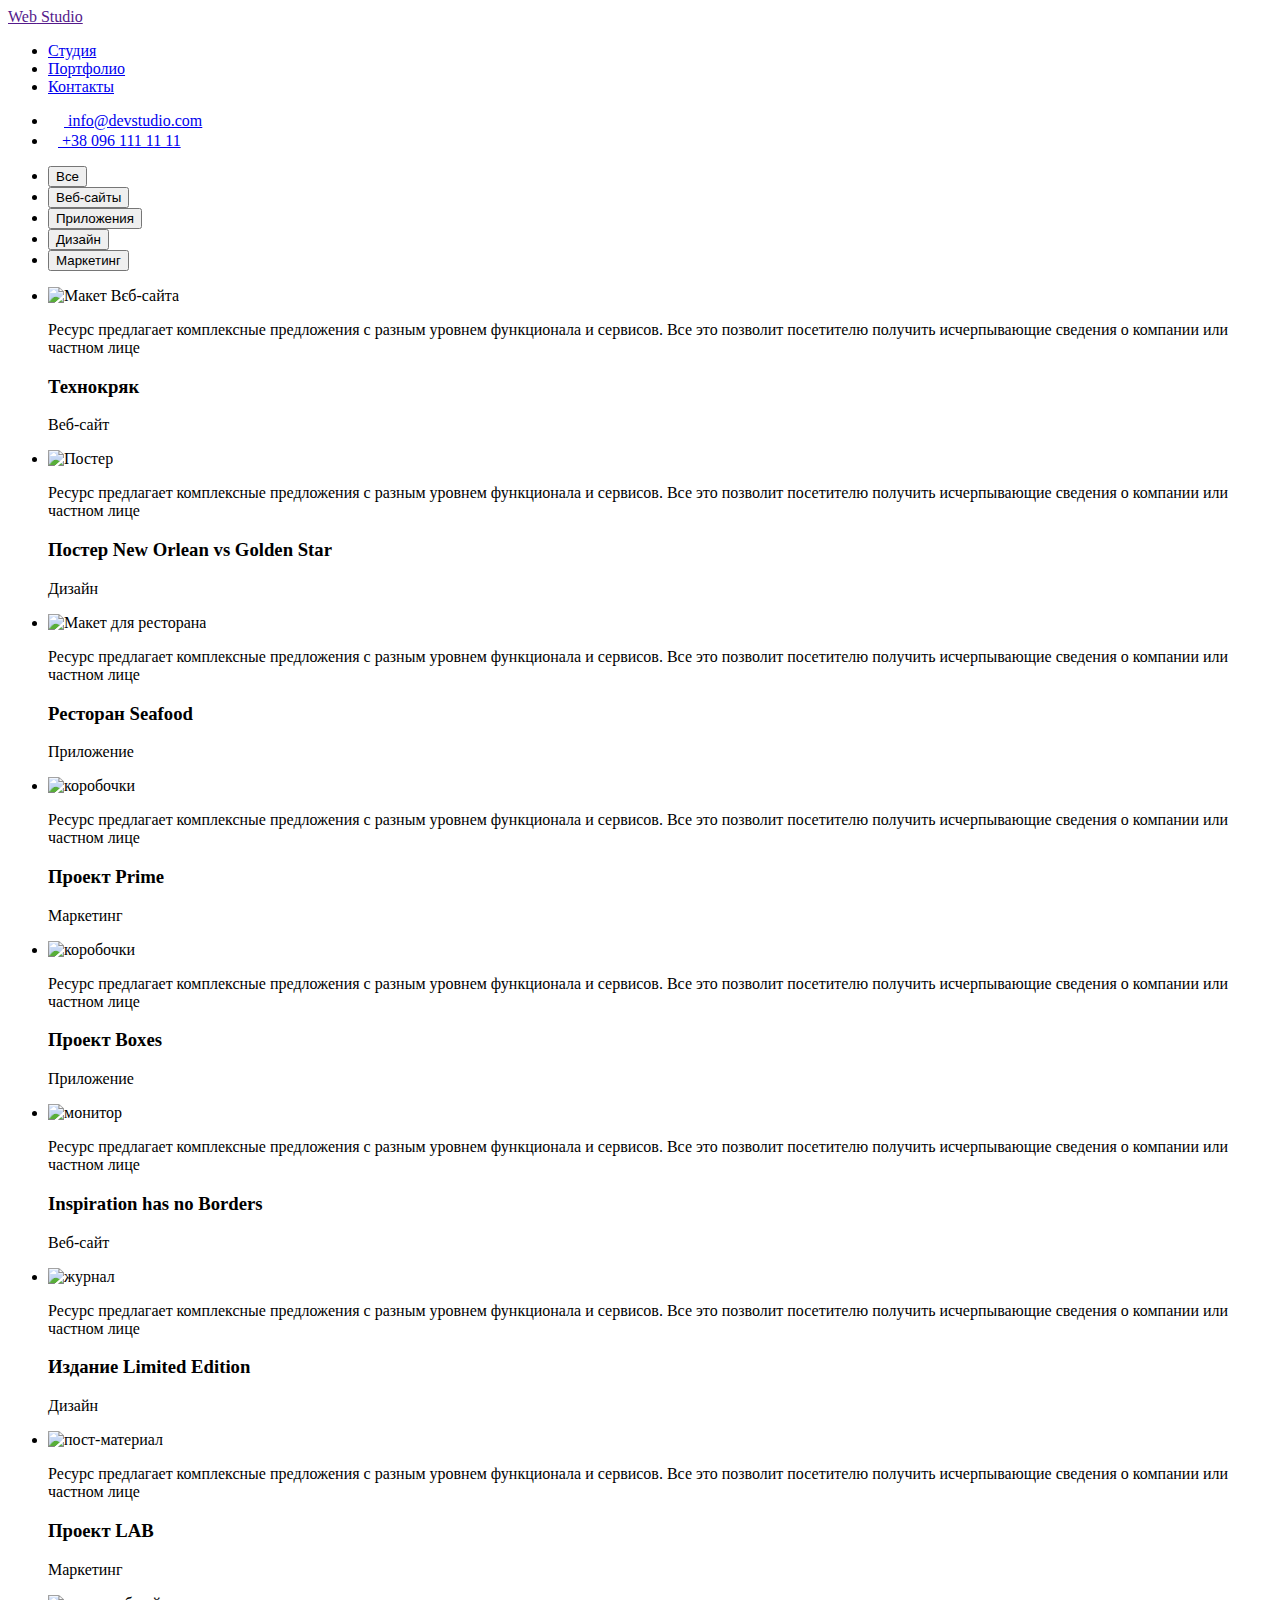
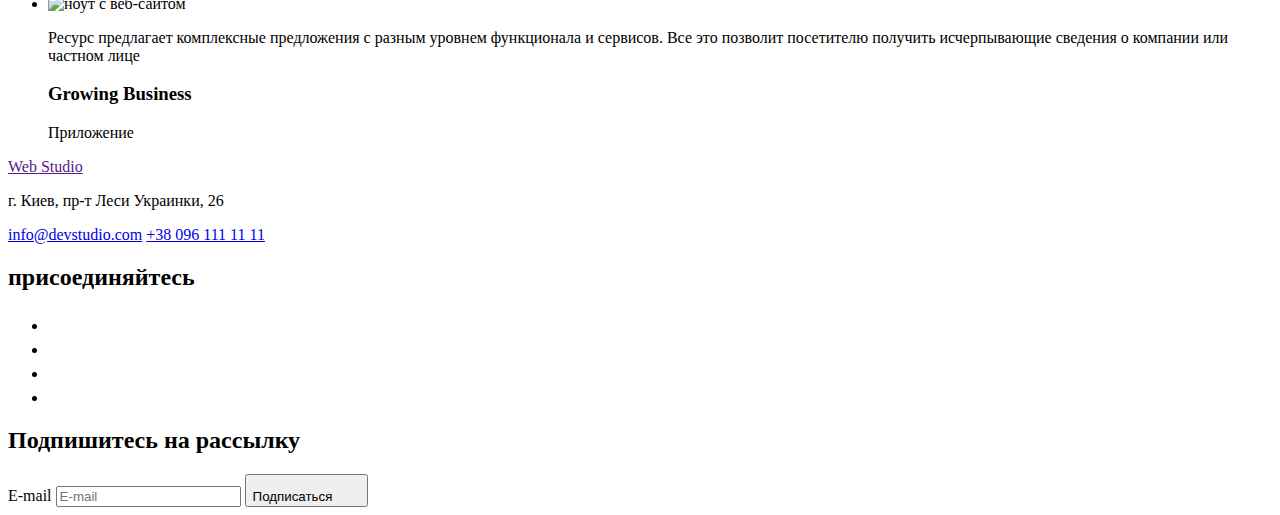
==== portfolio.html @ 57c3283e "Add files via upload" ====
<!DOCTYPE html>
<html lang="ru">
<head>
    <meta charset="UTF-8">
    <meta http-equiv="X-UA-Compatible" content="IE=edge">
    <meta name="viewport" content="width=device-width, initial-scale=1.0">
    <title>Document</title>
    <link rel="preconnect" href="https://fonts.googleapis.com">
    <link rel="preconnect" href="https://fonts.gstatic.com" crossorigin>
    <link href="https://fonts.googleapis.com/css2?family=Raleway:wght@700&family=Roboto:wght@400;500;700;900&display=swap" rel="stylesheet">
    <link rel="stylesheet" href="https://cdnjs.cloudflare.com/ajax/libs/modern-normalize/1.1.0/modern-normalize.min.css" integrity="sha512-wpPYUAdjBVSE4KJnH1VR1HeZfpl1ub8YT/NKx4PuQ5NmX2tKuGu6U/JRp5y+Y8XG2tV+wKQpNHVUX03MfMFn9Q==" crossorigin="anonymous" referrerpolicy="no-referrer" />
    
    <link rel="stylesheet" href="./css/main.min.css"/>
</head>
<body>
    <!--Cap-->
    <header class="page-header">
        <div class="conteiner main-div">
            <nav class="navigation">
                <a href="" class="logo">Web<span class="navigation__title"> Studio</span>
                </a>
                   <ul class="site-nav list">
                       <li class="site-nav__item">                                                                       
                           <a class="site-nav__link" href="./index.html">Студия</a></li>
                       <li class="site-nav__item">
                           <a class="site-nav__link site-nav__link--current" href="./portfolio.html">Портфолио</a></li>
                       <li class="site-nav__item">
                           <a class="site-nav__link" href="./contact.html">Контакты</a></li>
                   </ul>             
            </nav>            
                   <ul class="site-list list">
                       <li class="site-list__item">  
                        <a class="site-list__link" href="mailto:info@devstudio.com" class="header-text">                 
                             <svg class="site-list__icon" width="16" height="12" >
                                <use href="./images/sprite-contact.svg#icon-envelope"></use>
                            </svg>  
                            info@devstudio.com</a></li>
                           
                        <li class="site-list__item">
                            <a class="site-list__link" href="tel:+380961111111" class="header-text">
                            <svg class="site-list__icon" width="10" height="16" >
                                 <use href="./images/sprite-contact.svg#icon-smartphone"></use>
                             </svg>  
                             +38 096 111 11 11</a></li>                                                                                                  
                   </ul>
        </div>    
    </header>
  <!--Main-->
    <main>
    <section class="section main">
        <h1 hidden>Our work</h1>
         <!--Filter-->
         <div class="conteiner filter">
            <h2 class="filter-titl" hidden>Filter</h2>
            <ul class="filter-list list">
                <li class="filter-list__item"><button type="button" class="filter-list__btn">Все</button></li>
                <li class="filter-list__item"><button type="button" class="filter-list__btn">Веб-сайты</button></li>
                <li class="filter-list__item"><button type="button" class="filter-list__btn">Приложения</button></li>
                <li class="filter-list__item"><button type="button" class="filter-list__btn">Дизайн</button></li>
                <li class="filter-list__item"><button type="button" class="filter-list__btn">Маркетинг</button></li>
            </ul>
          </div>       
        <!--Project-->
        <div class="conteiner project">
            <h2 class="progect-titl" hidden>Project</h2>
            <ul class="project-list list">
                <li class="project-list_item">
                    <div class="action">
                        <img src="./images/images1/технокряк.jpg" alt="Макет Вєб-сайта" width="370" height="295">
                        <p class="poster-text-hover">Ресурс предлагает комплексные предложения с разным уровнем функционала и сервисов. Все это позволит посетителю получить исчерпывающие сведения о компании или частном лице</p>
                    </div>
                    <div class="bloc">  
                        <h3 class="bloc__title">Технокряк</h3>
                        <p class="bloc__text">Веб-сайт</p>
                    </div>
                </li>
                <li class="project-list_item">                    
                    <div class="action">
                        <img src="./images/images1/ПостерNOGS.jpg" alt="Постер" width="370" height="295">
                        <p class="poster-text-hover">Ресурс предлагает комплексные предложения с разным уровнем функционала и сервисов. Все это позволит посетителю получить исчерпывающие сведения о компании или частном лице</p>
                    </div>
                    <div class="bloc">
                    <h3 class="bloc__title">Постер New Orlean vs Golden Star</h3>
                    <p class="bloc__text">Дизайн</p>
                    </div>                   
                </li>
                <li class="project-list_item">                    
                    <div class="action">
                        <img src="./images/images1/РесторанSeafood.jpg" alt="Макет для ресторана" width="370" height="295">
                        <p class="poster-text-hover">Ресурс предлагает комплексные предложения с разным уровнем функционала и сервисов. Все это позволит посетителю получить исчерпывающие сведения о компании или частном лице</p>
                    </div>
                    <div class="bloc">
                        <h3 class="bloc__title">Ресторан Seafood</h3>
                        <p class="bloc__text">Приложение</p>
                    </div>                  
                </li>
                <li class="project-list_item">
                    <div class="action">
                        <img src="./images/images1/ПроектBoxes.jpg" alt="коробочки" width="370" height="295">
                        <p class="poster-text-hover">Ресурс предлагает комплексные предложения с разным уровнем функционала и сервисов. Все это позволит посетителю получить исчерпывающие сведения о компании или частном лице</p>
                    </div>                     
                    <div class="bloc">
                        <h3 class="bloc__title">Проект Prime</h3>
                        <p class="bloc__text">Маркетинг</p>
                    </div>                   
                </li>
                <li class="project-list_item">
                    <div class="action">
                        <img src="./images/images1/ПроектBoxes.jpg" alt="коробочки" width="370" height="295">
                        <p class="poster-text-hover">Ресурс предлагает комплексные предложения с разным уровнем функционала и сервисов. Все это позволит посетителю получить исчерпывающие сведения о компании или частном лице</p>
                    </div>                   
                    <div class="bloc">  
                        <h3 class="bloc__title">Проект Boxes</h3>
                        <p class="bloc__text">Приложение</p>
                    </div>                   
                </li>
                <li class="project-list_item">
                    <div class="action">
                        <img src="./images/images1/InspirationhasnoBorders.jpg" alt="монитор" width="370" height="295">
                        <p class="poster-text-hover">Ресурс предлагает комплексные предложения с разным уровнем функционала и сервисов. Все это позволит посетителю получить исчерпывающие сведения о компании или частном лице</p>
                    </div>                      
                    <div class="bloc">
                        <h3 class="bloc__title">Inspiration has no Borders</h3>
                        <p class="bloc__text">Веб-сайт</p>
                    </div>                  
                </li>
                <li class="project-list_item">
                    <div class="action">
                        <img src="./images/images1/ИзданиеLimitedEdition.jpg" alt="журнал" width="370" height="295">
                        <p class="poster-text-hover">Ресурс предлагает комплексные предложения с разным уровнем функционала и сервисов. Все это позволит посетителю получить исчерпывающие сведения о компании или частном лице</p>
                    </div>                      
                    <div class="bloc">
                        <h3 class="bloc__title">Издание Limited Edition</h3>
                        <p class="bloc__text">Дизайн</p>
                    </div>                  
                </li>
                <li class="project-list_item">
                    <div class="action">
                        <img src="./images/images1/ПроектLAB.jpg" alt="пост-материал" width="370" height="295">
                        <p class="poster-text-hover">Ресурс предлагает комплексные предложения с разным уровнем функционала и сервисов. Все это позволит посетителю получить исчерпывающие сведения о компании или частном лице</p>
                    </div>                      
                    <div class="bloc">
                        <h3 class="bloc__title">Проект LAB</h3>
                        <p class="bloc__text">Маркетинг</p>
                    </div>                   
                </li>
                <li class="project-list_item">
                    <div class="action">
                        <img src="./images/images1/GrowingBusiness.jpg" alt="ноут с веб-сайтом" width="370" height="295">
                        <p class="poster-text-hover">Ресурс предлагает комплексные предложения с разным уровнем функционала и сервисов. Все это позволит посетителю получить исчерпывающие сведения о компании или частном лице</p>
                    </div>                     
                    <div class="bloc">
                        <h3 class="bloc__title">Growing Business</h3>
                        <p class="bloc__text">Приложение</p>
                    </div>                    
                </li>
            </ul>
        </div>
        
    </section>
    </main>
    <!--Attic-->
    <footer class="footer">    
        <div class="conteiner footer-conteiner">
            <div class="box-logo">
                <a href="" class="logo-footer">
                    Web<span class="title-footer"> Studio</span>
                </a>
                    <div class="footer-text">
                    <p class="adress">
                        г. Киев, пр-т Леси Украинки, 26
                    </p>
                    <a href="mailto:info@devstudio.com" class="adress-mail">info@devstudio.com</a> 
                    <a href="tel:+380961111111" class="adress-tel">+38 096 111 11 11</a>
                </div>
            </div>
                <div class="conteiner join">
                <h2 class="join__titl">присоединяйтесь</h2>
                <ul class="join-list list">
                    <li class="join-list__item">
                                    <a class="join-list__link" href aria-label="instagram" target="_blank">
                                        <svg class="join-list__icon" width="20" height="20">
                                            <use href="./images/sprite-socialnetwork.svg#icon-instagram"></use>
                                        </svg>
                                    </a>
                    </li>
                    <li class="join-list__item">
                                    <a class="join-list__link" href aria-label="twitter" target="_blank">
                                        <svg class="join-list__icon" width="20" height="20">
                                            <use href="./images/sprite-socialnetwork.svg#icon-twitter"></use>
                                        </svg>
                                    </a>
                    </li>
                    <li class="join-list__item">
                                    <a class="join-list__link" href aria-label="facebook" target="_blank">
                                        <svg class="join-list__icon" width="20" height="20">
                                            <use href="./images/sprite-socialnetwork.svg#icon-facebook"></use>
                                        </svg>
                                    </a>
                    </li>
                    <li class="join-list__item">
                                    <a class="join-list__link" href aria-label="linkedin" target="_blank">
                                        <svg class="join-list__icon" width="20" height="20">
                                            <use href="./images/sprite-socialnetwork.svg#icon-linkedin"></use>
                                        </svg>
                                    </a>
                    </li>
                </ul>
            </div>      
            <div class="mailing-form">
                <h2 class="mailing-titl">Подпишитесь на рассылку</h2>
                <Form class="subscriber-form" autocomplete="off">
                    <label for="user_email" class="form-hidden">E-mail</label>
                        <input class="subscriber-email" type="email" name="email" id="user_email" placeholder="E-mail"/>
                        <button type="submit" class="subscriber-btn">Подписаться
                            <svg class="send-icon" width="24" height="24">
                                <use href="./images/sprite-modal-icon.svg#icon-icon-send-1"></use>
                            </svg>
                        </button>                      
                </Form>
            </div>
        </div>        
    </footer>
</body>
</html>
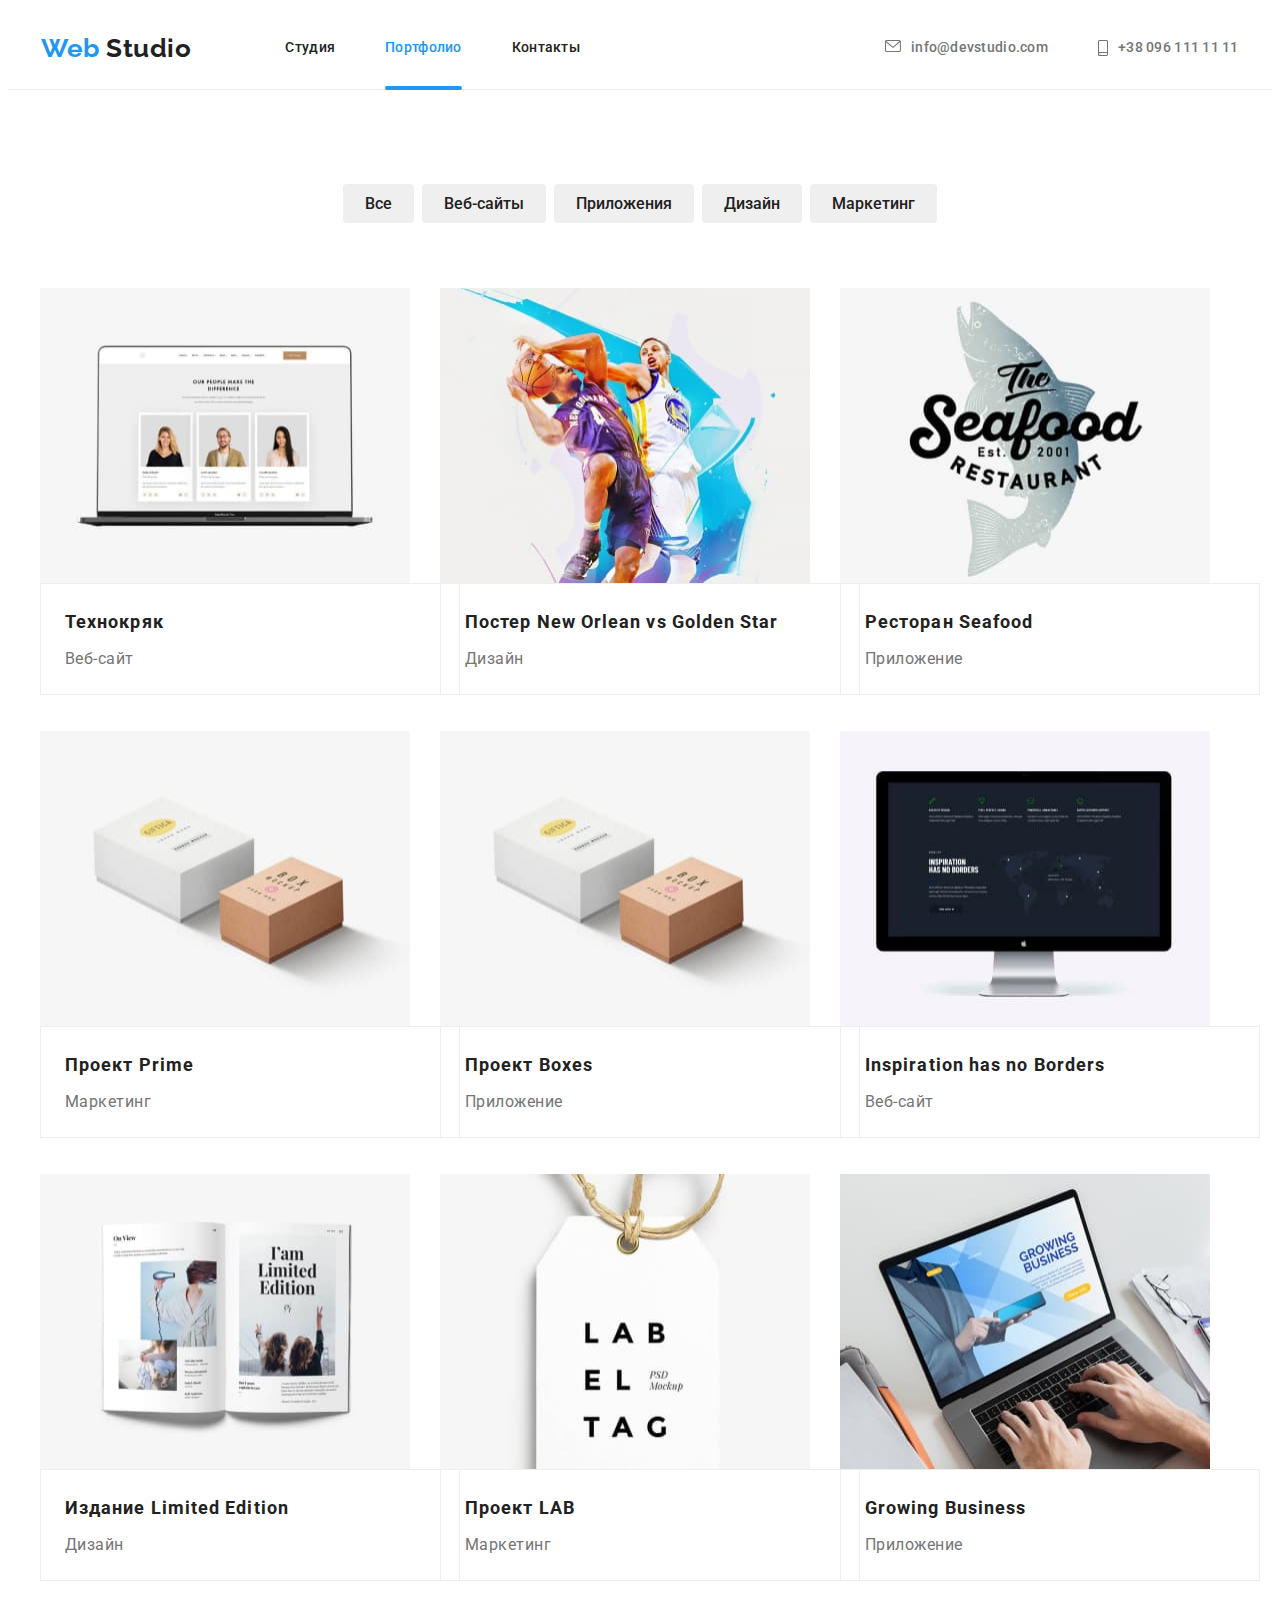
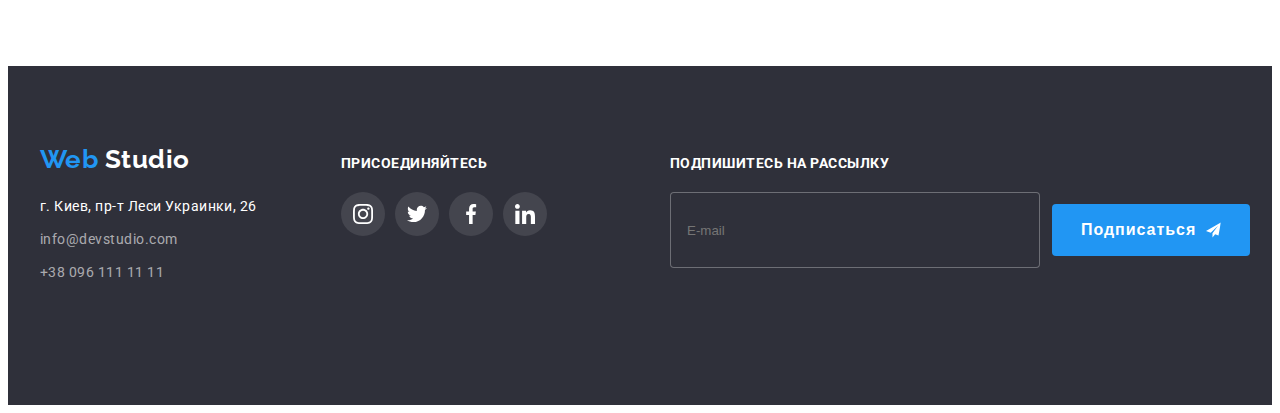
==== commit eb6628c0: "second-adap-commit" ====
--- a/portfolio.html
+++ b/portfolio.html
@@ -16,34 +16,65 @@
     <!--Cap-->
     <header class="page-header">
         <div class="conteiner main-div">
-            <nav class="navigation">
-                <a href="" class="logo">Web<span class="navigation__title"> Studio</span>
-                </a>
-                   <ul class="site-nav list">
-                       <li class="site-nav__item">                                                                       
-                           <a class="site-nav__link" href="./index.html">Студия</a></li>
-                       <li class="site-nav__item">
-                           <a class="site-nav__link site-nav__link--current" href="./portfolio.html">Портфолио</a></li>
-                       <li class="site-nav__item">
-                           <a class="site-nav__link" href="./contact.html">Контакты</a></li>
-                   </ul>             
-            </nav>            
-                   <ul class="site-list list">
-                       <li class="site-list__item">  
-                        <a class="site-list__link" href="mailto:info@devstudio.com" class="header-text">                 
-                             <svg class="site-list__icon" width="16" height="12" >
-                                <use href="./images/sprite-contact.svg#icon-envelope"></use>
-                            </svg>  
-                            info@devstudio.com</a></li>
-                           
-                        <li class="site-list__item">
-                            <a class="site-list__link" href="tel:+380961111111" class="header-text">
-                            <svg class="site-list__icon" width="10" height="16" >
-                                 <use href="./images/sprite-contact.svg#icon-smartphone"></use>
-                             </svg>  
-                             +38 096 111 11 11</a></li>                                                                                                  
-                   </ul>
-        </div>    
+            <a href="" class="logo">Web<span class="logo__title"> Studio</span>
+            </a> 
+    
+            <button class="header-menu__btn" data-menu-button
+            type="button" 
+            aria-expanded="true" 
+            aria-controls="menu-conteiner" 
+            >
+                <svg class="header-menu__icon" width="24" height="24" aria-label="переключатель мобильного меню">
+                    <use class="header-menu__icon-cross" href="./images/sprite-contact.svg#icon-close-black-18dp-2-1-1"></use>
+                    <use class="header-menu__icon-menu" href="./images/sprite-contact.svg#icon-menu_24px"></use>
+                </svg>
+            </button>
+
+        <div class="header-menu" id="menu-conteiner" data-menu>
+           
+            <div class="header-menu__navigation">
+            <ul class="site-nav list">
+                <li class="site-nav__item">                                                                       
+                    <a class="site-nav__link site-nav__link" href="./index.html">Студия</a></li>
+                <li class="site-nav__item">
+                    <a class="site-nav__link site-nav__link--current" href="./portfolio.html">Портфолио</a></li>
+                <li class="site-nav__item">
+                    <a class="site-nav__link" href="./contact.html">Контакты</a></li>
+            </ul>             
+         </div>     
+         <div class="header-menu__contact">      
+            <ul class="site-list list">
+                <li class="site-list__item">  
+                 <a class="site-list__link-mail" href="mailto:info@devstudio.com" class="header-text">                 
+                      <svg class="site-list__icon" width="16" height="12" >
+                         <use href="./images/sprite-contact.svg#icon-envelope"></use>
+                     </svg>  
+                     info@devstudio.com</a></li>
+                    
+                 <li class="site-list__item">
+                     <a class="site-list__link-tell" href="tel:+380961111111" class="header-text">
+                     <svg class="site-list__icon" width="10" height="16" >
+                          <use href="./images/sprite-contact.svg#icon-smartphone"></use>
+                      </svg>  
+                      +38 096 111 11 11</a></li>                
+                 </ul>
+                 <ul class="site-social list">
+                    <li class="site-social__item">
+                        <a class="site-social__link" target="_blank" href="noopener noreferrer">Instagram</a>
+                    </li>
+                    <li class="site-social__item">
+                        <a class="site-social__link" target="_blank" href="noopener noreferrer">Twitter</a>
+                    </li>
+                    <li class="site-social__item">
+                        <a class="site-social__link" target="_blank" href="noopener noreferrer">Facebook</a>
+                    </li>
+                    <li class="site-social__item">
+                        <a class="site-social__link" target="_blank" href="noopener noreferrer">LinkedIn</a>
+                    </li>                                    
+                 </ul>
+         </div>
+        </div>              
+        </div>     
     </header>
   <!--Main-->
     <main>
@@ -66,7 +97,7 @@
             <ul class="project-list list">
                 <li class="project-list_item">
                     <div class="action">
-                        <img src="./images/images1/технокряк.jpg" alt="Макет Вєб-сайта" width="370" height="295">
+                        <img class="action-icon" src="./images/images1/технокряк.jpg" alt="Макет Вєб-сайта">
                         <p class="poster-text-hover">Ресурс предлагает комплексные предложения с разным уровнем функционала и сервисов. Все это позволит посетителю получить исчерпывающие сведения о компании или частном лице</p>
                     </div>
                     <div class="bloc">  
@@ -76,7 +107,7 @@
                 </li>
                 <li class="project-list_item">                    
                     <div class="action">
-                        <img src="./images/images1/ПостерNOGS.jpg" alt="Постер" width="370" height="295">
+                        <img class="action-icon" src="./images/images1/ПостерNOGS.jpg" alt="Постер">
                         <p class="poster-text-hover">Ресурс предлагает комплексные предложения с разным уровнем функционала и сервисов. Все это позволит посетителю получить исчерпывающие сведения о компании или частном лице</p>
                     </div>
                     <div class="bloc">
@@ -86,7 +117,7 @@
                 </li>
                 <li class="project-list_item">                    
                     <div class="action">
-                        <img src="./images/images1/РесторанSeafood.jpg" alt="Макет для ресторана" width="370" height="295">
+                        <img class="action-icon" src="./images/images1/РесторанSeafood.jpg" alt="Макет для ресторана">
                         <p class="poster-text-hover">Ресурс предлагает комплексные предложения с разным уровнем функционала и сервисов. Все это позволит посетителю получить исчерпывающие сведения о компании или частном лице</p>
                     </div>
                     <div class="bloc">
@@ -96,7 +127,7 @@
                 </li>
                 <li class="project-list_item">
                     <div class="action">
-                        <img src="./images/images1/ПроектBoxes.jpg" alt="коробочки" width="370" height="295">
+                        <img class="action-icon" src="./images/images1/ПроектBoxes.jpg" alt="коробочки">
                         <p class="poster-text-hover">Ресурс предлагает комплексные предложения с разным уровнем функционала и сервисов. Все это позволит посетителю получить исчерпывающие сведения о компании или частном лице</p>
                     </div>                     
                     <div class="bloc">
@@ -106,7 +137,7 @@
                 </li>
                 <li class="project-list_item">
                     <div class="action">
-                        <img src="./images/images1/ПроектBoxes.jpg" alt="коробочки" width="370" height="295">
+                        <img class="action-icon" src="./images/images1/ПроектBoxes.jpg" alt="коробочки">
                         <p class="poster-text-hover">Ресурс предлагает комплексные предложения с разным уровнем функционала и сервисов. Все это позволит посетителю получить исчерпывающие сведения о компании или частном лице</p>
                     </div>                   
                     <div class="bloc">  
@@ -116,7 +147,7 @@
                 </li>
                 <li class="project-list_item">
                     <div class="action">
-                        <img src="./images/images1/InspirationhasnoBorders.jpg" alt="монитор" width="370" height="295">
+                        <img class="action-icon" src="./images/images1/InspirationhasnoBorders.jpg" alt="монитор">
                         <p class="poster-text-hover">Ресурс предлагает комплексные предложения с разным уровнем функционала и сервисов. Все это позволит посетителю получить исчерпывающие сведения о компании или частном лице</p>
                     </div>                      
                     <div class="bloc">
@@ -126,7 +157,7 @@
                 </li>
                 <li class="project-list_item">
                     <div class="action">
-                        <img src="./images/images1/ИзданиеLimitedEdition.jpg" alt="журнал" width="370" height="295">
+                        <img class="action-icon" src="./images/images1/ИзданиеLimitedEdition.jpg" alt="журнал">
                         <p class="poster-text-hover">Ресурс предлагает комплексные предложения с разным уровнем функционала и сервисов. Все это позволит посетителю получить исчерпывающие сведения о компании или частном лице</p>
                     </div>                      
                     <div class="bloc">
@@ -136,7 +167,7 @@
                 </li>
                 <li class="project-list_item">
                     <div class="action">
-                        <img src="./images/images1/ПроектLAB.jpg" alt="пост-материал" width="370" height="295">
+                        <img class="action-icon" src="./images/images1/ПроектLAB.jpg" alt="пост-материал" >
                         <p class="poster-text-hover">Ресурс предлагает комплексные предложения с разным уровнем функционала и сервисов. Все это позволит посетителю получить исчерпывающие сведения о компании или частном лице</p>
                     </div>                      
                     <div class="bloc">
@@ -146,7 +177,7 @@
                 </li>
                 <li class="project-list_item">
                     <div class="action">
-                        <img src="./images/images1/GrowingBusiness.jpg" alt="ноут с веб-сайтом" width="370" height="295">
+                        <img class="action-icon" src="./images/images1/GrowingBusiness.jpg" alt="ноут с веб-сайтом">
                         <p class="poster-text-hover">Ресурс предлагает комплексные предложения с разным уровнем функционала и сервисов. Все это позволит посетителю получить исчерпывающие сведения о компании или частном лице</p>
                     </div>                     
                     <div class="bloc">
--- a/css/main.min.css
+++ b/css/main.min.css
@@ -0,0 +1,2 @@
+:root{--primary-text-color: #212121;--text-color: #757575;--accent-text: #2196F3;--herotitle: #FFFFFF;--bgr-color: #FFFFFF}body{height:auto;background-color:var(--bgr-color);color:var(--primary-text-color);font-family:Roboto;letter-spacing:0.03em}@media screen and (min-width: 480px){.section{padding-top:60px;padding-bottom:60px}}@media screen and (min-width: 768px){.section{padding-top:60px;padding-bottom:60px}}@media screen and (min-width: 1200px){.section{padding-top:94px;padding-bottom:94px}}.section-title{margin-top:0;margin-bottom:50px;color:var(--primary-text-color);font-weight:700;font-size:36px;line-height:1.17;text-align:center}.section-title.centered{text-align:center}.text{color:var(--text-color)}img{display:block;max-width:100%;height:auto}.list{padding:0;margin:0;list-style:none}h1,h2,h3,p{margin:0}.conteiner{margin-left:auto;margin-right:auto;padding-left:15px;padding-right:15px}@media screen and (min-width: 480px){.conteiner{width:480px}}@media screen and (min-width: 768px){.conteiner{width:768px}}@media screen and (min-width: 1200px){.conteiner{width:1200px}}.page-header{border-bottom:1px solid #ECECEC}@media screen and (min-width: 480px){.main-div{position:relative;display:-webkit-inline-box;display:-ms-inline-flexbox;display:inline-flex;-webkit-box-align:center;-ms-flex-align:center;align-items:center;-ms-flex-pack:distribute;justify-content:space-around;width:100%}.site-nav{display:block;margin-bottom:300px;text-align:start}.site-nav__item:not(:last-child){margin-bottom:32px}.site-nav__link{color:var(--primary-text-color);font-family:inherit;font-weight:500;font-size:40px;line-height:1.175;letter-spacing:0.02em;text-decoration:none;-webkit-transition-timing-function:cubic-bezier(0.4, 0, 0.2, 1);transition-timing-function:cubic-bezier(0.4, 0, 0.2, 1);-webkit-transition-duration:250ms;transition-duration:250ms}.site-nav__link--current{color:var(--accent-text)}.site-list{display:-webkit-box;display:-ms-flexbox;display:flex;margin-bottom:65px;text-align:start;-webkit-box-orient:vertical;-webkit-box-direction:reverse;-ms-flex-direction:column-reverse;flex-direction:column-reverse}.site-list__item:not(:last-child){margin-top:32px}.site-list__link-mail{color:var(--primary-text-color);font-family:inherit;font-weight:500;font-size:40px;line-height:1.175;letter-spacing:0.02em;text-decoration:none;-webkit-transition-timing-function:cubic-bezier(0.4, 0, 0.2, 1);transition-timing-function:cubic-bezier(0.4, 0, 0.2, 1);-webkit-transition-duration:250ms;transition-duration:250ms}.site-list__link-tell{color:var(--accent-text);font-family:inherit;font-weight:500;font-size:34px;line-height:1.175;letter-spacing:0.02em;text-decoration:none;-webkit-transition-timing-function:cubic-bezier(0.4, 0, 0.2, 1);transition-timing-function:cubic-bezier(0.4, 0, 0.2, 1);-webkit-transition-duration:250ms;transition-duration:250ms}.site-list__icon{display:none}.site-social{display:-webkit-box;display:-ms-flexbox;display:flex}.site-social__item{padding-right:10px;padding-left:10px;border-right:1px solid rgba(33,33,33,0.2)}.site-social__item:last-child{padding-right:0}.site-social .site-social__link{color:#2196F3;font-size:18px;font-weight:500;line-height:1.22;letter-spacing:0.02em;text-align:left}.header-menu__btn{display:-webkit-inline-box;display:-ms-inline-flexbox;display:inline-flex;cursor:pointer;margin:0;padding:0;border:none;background-color:transparent;z-index:2}}@media screen and (min-width: 480px) and (min-width: 768px){.header-menu__btn{display:none}}@media screen and (min-width: 480px){.header-menu__icon-cross{display:none}.header-menu__btn.is-open .header-menu__icon-cross{display:block;z-index:2}.header-menu__btn.is-open .header-menu__icon-menu{display:none}.header-menu__btn:hover,.header-menu__btn:focus{fill:var(--accent-text)}.header-menu{background-color:#ffff;padding:48px 40px;text-align:center;font-size:20px;z-index:1}}@media screen and (min-width: 480px) and (max-width: 767px){.header-menu{display:none;position:absolute;top:0;left:0;width:100%}}@media screen and (min-width: 480px){.header-menu.is-open{display:block}}@media screen and (min-width: 768px){.main-div{display:-webkit-box;display:-ms-flexbox;display:flex;-webkit-box-align:center;-ms-flex-align:center;align-items:center;padding:0;width:768px}.header-menu{display:-webkit-box;display:-ms-flexbox;display:flex;-webkit-box-align:center;-ms-flex-align:center;align-items:center;-webkit-box-pack:justify;-ms-flex-pack:justify;justify-content:space-between;padding:0;margin:0}.header-menu__navigation{display:-webkit-box;display:-ms-flexbox;display:flex}.site-nav{display:-webkit-box;display:-ms-flexbox;display:flex;margin-bottom:0}.site-nav__link{position:relative}.site-nav__link--current::after{position:absolute;bottom:-2px;left:0;content:'';display:block;width:100%;height:4px;border-radius:2px;background-color:#2196F3}.site-nav__item:not(:last-child){margin-right:50px;margin-bottom:0}.site-nav__link{display:block;padding-top:32px;padding-bottom:32px;color:var(--primary-text-color);font-family:inherit;font-weight:500;font-size:14px;line-height:1.14;letter-spacing:0.02em;text-decoration:none;-webkit-transition-timing-function:cubic-bezier(0.4, 0, 0.2, 1);transition-timing-function:cubic-bezier(0.4, 0, 0.2, 1);-webkit-transition-duration:250ms;transition-duration:250ms}.site-nav__link:hover,.site-nav__link:focus,.site-nav__link--current{color:var(--accent-text)}.header-menu__contact{display:-webkit-box;display:-ms-flexbox;display:flex}.site-list{display:block;margin-left:auto;list-style:none;margin-left:auto;margin-bottom:0;margin-left:84px}.site-list__item{position:relative;display:-webkit-box;display:-ms-flexbox;display:flex;-webkit-box-align:center;-ms-flex-align:center;align-items:center;-ms-flex-wrap:nowrap;flex-wrap:nowrap}.site-list__link{position:relative}.site-list__item:not(:last-child){margin-bottom:10px;margin-top:0}.site-list__link-mail,.site-list__link-tell{display:-webkit-box;display:-ms-flexbox;display:flex;color:var(--primary-text-color);font-family:inherit;font-weight:500;font-size:14px;line-height:1.14;letter-spacing:0.02em;text-decoration:none;-webkit-transition-timing-function:cubic-bezier(0.4, 0, 0.2, 1);transition-timing-function:cubic-bezier(0.4, 0, 0.2, 1);-webkit-transition-duration:250ms;transition-duration:250ms}.site-list__link-mail,.site-list__link-tell{color:var(--text-color)}.site-list__link-mail:hover,.site-list__link-mail:focus{color:var(--accent-text)}.site-list__link-tell:hover,.site-list__link-tell:focus{color:var(--accent-text)}.site-list__icon{display:block;fill:var(--text-color);margin-right:10px;-webkit-transition-timing-function:cubic-bezier(0.4, 0, 0.2, 1);transition-timing-function:cubic-bezier(0.4, 0, 0.2, 1);-webkit-transition-duration:250ms;transition-duration:250ms}.site-list__link-mail:hover .site-list__icon,.site-list__link-mail:focus .site-list__icon{fill:var(--accent-text)}.site-list__link-tell:hover .site-list__icon,.site-list__link-tell:focus .site-list__icon{fill:var(--accent-text)}.site-social{display:none}.header-menu.is-open{display:none}}@media screen and (min-width: 1200px){.main-div{display:-webkit-box;display:-ms-flexbox;display:flex;-webkit-box-align:center;-ms-flex-align:center;align-items:center;padding:0;width:1200px}.header-menu{display:-webkit-box;display:-ms-flexbox;display:flex;-webkit-box-align:center;-ms-flex-align:center;align-items:center;-ms-flex-pack:distribute;justify-content:space-around;padding:0;margin:0}.header-menu__navigation{display:-webkit-box;display:-ms-flexbox;display:flex}.site-nav{display:-webkit-box;display:-ms-flexbox;display:flex;margin-bottom:0}.site-nav__link{position:relative}.site-nav__link--current::after{position:absolute;bottom:-2px;left:0;content:'';display:block;width:100%;height:4px;border-radius:2px;background-color:#2196F3}.site-nav__item:not(:last-child){margin-right:50px;margin-bottom:0}.site-nav__link{display:block;padding-top:32px;padding-bottom:32px;color:var(--primary-text-color);font-family:inherit;font-weight:500;font-size:14px;line-height:1.14;letter-spacing:0.02em;text-decoration:none;-webkit-transition-timing-function:cubic-bezier(0.4, 0, 0.2, 1);transition-timing-function:cubic-bezier(0.4, 0, 0.2, 1);-webkit-transition-duration:250ms;transition-duration:250ms}.site-nav__link:hover,.site-nav__link:focus,.site-nav__link--current{color:var(--accent-text)}.header-menu__contact{display:-webkit-box;display:-ms-flexbox;display:flex;-webkit-box-pack:end;-ms-flex-pack:end;justify-content:end}.site-list{display:-webkit-box;display:-ms-flexbox;display:flex;-webkit-box-orient:horizontal;-webkit-box-direction:normal;-ms-flex-direction:row;flex-direction:row;margin-left:auto;list-style:none;-webkit-box-pack:baseline;-ms-flex-pack:baseline;justify-content:baseline;margin-left:305px}.site-list__item{position:relative;display:-webkit-box;display:-ms-flexbox;display:flex;-webkit-box-align:center;-ms-flex-align:center;align-items:center;margin-bottom:0}.site-list__link-mail,.site-list__link-tell{position:relative;margin-bottom:0}.site-list__item:not(:last-child){margin-right:50px;margin-bottom:0}.site-list__link-mail,.site-list__link-tell{display:-webkit-box;display:-ms-flexbox;display:flex;color:var(--primary-text-color);font-family:inherit;font-weight:500;font-size:14px;line-height:1.14;letter-spacing:0.02em;text-decoration:none;-webkit-transition-timing-function:cubic-bezier(0.4, 0, 0.2, 1);transition-timing-function:cubic-bezier(0.4, 0, 0.2, 1);-webkit-transition-duration:250ms;transition-duration:250ms}.site-list__link-mail,.site-list__link-tell{color:var(--text-color)}.site-list__link-mail:hover,.site-list__link-mail:focus{color:var(--accent-text)}.site-list__link-tell:hover,.site-list__link-tell:focus{color:var(--accent-text)}.site-list__icon{display:block;fill:var(--text-color);margin-right:10px;-webkit-transition-timing-function:cubic-bezier(0.4, 0, 0.2, 1);transition-timing-function:cubic-bezier(0.4, 0, 0.2, 1);-webkit-transition-duration:250ms;transition-duration:250ms}.site-list__link-mail:hover .site-list__icon,.site-list__link-mail:focus .site-list__icon{fill:var(--accent-text)}.site-list__link-tell:hover .site-list__icon,.site-list__link-tell:focus .site-list__icon{fill:var(--accent-text)}.site-list .site-social{display:none}}.logo{display:inline-block;padding-top:25px;padding-bottom:25px;color:var(--accent-text);font-family:'Raleway';font-weight:700;font-size:26px;line-height:1.19;text-decoration:none}@media screen and (max-width: 1199px){.logo{margin-right:88px;font-size:24px;line-height:1.17}}@media screen and (min-width: 1200px){.logo{margin-right:92px}}.logo__title{color:var(--primary-text-color)}.logo-footer{display:block;padding:0;margin-bottom:20px;color:var(--accent-text);font-family:'Raleway';font-weight:700;font-size:26px;line-height:1.19;text-decoration:none}.title-footer{color:var(--herotitle)}.baсkdrop{position:fixed;top:0;left:0;width:100%;height:100%;background-color:rgba(47,48,58,0.4)}.baсkdrop.is-hidden{opacity:0;pointer-events:none;visibility:hidden}.modal{position:absolute;top:50%;left:50%;-webkit-transform:translate(-50%, -50%);transform:translate(-50%, -50%);width:528px;-webkit-box-shadow:0px 4px 4px 0px #00000040;box-shadow:0px 4px 4px 0px #00000040;background-color:var(--bgr-color);text-align:center}.modal__btn{position:absolute;top:8px;right:8px;display:-webkit-box;display:-ms-flexbox;display:flex;-webkit-box-align:center;-ms-flex-align:center;align-items:center;-webkit-box-pack:center;-ms-flex-pack:center;justify-content:center;padding:0;margin:0;width:30px;height:30px;background-color:var(--bgr-color);border:1px solid #AFB1B8;border-radius:50%;cursor:pointer}.modal__icon{fill:#000000;-webkit-transition-timing-function:cubic-bezier(0.4, 0, 0.2, 1);transition-timing-function:cubic-bezier(0.4, 0, 0.2, 1);-webkit-transition-duration:250ms;transition-duration:250ms}.modal__icon:hover,.modal__icon:focus{fill:var(--accent-text)}.modal__form{padding:40px;text-align:left;margin-left:auto;margin-right:auto}.modal__text{color:#212121;font-size:20px;font-weight:700;line-height:1.1;text-align:center}.field{position:relative;display:-webkit-box;display:-ms-flexbox;display:flex;-webkit-box-orient:vertical;-webkit-box-direction:normal;-ms-flex-direction:column;flex-direction:column;margin-top:10px}.field__name{margin-bottom:4px}.field__user{width:100%;border:1px solid #21212133;border-radius:4px;outline:none;cursor:pointer;-webkit-transition-timing-function:cubic-bezier(0.4, 0, 0.2, 1);transition-timing-function:cubic-bezier(0.4, 0, 0.2, 1);-webkit-transition-duration:250ms;transition-duration:250ms}.field__user{height:40px;padding:11px 12px 11px 32px}.field__user:focus{border-color:var(--accent-text)}.field__user:focus+.form-icon{fill:#2196F3}textarea{padding:12px 16px;resize:none;width:100%;border:1px solid #21212133;border-radius:4px;outline:none;cursor:pointer;-webkit-transition-timing-function:cubic-bezier(0.4, 0, 0.2, 1);transition-timing-function:cubic-bezier(0.4, 0, 0.2, 1);-webkit-transition-duration:250ms;transition-duration:250ms}textarea:focus{border-color:var(--accent-text)}.comment-form{display:-webkit-box;display:-ms-flexbox;display:flex;-webkit-box-orient:vertical;-webkit-box-direction:normal;-ms-flex-direction:column;flex-direction:column;width:100%;height:120px;margin-top:10px}.comment-form__name{margin-bottom:4px}.policy-form{margin-top:20px;margin-bottom:30px}.submit-btn{margin:0 auto;padding-top:10px;padding-bottom:10px;padding-left:57px;padding-right:57px;border-radius:4px;font-style:normal;background-color:var(--accent-text);color:var(--herotitle);border:1px solid transparent;font-weight:700;font-size:16px;line-height:1.88;display:-webkit-box;display:-ms-flexbox;display:flex;-webkit-box-align:center;-ms-flex-align:center;align-items:center;letter-spacing:0.06em}.form-icon{position:absolute;top:50%;left:12px;display:inline-block;fill:currentColor;-webkit-transition-timing-function:cubic-bezier(0.4, 0, 0.2, 1);transition-timing-function:cubic-bezier(0.4, 0, 0.2, 1);-webkit-transition-duration:250ms;transition-duration:250ms}.stile-name{color:#757575;font-size:12px;font-weight:400;line-height:1.17;letter-spacing:0.01em;text-align:left}.stile-agree{color:#757575;font-size:14px;font-weight:400;line-height:1.71;letter-spacing:0.03em;text-align:left}.agree-text{color:var(--accent-text);font-size:14px;font-weight:400;line-height:1.71;letter-spacing:0.03em;text-align:left;text-decoration:underline}.checkbox{-webkit-appearance:none;-moz-appearance:none;appearance:none;position:absolute}.policy-icon{display:inline-block;margin-right:4px;width:16px;height:15px;border:2px solid #212121;border-radius:3px}.checkbox:checked+.policy-icon{background-color:#2196F3;background-image:url("../images/icon-checkbox.svg");border:2px solid transparent;background-repeat:no-repeat;background-size:contain;background-origin:border-box}.send-icon{margin-left:10px}@media screen and (min-width: 480px){.subscriber-form{display:-webkit-box;display:-ms-flexbox;display:flex;position:relative;text-align:center;-ms-flex-wrap:wrap;flex-wrap:wrap;-webkit-box-pack:center;-ms-flex-pack:center;justify-content:center}.form-hidden{position:absolute;overflow:hidden;margin:0;padding:0px;width:1px;height:1px;color:#FFFFFF99;font-size:16px;font-weight:400;line-height:1.21;letter-spacing:0.03em;text-align:left}.subscriber-email{display:-webkit-box;display:-ms-flexbox;display:flex;width:100%;height:50px;margin-bottom:20px;padding-left:16px;padding-top:12px;padding-bottom:12px;outline:none;color:var(--herotitle);background-color:#2F303A;border:1px solid #FFFFFF4D;border-radius:4px}}@media screen and (min-width: 768px){.subscriber-form{display:-webkit-box;display:-ms-flexbox;display:flex;position:relative;-webkit-box-align:center;-ms-flex-align:center;align-items:center;-ms-flex-wrap:wrap;flex-wrap:wrap;-webkit-box-orient:vertical;-webkit-box-direction:normal;-ms-flex-direction:column;flex-direction:column;-webkit-box-pack:center;-ms-flex-pack:center;justify-content:center}.form-hidden{position:absolute;overflow:hidden;margin:0;padding:0px;width:1px;height:1px;color:#FFFFFF99;font-size:16px;font-weight:400;line-height:1.21;letter-spacing:0.03em;text-align:left}.subscriber-email{display:-webkit-box;display:-ms-flexbox;display:flex;width:450px;height:50px;margin-right:12px;margin-bottom:20px;padding-left:16px;padding-top:12px;padding-bottom:12px;outline:transparent;cursor:pointer;color:var(--herotitle);background-color:#2F303A;border:1px solid #FFFFFF4D;border-radius:4px}}@media screen and (min-width: 1200px){.subscriber-form{position:relative;display:-webkit-inline-box;display:-ms-inline-flexbox;display:inline-flex;-ms-flex-wrap:nowrap;flex-wrap:nowrap;-webkit-box-orient:horizontal;-webkit-box-direction:normal;-ms-flex-direction:row;flex-direction:row;margin:0;padding:0;text-align:start}.form-hidden{position:absolute;overflow:hidden;margin:0;padding:0px;width:1px;height:1px;color:#FFFFFF99;font-size:16px;font-weight:400;line-height:1.21;letter-spacing:0.03em;text-align:left}.subscriber-email{display:-webkit-box;display:-ms-flexbox;display:flex;-webkit-box-pack:start;-ms-flex-pack:start;justify-content:flex-start;width:350px;height:50px;padding-top:12px;padding-bottom:12px;margin-bottom:0;outline:none;color:var(--herotitle);background-color:#2F303A;border:1px solid #FFFFFF4D;border-radius:4px}}.hero__button{margin:0 auto;padding-top:10px;padding-bottom:10px;padding-left:32px;padding-right:32px;border-radius:4px;font-style:normal;background-color:var(--accent-text);color:var(--herotitle);border:1px solid transparent;font-weight:700;font-size:16px;line-height:1.88;display:-webkit-box;display:-ms-flexbox;display:flex;-webkit-box-align:center;-ms-flex-align:center;align-items:center;letter-spacing:0.06em}.subscriber-btn{width:198px;padding-top:10px;padding-bottom:10px;padding-left:28px;padding-right:28px;border-radius:4px;-webkit-box-pack:center;-ms-flex-pack:center;justify-content:center;font-style:normal;background-color:var(--accent-text);color:var(--herotitle);border:1px solid transparent;font-weight:700;font-size:16px;line-height:1.88;display:-webkit-box;display:-ms-flexbox;display:flex;-webkit-box-align:center;-ms-flex-align:center;align-items:center;letter-spacing:0.06em}@media screen and (min-width: 480px){.filter-list{display:-webkit-box;display:-ms-flexbox;display:flex;-webkit-box-align:center;-ms-flex-align:center;align-items:center;-ms-flex-wrap:wrap;flex-wrap:wrap;-webkit-box-pack:start;-ms-flex-pack:start;justify-content:start;list-style-type:none;margin-top:0;margin-bottom:50px;padding:0}.action-icon{width:100%;height:295px}}@media screen and (min-width: 768px){.filter-list{display:-webkit-box;display:-ms-flexbox;display:flex;-webkit-box-align:center;-ms-flex-align:center;align-items:center;-ms-flex-wrap:nowrap;flex-wrap:nowrap;-webkit-box-pack:center;-ms-flex-pack:center;justify-content:center;list-style-type:none;margin-top:0;margin-bottom:50px;padding:0}.action-icon{width:370px;height:295px}}@media screen and (min-width: 1200px){.filter-list{display:-webkit-box;display:-ms-flexbox;display:flex;-webkit-box-align:center;-ms-flex-align:center;align-items:center;-ms-flex-wrap:nowrap;flex-wrap:nowrap;-webkit-box-pack:center;-ms-flex-pack:center;justify-content:center}.action-icon{width:370px;height:295px}}.filter-list{display:-webkit-box;display:-ms-flexbox;display:flex;-webkit-box-align:center;-ms-flex-align:center;align-items:center;-ms-flex-wrap:nowrap;flex-wrap:nowrap;-webkit-box-pack:center;-ms-flex-pack:center;justify-content:center;list-style-type:none;margin-top:0;margin-bottom:50px;padding:0;-webkit-transition-timing-function:cubic-bezier(0.4, 0, 0.2, 1);transition-timing-function:cubic-bezier(0.4, 0, 0.2, 1);-webkit-transition-duration:250ms;transition-duration:250ms}.filter-list__item:not(:last-child){margin-right:8px}.filter-list__item button:hover,.filter-list__item button:focus{background-color:#2196f3}.filter-list__btn{padding-top:6px;padding-bottom:6px;padding-left:22px;padding-right:22px;border:none;border-radius:4px;font-family:'Roboto';font-style:normal;color:var(--primary-text-color);font-weight:500;font-size:16px;line-height:1.7;text-align:center;-webkit-transition-timing-function:cubic-bezier(0.4, 0, 0.2, 1);transition-timing-function:cubic-bezier(0.4, 0, 0.2, 1);-webkit-transition-duration:250ms;transition-duration:250ms}.filter-list__btn:hover,.filter-list__btn:focus{color:#FFFFFF}.cosial-list{display:-webkit-box;display:-ms-flexbox;display:flex;-webkit-box-pack:center;-ms-flex-pack:center;justify-content:center;-webkit-box-align:center;-ms-flex-align:center;align-items:center;margin-top:16px;list-style:none}.cosial-list__item:not(:last-child){margin-right:10px}.cosial-list__link{display:-webkit-box;display:-ms-flexbox;display:flex;-webkit-box-align:center;-ms-flex-align:center;align-items:center;-webkit-box-pack:center;-ms-flex-pack:center;justify-content:center;padding:0;margin:0;width:44px;height:44px;background-color:var(--bgr-color);border-radius:50%;-webkit-transition-timing-function:cubic-bezier(0.4, 0, 0.2, 1);transition-timing-function:cubic-bezier(0.4, 0, 0.2, 1);-webkit-transition-duration:250ms;transition-duration:250ms}.cosial-list__link:hover,.cosial-list__link:focus{background-color:var(--accent-text);border:1px solid #FFFFFF}.cosial-list__icon{fill:#AFB1B8;-webkit-transition-property:fill;transition-property:fill;-webkit-transition-timing-function:cubic-bezier(0.4, 0, 0.2, 1);transition-timing-function:cubic-bezier(0.4, 0, 0.2, 1);-webkit-transition-duration:250ms;transition-duration:250ms}.cosial-list__link:hover .cosial-list__icon,.cosial-list__link:focus .cosial-list__icon{fill:#FFFFFF}@media screen and (min-width: 480px){.join{display:block;padding:0;margin-left:0;width:100%}.join-list{display:-webkit-box;display:-ms-flexbox;display:flex;-webkit-box-pack:center;-ms-flex-pack:center;justify-content:center;-webkit-box-align:center;-ms-flex-align:center;align-items:center}.join-list__item{margin-right:10px}.join-list__item:last-child{margin-right:0px}.join-list__link{display:-webkit-box;display:-ms-flexbox;display:flex;-webkit-box-align:center;-ms-flex-align:center;align-items:center;-webkit-box-pack:center;-ms-flex-pack:center;justify-content:center;padding:0;margin:0;width:44px;height:44px;background-color:#FFFFFF1A;border-radius:50%;-webkit-transition-property:background-color;transition-property:background-color;-webkit-transition-timing-function:cubic-bezier(0.4, 0, 0.2, 1);transition-timing-function:cubic-bezier(0.4, 0, 0.2, 1);-webkit-transition-duration:250ms;transition-duration:250ms}.join-list__link:hover,.join-list__link:focus{background-color:var(--accent-text)}.join-list__icon{fill:#FFFFFF;padding:0;-webkit-transition-property:fill;transition-property:fill;-webkit-transition-timing-function:cubic-bezier(0.4, 0, 0.2, 1);transition-timing-function:cubic-bezier(0.4, 0, 0.2, 1);-webkit-transition-duration:250ms;transition-duration:250ms}.join-list__icon:hover,.join-list__icon:focus{fill:#FFFFFF}}@media screen and (min-width: 768px){.join .join{display:block;padding:0;margin-left:0;margin-left:165px;width:206px}.join-list{display:-webkit-box;display:-ms-flexbox;display:flex;justify-items:center;-webkit-box-align:center;-ms-flex-align:center;align-items:center;width:206}.join-list__item{margin-right:10px}.join-list__item:last-child{margin-right:0px}.join-list__link{display:-webkit-box;display:-ms-flexbox;display:flex;-webkit-box-align:center;-ms-flex-align:center;align-items:center;-webkit-box-pack:center;-ms-flex-pack:center;justify-content:center;padding:0;margin:0;width:44px;height:44px;background-color:#FFFFFF1A;border-radius:50%;-webkit-transition-property:background-color;transition-property:background-color;-webkit-transition-timing-function:cubic-bezier(0.4, 0, 0.2, 1);transition-timing-function:cubic-bezier(0.4, 0, 0.2, 1);-webkit-transition-duration:250ms;transition-duration:250ms}.join-list__link:hover,.join-list__link:focus{background-color:var(--accent-text)}.join-list__icon{fill:#FFFFFF;padding:0;-webkit-transition-property:fill;transition-property:fill;-webkit-transition-timing-function:cubic-bezier(0.4, 0, 0.2, 1);transition-timing-function:cubic-bezier(0.4, 0, 0.2, 1);-webkit-transition-duration:250ms;transition-duration:250ms}.join-list__icon:hover,.join-list__icon:focus{fill:#FFFFFF}}@media screen and (min-width: 1200px){.join{display:block;padding:0;margin-left:0;margin-right:93px;width:206px}.join-list{display:-webkit-box;display:-ms-flexbox;display:flex;justify-items:center;-webkit-box-align:center;-ms-flex-align:center;align-items:center}.join-list__item{margin-right:10px}.join-list__item:last-child{margin-right:0px}.join-list__link{display:-webkit-box;display:-ms-flexbox;display:flex;-webkit-box-align:center;-ms-flex-align:center;align-items:center;-webkit-box-pack:center;-ms-flex-pack:center;justify-content:center;padding:0;margin:0;width:44px;height:44px;background-color:#FFFFFF1A;border-radius:50%;-webkit-transition-property:background-color;transition-property:background-color;-webkit-transition-timing-function:cubic-bezier(0.4, 0, 0.2, 1);transition-timing-function:cubic-bezier(0.4, 0, 0.2, 1);-webkit-transition-duration:250ms;transition-duration:250ms}.join-list__link:hover,.join-list__link:focus{background-color:var(--accent-text)}.join-list__icon{fill:#FFFFFF;padding:0;-webkit-transition-property:fill;transition-property:fill;-webkit-transition-timing-function:cubic-bezier(0.4, 0, 0.2, 1);transition-timing-function:cubic-bezier(0.4, 0, 0.2, 1);-webkit-transition-duration:250ms;transition-duration:250ms}.join-list__icon:hover,.join-list__icon:focus{fill:#FFFFFF}}.join__titl{margin-bottom:20px;color:var(--bgr-color);font-weight:700;font-size:14px;line-height:1.14;letter-spacing:3%;text-transform:uppercase}@media screen and (min-width: 480px){.footer{background-color:#30313b;display:block}.footer-conteiner{text-align:center;width:100%}.box-logo{text-align:center;padding:0;margin-bottom:60px}.mailing-form{-webkit-box-pack:center;-ms-flex-pack:center;justify-content:center;margin-top:60px}.mailing-titl{text-align:center}.footer-text{width:auto}}@media screen and (min-width: 768px){.footer{background-color:#2F303A;display:block}.footer-conteiner{display:-webkit-box;display:-ms-flexbox;display:flex;-ms-flex-pack:distribute;justify-content:space-around;-webkit-box-align:baseline;-ms-flex-align:baseline;align-items:baseline;-ms-flex-wrap:wrap;flex-wrap:wrap}.box-logo{text-align:center;padding:0}.mailing-form{-webkit-box-pack:center;-ms-flex-pack:center;justify-content:center;margin-top:60px}.footer-text{width:auto}.mailing-titl{text-align:center}}@media screen and (min-width: 1200px){.footer{background-color:#2F303A;display:block}.footer-conteiner{width:1200px;display:-webkit-box;display:-ms-flexbox;display:flex;-ms-flex-pack:distribute;justify-content:space-around;-ms-flex-wrap:nowrap;flex-wrap:nowrap;-webkit-box-align:baseline;-ms-flex-align:baseline;align-items:baseline;text-align:start;padding-top:60px;padding-bottom:60px}.mailing-form{margin-top:30px;width:570px;margin-left:auto;-webkit-box-pack:start;-ms-flex-pack:start;justify-content:flex-start}.mailing-titl{text-align:left;margin:0}.box-logo{display:block;-webkit-box-pack:start;-ms-flex-pack:start;justify-content:flex-start;text-align:start;margin-right:70px;padding:0}.footer-text{width:231px}}.footer-text{display:block;padding:0;margin-top:20px;margin-bottom:0px;margin-left:0px;margin-right:0px}.adress{margin:0px 0px 9px 0px;padding:0;color:var(--herotitle);font-size:14px;line-height:1.7}.adress-mail{display:block;margin:0px 0px 9px 0px;padding:0;color:rgba(255,255,255,0.6);font-size:14px;line-height:1.71;text-decoration:none}.adress-tel{display:block;margin:0;padding:0;color:rgba(255,255,255,0.6);font-size:14px;line-height:1.71;text-decoration:none}.mailing-titl{margin-bottom:20px;color:var(--bgr-color);font-size:14px;font-weight:700;line-height:1.14;text-transform:uppercase}.hero{position:relative;max-width:1600px;margin-left:auto;margin-right:auto;padding-top:200px;padding-bottom:200px;background-image:-webkit-gradient(linear, left top, left bottom, from(rgba(47,48,58,0.4)), to(rgba(47,48,58,0.4))),url(../images/images1/hero.jpg);background-image:linear-gradient(rgba(47,48,58,0.4), rgba(47,48,58,0.4)),url(../images/images1/hero.jpg);background-color:var(--bgr-color);background-repeat:no-repeat;background-position:center;background-size:cover;text-align:center}.hero__title{margin-bottom:30px;margin-top:0px;margin-left:auto;margin-right:auto;color:var(--herotitle);font-weight:900;font-size:44px;line-height:1.36;letter-spacing:0.06em;text-transform:uppercase;text-align:center}@media screen and (min-width: 480px){.hero__title{width:360px;font-weight:900;font-size:26px;line-height:1.71}}@media screen and (min-width: 768px){.hero__title{width:360px;font-weight:900;font-size:26px;line-height:1.71}}@media screen and (min-width: 1200px){.hero__title{width:696px;font-weight:900;font-size:44px;line-height:1.36}}.advantages__title{margin-top:0px;margin-bottom:10px;font-weight:700;font-size:14px;line-height:1.14;text-transform:uppercase}.advantages__text{margin-top:0;color:var(--text-color);font-size:14px;line-height:1.71}@media screen and (min-width: 480px){.advantages-list__item{width:100%}.advantages-list__item:not(:last-child){margin-bottom:30px}.section-picture{display:-webkit-box;display:-ms-flexbox;display:flex;-webkit-box-pack:center;-ms-flex-pack:center;justify-content:center;-webkit-box-align:center;-ms-flex-align:center;align-items:center;background-color:#F5F4FA;border-radius:4px;width:100%;height:120px;margin-bottom:30px;padding:0}}@media screen and (min-width: 768px){.advantages-list{display:-webkit-box;display:-ms-flexbox;display:flex;-ms-flex-wrap:wrap;flex-wrap:wrap}.advantages-list__item{width:calc((100% - 2 * 30px) / 2)}.advantages-list__item:not(:nth-last-child(-n+2)){margin-bottom:30px}.advantages-list__item:nth-child(odd){margin-right:30px}.section-picture{display:-webkit-box;display:-ms-flexbox;display:flex;-webkit-box-pack:center;-ms-flex-pack:center;justify-content:center;-webkit-box-align:center;-ms-flex-align:center;align-items:center;background-color:#F5F4FA;border-radius:4px;width:100%;height:120px;margin-bottom:30px;padding:0}}@media screen and (min-width: 1200px){.advantages-conteiner{width:1200px}.advantages-list{display:-webkit-box;display:-ms-flexbox;display:flex;-ms-flex-wrap:nowrap;flex-wrap:nowrap}.advantages-list__item{width:calc((100% - 4 * 30px) / 4)}.advantages-list__item:not(:last-child){margin-right:30px}.section-picture{display:-webkit-box;display:-ms-flexbox;display:flex;-webkit-box-pack:center;-ms-flex-pack:center;justify-content:center;-webkit-box-align:center;-ms-flex-align:center;align-items:center;background-color:#F5F4FA;border-radius:4px;width:100%;height:120px;margin-bottom:30px;padding:0}}@media screen and (min-width: 480px){.do{display:none}}@media screen and (min-width: 768px){.do{display:none}}@media screen and (min-width: 1200px){.section.no-padding{padding-top:0;display:block}.do-list{display:-webkit-box;display:-ms-flexbox;display:flex}.do-list__item{position:relative;display:-webkit-box;display:-ms-flexbox;display:flex;width:calc((1200px - 3 * 30px) / 3);margin-right:30px}.do-list__item:last-child{margin-right:0}.do-thumb{position:absolute;left:0;bottom:0;display:-webkit-box;display:-ms-flexbox;display:flex;-webkit-box-pack:center;-ms-flex-pack:center;justify-content:center;-webkit-box-align:center;-ms-flex-align:center;align-items:center;width:370px;height:70px;background-color:rgba(47,48,58,0.8)}.do-thumb__text{color:#FFFFFF;font-size:14px;line-height:1.17;font-weight:700;text-align:center;text-transform:uppercase}}.team{background-color:#F5F4FA}.team-conteiner{padding-top:0;padding-bottom:0}@media screen and (min-width: 480px) and (max-width: 767px){.team-list__item{width:100%;-webkit-box-align:center;-ms-flex-align:center;align-items:center;background-color:#FFFFFF;-webkit-box-shadow:0px 4px 4px 0px #00000040;box-shadow:0px 4px 4px 0px #00000040;border-radius:3px;list-style:none}.team-list__item:not(:last-child){margin-bottom:30px}}@media screen and (min-width: 768px) and (max-width: 1199px){.team-list{display:-webkit-box;display:-ms-flexbox;display:flex;-ms-flex-wrap:wrap;flex-wrap:wrap;margin:-15px}.team-list__item{width:calc((100% - 4 * 15px) / 2);margin:15px;-webkit-box-align:center;-ms-flex-align:center;align-items:center;background-color:#FFFFFF;-webkit-box-shadow:0px 4px 4px 0px #00000040;box-shadow:0px 4px 4px 0px #00000040;border-radius:3px;list-style:none}}@media screen and (min-width: 1200px){.team-conteiner{width:1200px}.team-list{display:-webkit-box;display:-ms-flexbox;display:flex;-ms-flex-wrap:nowrap;flex-wrap:nowrap}.team-list__item{margin-top:0px;margin-bottom:0px;width:270px;-webkit-box-align:center;-ms-flex-align:center;align-items:center;background-color:#FFFFFF;-webkit-box-shadow:0px 4px 4px 0px #00000040;box-shadow:0px 4px 4px 0px #00000040;border-radius:3px;list-style:none}.team-list__item:not(:last-child){margin-right:30px}.team-list__img{width:270px;height:260px}}.team-box{padding-top:30px;padding-bottom:30px}.team-box__title{padding:0;margin-top:0;margin-bottom:10px;font-weight:500;font-size:16px;line-height:1.19;text-align:center}.team-box__text{padding:0;margin:0;color:var(--text-color);font-size:16px;line-height:1.9;text-align:center}@media screen and (min-width: 480px){.clients-list{display:-webkit-box;display:-ms-flexbox;display:flex;-ms-flex-wrap:wrap;flex-wrap:wrap;margin:-15px}.clients-list__item{width:calc((100% - 4 * 15px) / 2);margin:15px}}@media screen and (min-width: 768px){.clients-list{display:-webkit-box;display:-ms-flexbox;display:flex;-ms-flex-wrap:wrap;flex-wrap:wrap;margin:-15px}.clients-list__item{width:calc((100% - 6 * 15px) / 3);margin:15px}}@media screen and (min-width: 1200px){.clients-list{display:-webkit-box;display:-ms-flexbox;display:flex;-ms-flex-wrap:nowrap;flex-wrap:nowrap}.clients-list__item{width:calc((100% - 6 * 30px) / 6)}.clients-list__item:not(:last-child){margin-right:30px}}.clients-list__link{display:-webkit-box;display:-ms-flexbox;display:flex;-webkit-box-align:center;-ms-flex-align:center;align-items:center;-webkit-box-pack:center;-ms-flex-pack:center;justify-content:center;width:100%;height:92px;margin:0;border:1px solid #AFB1B8;border-radius:4px;-webkit-transition-timing-function:cubic-bezier(0.4, 0, 0.2, 1);transition-timing-function:cubic-bezier(0.4, 0, 0.2, 1);-webkit-transition-duration:250ms;transition-duration:250ms}.clients-list__link:hover,.clients-list__link:focus{border-color:#2196f3}.clients-list__icon{fill:#AFB1B8;margin:0;-webkit-transition-timing-function:cubic-bezier(0.4, 0, 0.2, 1);transition-timing-function:cubic-bezier(0.4, 0, 0.2, 1);-webkit-transition-duration:250ms;transition-duration:250ms}.clients-list__link:hover .clients-list__icon,.clients-list__link:focus .clients-list__icon{fill:#2196F3}@media screen and (min-width: 480px){.project-list{display:block;margin:0}.project-list_item{width:100%;-ms-flex-item-align:center;-ms-grid-row-align:center;align-self:center}.project-list__item:not(:last-child){margin-bottom:30px}}@media screen and (min-width: 768px){.project-list{display:-webkit-box;display:-ms-flexbox;display:flex;-ms-flex-wrap:wrap;flex-wrap:wrap;margin:0;margin:-15px}.project-list_item{width:calc((100% - 4 * 15px) / 2);margin:15px;-webkit-box-align:center;-ms-flex-align:center;align-items:center}}@media screen and (min-width: 1200px){.project-list{display:-webkit-box;display:-ms-flexbox;display:flex;-ms-flex-wrap:wrap;flex-wrap:wrap;margin:0}.project-list_item{width:370px;height:398px;margin-left:0;margin-right:30px;margin-bottom:30px;-webkit-transition-timing-function:cubic-bezier(0.4, 0, 0.2, 1);transition-timing-function:cubic-bezier(0.4, 0, 0.2, 1);-webkit-transition-duration:250ms;transition-duration:250ms}.project-list_item:nth-child(3n){margin-right:0px}.project-list_item:nth-last-child(-n+3){margin-bottom:0}.project-list_item:hover,.project-list_item:focus{-webkit-box-shadow:0px 4px 4px 0px #00000040;box-shadow:0px 4px 4px 0px #00000040}.project-list_item:hover .poster-text-hover{-webkit-transform:translateY(0%);transform:translateY(0%)}}.bloc{display:block;width:370px;padding-top:20px;padding-bottom:20px;padding-right:24px;padding-left:24px;border:1px solid #EEEEEE}.bloc__title{margin-bottom:4px;margin-top:0px;color:var(--primary-text-color);font-weight:700;font-size:18px;line-height:2;letter-spacing:0.06em}.bloc__text{margin:0;color:var(--text-color);font-size:16px;line-height:1.88}.action{position:relative;width:370px;height:295px;overflow:hidden}.poster-text-hover{content:'';display:block;position:absolute;top:0;left:0;width:100%;height:100%;background-color:rgba(33,150,243,0.9);padding-top:63px;padding-bottom:63px;padding-left:24px;padding-right:24px;font-size:18px;font-weight:400;line-height:1.6;text-align:left;color:var(--bgr-color);-webkit-transform:translateY(100%);transform:translateY(100%);-webkit-transition-timing-function:cubic-bezier(0.4, 0, 0.2, 1);transition-timing-function:cubic-bezier(0.4, 0, 0.2, 1);-webkit-transition-duration:250ms;transition-duration:250ms}
+/*# sourceMappingURL=main.min.css.map */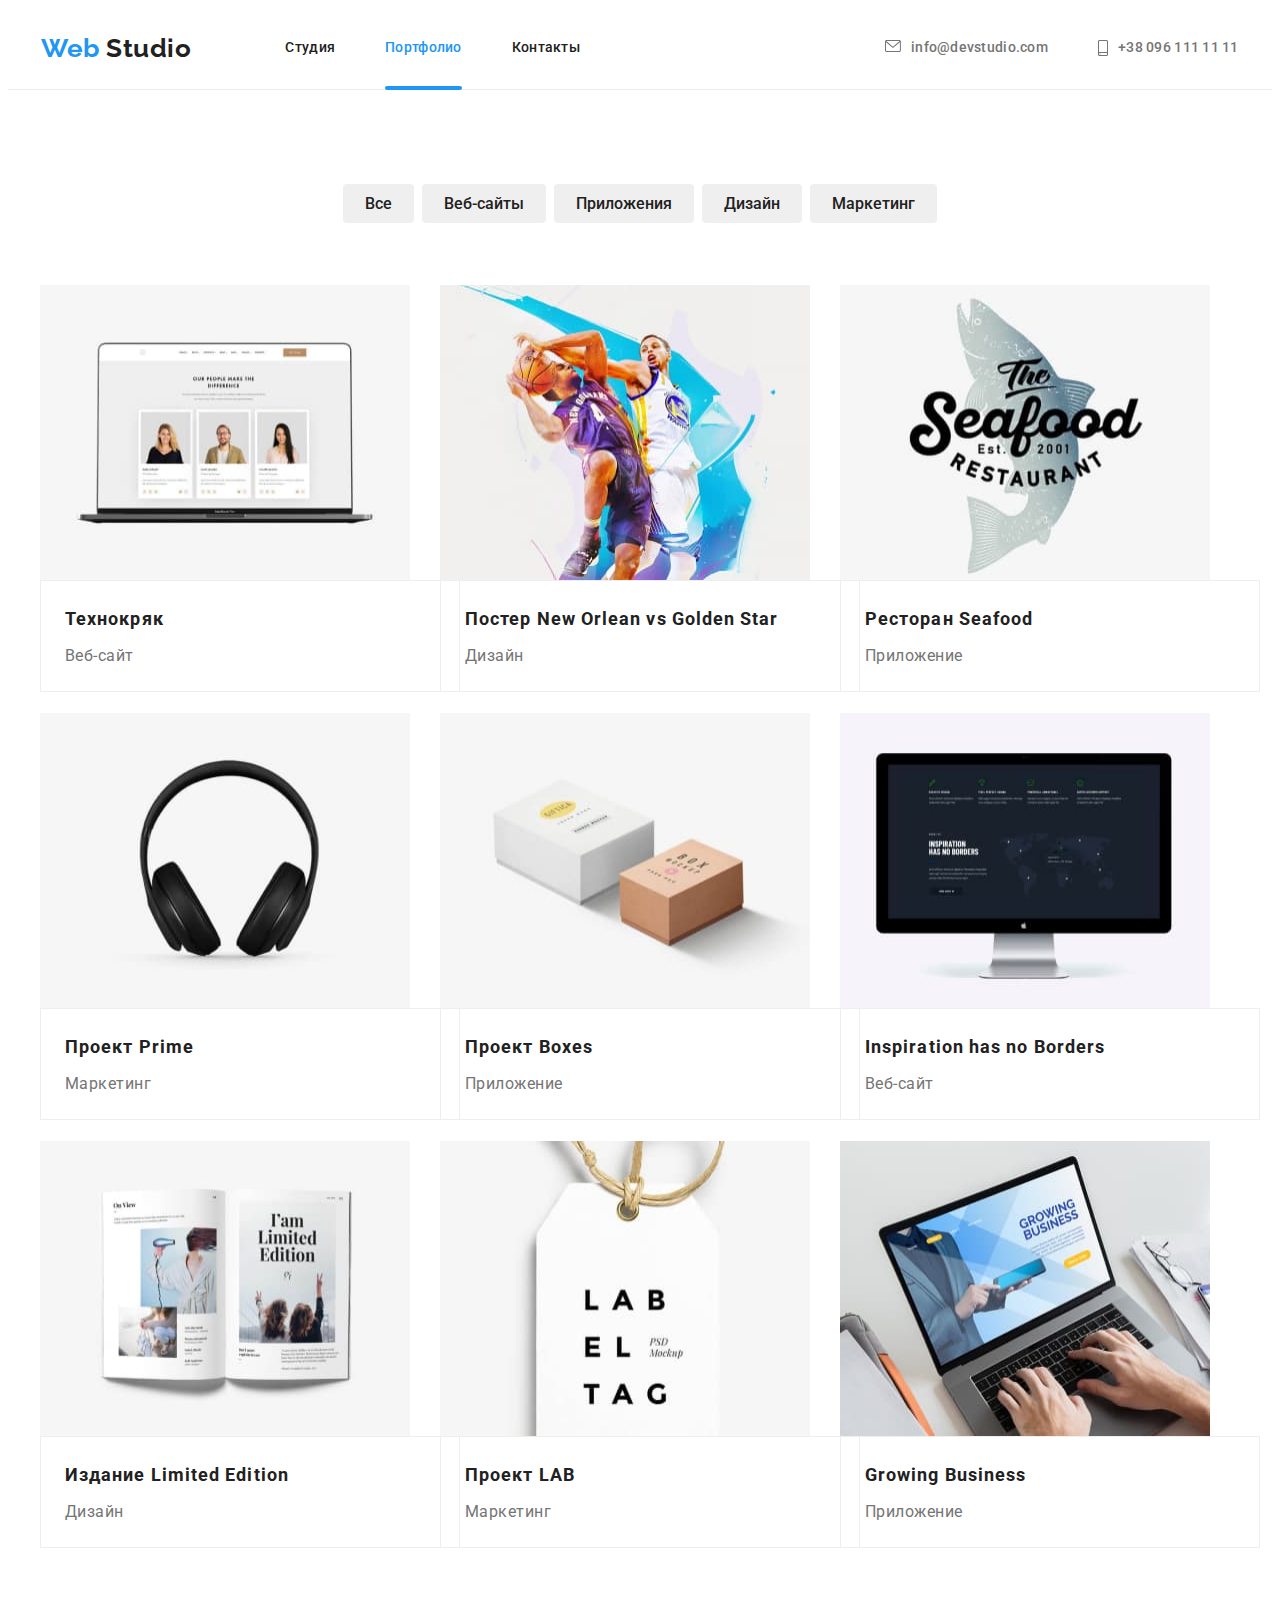
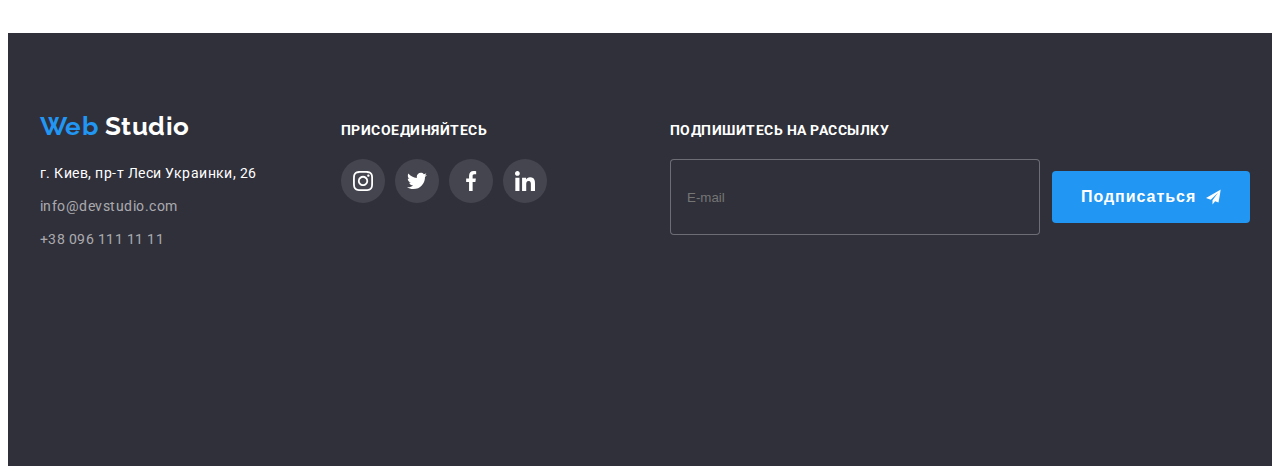
==== commit c492b57b: "portfolio-commit" ====
--- a/portfolio.html
+++ b/portfolio.html
@@ -97,7 +97,13 @@
             <ul class="project-list list">
                 <li class="project-list_item">
                     <div class="action">
-                        <img class="action-icon" src="./images/images1/технокряк.jpg" alt="Макет Вєб-сайта">
+                        <img class="action-icon" 
+                        srcset="
+                        /images/images1/project/tehno1.jpg 1x,
+                        /images/images1/project/tehno2.jpg 2x"
+                        src="/images/images1/project/tehno1.jpg"
+                        alt="Макет Вєб-сайта"
+                        sizes="(min-width: 480px) 2x, (min-width: 787px) 1x">
                         <p class="poster-text-hover">Ресурс предлагает комплексные предложения с разным уровнем функционала и сервисов. Все это позволит посетителю получить исчерпывающие сведения о компании или частном лице</p>
                     </div>
                     <div class="bloc">  
@@ -107,7 +113,11 @@
                 </li>
                 <li class="project-list_item">                    
                     <div class="action">
-                        <img class="action-icon" src="./images/images1/ПостерNOGS.jpg" alt="Постер">
+                        <img class="action-icon" 
+                        srcset="/images/images1/project/poster1.jpg 1x, /images/images1/project/poster2.jpg 2x"
+                        src="/images/images1/project/poster1.jpg" 
+                        alt="Постер"
+                        sizes="(min-width: 480px) 2x, (min-width: 787px) 1x">
                         <p class="poster-text-hover">Ресурс предлагает комплексные предложения с разным уровнем функционала и сервисов. Все это позволит посетителю получить исчерпывающие сведения о компании или частном лице</p>
                     </div>
                     <div class="bloc">
@@ -117,7 +127,11 @@
                 </li>
                 <li class="project-list_item">                    
                     <div class="action">
-                        <img class="action-icon" src="./images/images1/РесторанSeafood.jpg" alt="Макет для ресторана">
+                        <img class="action-icon" 
+                        srcset="/images/images1/project/resto1.jpg 1x, /images/images1/project/resto2.jpg 2x"
+                        src="/images/images1/project/resto1.jpg" 
+                        alt="Макет для ресторана"
+                        sizes="(min-width: 480px) 2x, (min-width: 787px) 1x" >
                         <p class="poster-text-hover">Ресурс предлагает комплексные предложения с разным уровнем функционала и сервисов. Все это позволит посетителю получить исчерпывающие сведения о компании или частном лице</p>
                     </div>
                     <div class="bloc">
@@ -127,7 +141,11 @@
                 </li>
                 <li class="project-list_item">
                     <div class="action">
-                        <img class="action-icon" src="./images/images1/ПроектBoxes.jpg" alt="коробочки">
+                        <img class="action-icon" 
+                        srcset="/images/images1/project/prime1.jpg 1x, /images/images1/project/prime2.jpg 2x"
+                        src="/images/images1/project/prime1.jpg" 
+                        alt="коробочки"
+                        sizes="(min-width: 480px) 2x, (min-width: 787px) 1x">
                         <p class="poster-text-hover">Ресурс предлагает комплексные предложения с разным уровнем функционала и сервисов. Все это позволит посетителю получить исчерпывающие сведения о компании или частном лице</p>
                     </div>                     
                     <div class="bloc">
@@ -137,7 +155,11 @@
                 </li>
                 <li class="project-list_item">
                     <div class="action">
-                        <img class="action-icon" src="./images/images1/ПроектBoxes.jpg" alt="коробочки">
+                        <img class="action-icon" 
+                        srcset="/images/images1/project/box1.jpg 1x, /images/images1/project/box2.jpg 2x"
+                        src="/images/images1/project/box1.jpg" 
+                        alt="коробочки"
+                        sizes="(min-width: 480px) 2x, (min-width: 787px) 1x">
                         <p class="poster-text-hover">Ресурс предлагает комплексные предложения с разным уровнем функционала и сервисов. Все это позволит посетителю получить исчерпывающие сведения о компании или частном лице</p>
                     </div>                   
                     <div class="bloc">  
@@ -147,7 +169,11 @@
                 </li>
                 <li class="project-list_item">
                     <div class="action">
-                        <img class="action-icon" src="./images/images1/InspirationhasnoBorders.jpg" alt="монитор">
+                        <img class="action-icon" 
+                        srcset="/images/images1/project/border1.jpg 1x, /images/images1/project/border2.jpg 2x"
+                        src="/images/images1/project/border1.jpg" 
+                        alt="монитор"
+                        sizes="(min-width: 480px) 2x, (min-width: 787px) 1x">
                         <p class="poster-text-hover">Ресурс предлагает комплексные предложения с разным уровнем функционала и сервисов. Все это позволит посетителю получить исчерпывающие сведения о компании или частном лице</p>
                     </div>                      
                     <div class="bloc">
@@ -157,7 +183,11 @@
                 </li>
                 <li class="project-list_item">
                     <div class="action">
-                        <img class="action-icon" src="./images/images1/ИзданиеLimitedEdition.jpg" alt="журнал">
+                        <img class="action-icon" 
+                        srcset="/images/images1/project/edition1.jpg 1x, /images/images1/project/edition2.jpg 2x"
+                        src="/images/images1/project/edition1.jpg" 
+                        alt="журнал"
+                        sizes="(min-width: 480px) 2x, (min-width: 787px) 1x">
                         <p class="poster-text-hover">Ресурс предлагает комплексные предложения с разным уровнем функционала и сервисов. Все это позволит посетителю получить исчерпывающие сведения о компании или частном лице</p>
                     </div>                      
                     <div class="bloc">
@@ -167,7 +197,11 @@
                 </li>
                 <li class="project-list_item">
                     <div class="action">
-                        <img class="action-icon" src="./images/images1/ПроектLAB.jpg" alt="пост-материал" >
+                        <img class="action-icon" 
+                        srcset="/images/images1/project/lab1.jpg 1x, /images/images1/project/lab2.jpg 2x"
+                        src="/images/images1/project/lab1.jpg" 
+                        alt="пост-материал" 
+                        sizes="(min-width: 480px) 2x, (min-width: 787px) 1x">
                         <p class="poster-text-hover">Ресурс предлагает комплексные предложения с разным уровнем функционала и сервисов. Все это позволит посетителю получить исчерпывающие сведения о компании или частном лице</p>
                     </div>                      
                     <div class="bloc">
@@ -177,7 +211,11 @@
                 </li>
                 <li class="project-list_item">
                     <div class="action">
-                        <img class="action-icon" src="./images/images1/GrowingBusiness.jpg" alt="ноут с веб-сайтом">
+                        <img class="action-icon" 
+                        srcset="/images/images1/project/grow1.jpg 1x, /images/images1/project/grow2.jpg 2x"
+                        src="/images/images1/project/grow1.jpg" 
+                        alt="ноут с веб-сайтом"
+                        sizes="(min-width: 480px) 2x, (min-width: 787px) 1x" >
                         <p class="poster-text-hover">Ресурс предлагает комплексные предложения с разным уровнем функционала и сервисов. Все это позволит посетителю получить исчерпывающие сведения о компании или частном лице</p>
                     </div>                     
                     <div class="bloc">
@@ -191,7 +229,7 @@
     </section>
     </main>
     <!--Attic-->
-    <footer class="footer">    
+    <footer class="footer section no-padding">    
         <div class="conteiner footer-conteiner">
             <div class="box-logo">
                 <a href="" class="logo-footer">
@@ -252,6 +290,7 @@
             </div>
         </div>        
     </footer>
+    <script src="./js/menu.js"></script>
 </body>
 </html>
 
--- a/css/main.min.css
+++ b/css/main.min.css
@@ -1,2 +1,2 @@
-:root{--primary-text-color: #212121;--text-color: #757575;--accent-text: #2196F3;--herotitle: #FFFFFF;--bgr-color: #FFFFFF}body{height:auto;background-color:var(--bgr-color);color:var(--primary-text-color);font-family:Roboto;letter-spacing:0.03em}@media screen and (min-width: 480px){.section{padding-top:60px;padding-bottom:60px}}@media screen and (min-width: 768px){.section{padding-top:60px;padding-bottom:60px}}@media screen and (min-width: 1200px){.section{padding-top:94px;padding-bottom:94px}}.section-title{margin-top:0;margin-bottom:50px;color:var(--primary-text-color);font-weight:700;font-size:36px;line-height:1.17;text-align:center}.section-title.centered{text-align:center}.text{color:var(--text-color)}img{display:block;max-width:100%;height:auto}.list{padding:0;margin:0;list-style:none}h1,h2,h3,p{margin:0}.conteiner{margin-left:auto;margin-right:auto;padding-left:15px;padding-right:15px}@media screen and (min-width: 480px){.conteiner{width:480px}}@media screen and (min-width: 768px){.conteiner{width:768px}}@media screen and (min-width: 1200px){.conteiner{width:1200px}}.page-header{border-bottom:1px solid #ECECEC}@media screen and (min-width: 480px){.main-div{position:relative;display:-webkit-inline-box;display:-ms-inline-flexbox;display:inline-flex;-webkit-box-align:center;-ms-flex-align:center;align-items:center;-ms-flex-pack:distribute;justify-content:space-around;width:100%}.site-nav{display:block;margin-bottom:300px;text-align:start}.site-nav__item:not(:last-child){margin-bottom:32px}.site-nav__link{color:var(--primary-text-color);font-family:inherit;font-weight:500;font-size:40px;line-height:1.175;letter-spacing:0.02em;text-decoration:none;-webkit-transition-timing-function:cubic-bezier(0.4, 0, 0.2, 1);transition-timing-function:cubic-bezier(0.4, 0, 0.2, 1);-webkit-transition-duration:250ms;transition-duration:250ms}.site-nav__link--current{color:var(--accent-text)}.site-list{display:-webkit-box;display:-ms-flexbox;display:flex;margin-bottom:65px;text-align:start;-webkit-box-orient:vertical;-webkit-box-direction:reverse;-ms-flex-direction:column-reverse;flex-direction:column-reverse}.site-list__item:not(:last-child){margin-top:32px}.site-list__link-mail{color:var(--primary-text-color);font-family:inherit;font-weight:500;font-size:40px;line-height:1.175;letter-spacing:0.02em;text-decoration:none;-webkit-transition-timing-function:cubic-bezier(0.4, 0, 0.2, 1);transition-timing-function:cubic-bezier(0.4, 0, 0.2, 1);-webkit-transition-duration:250ms;transition-duration:250ms}.site-list__link-tell{color:var(--accent-text);font-family:inherit;font-weight:500;font-size:34px;line-height:1.175;letter-spacing:0.02em;text-decoration:none;-webkit-transition-timing-function:cubic-bezier(0.4, 0, 0.2, 1);transition-timing-function:cubic-bezier(0.4, 0, 0.2, 1);-webkit-transition-duration:250ms;transition-duration:250ms}.site-list__icon{display:none}.site-social{display:-webkit-box;display:-ms-flexbox;display:flex}.site-social__item{padding-right:10px;padding-left:10px;border-right:1px solid rgba(33,33,33,0.2)}.site-social__item:last-child{padding-right:0}.site-social .site-social__link{color:#2196F3;font-size:18px;font-weight:500;line-height:1.22;letter-spacing:0.02em;text-align:left}.header-menu__btn{display:-webkit-inline-box;display:-ms-inline-flexbox;display:inline-flex;cursor:pointer;margin:0;padding:0;border:none;background-color:transparent;z-index:2}}@media screen and (min-width: 480px) and (min-width: 768px){.header-menu__btn{display:none}}@media screen and (min-width: 480px){.header-menu__icon-cross{display:none}.header-menu__btn.is-open .header-menu__icon-cross{display:block;z-index:2}.header-menu__btn.is-open .header-menu__icon-menu{display:none}.header-menu__btn:hover,.header-menu__btn:focus{fill:var(--accent-text)}.header-menu{background-color:#ffff;padding:48px 40px;text-align:center;font-size:20px;z-index:1}}@media screen and (min-width: 480px) and (max-width: 767px){.header-menu{display:none;position:absolute;top:0;left:0;width:100%}}@media screen and (min-width: 480px){.header-menu.is-open{display:block}}@media screen and (min-width: 768px){.main-div{display:-webkit-box;display:-ms-flexbox;display:flex;-webkit-box-align:center;-ms-flex-align:center;align-items:center;padding:0;width:768px}.header-menu{display:-webkit-box;display:-ms-flexbox;display:flex;-webkit-box-align:center;-ms-flex-align:center;align-items:center;-webkit-box-pack:justify;-ms-flex-pack:justify;justify-content:space-between;padding:0;margin:0}.header-menu__navigation{display:-webkit-box;display:-ms-flexbox;display:flex}.site-nav{display:-webkit-box;display:-ms-flexbox;display:flex;margin-bottom:0}.site-nav__link{position:relative}.site-nav__link--current::after{position:absolute;bottom:-2px;left:0;content:'';display:block;width:100%;height:4px;border-radius:2px;background-color:#2196F3}.site-nav__item:not(:last-child){margin-right:50px;margin-bottom:0}.site-nav__link{display:block;padding-top:32px;padding-bottom:32px;color:var(--primary-text-color);font-family:inherit;font-weight:500;font-size:14px;line-height:1.14;letter-spacing:0.02em;text-decoration:none;-webkit-transition-timing-function:cubic-bezier(0.4, 0, 0.2, 1);transition-timing-function:cubic-bezier(0.4, 0, 0.2, 1);-webkit-transition-duration:250ms;transition-duration:250ms}.site-nav__link:hover,.site-nav__link:focus,.site-nav__link--current{color:var(--accent-text)}.header-menu__contact{display:-webkit-box;display:-ms-flexbox;display:flex}.site-list{display:block;margin-left:auto;list-style:none;margin-left:auto;margin-bottom:0;margin-left:84px}.site-list__item{position:relative;display:-webkit-box;display:-ms-flexbox;display:flex;-webkit-box-align:center;-ms-flex-align:center;align-items:center;-ms-flex-wrap:nowrap;flex-wrap:nowrap}.site-list__link{position:relative}.site-list__item:not(:last-child){margin-bottom:10px;margin-top:0}.site-list__link-mail,.site-list__link-tell{display:-webkit-box;display:-ms-flexbox;display:flex;color:var(--primary-text-color);font-family:inherit;font-weight:500;font-size:14px;line-height:1.14;letter-spacing:0.02em;text-decoration:none;-webkit-transition-timing-function:cubic-bezier(0.4, 0, 0.2, 1);transition-timing-function:cubic-bezier(0.4, 0, 0.2, 1);-webkit-transition-duration:250ms;transition-duration:250ms}.site-list__link-mail,.site-list__link-tell{color:var(--text-color)}.site-list__link-mail:hover,.site-list__link-mail:focus{color:var(--accent-text)}.site-list__link-tell:hover,.site-list__link-tell:focus{color:var(--accent-text)}.site-list__icon{display:block;fill:var(--text-color);margin-right:10px;-webkit-transition-timing-function:cubic-bezier(0.4, 0, 0.2, 1);transition-timing-function:cubic-bezier(0.4, 0, 0.2, 1);-webkit-transition-duration:250ms;transition-duration:250ms}.site-list__link-mail:hover .site-list__icon,.site-list__link-mail:focus .site-list__icon{fill:var(--accent-text)}.site-list__link-tell:hover .site-list__icon,.site-list__link-tell:focus .site-list__icon{fill:var(--accent-text)}.site-social{display:none}.header-menu.is-open{display:none}}@media screen and (min-width: 1200px){.main-div{display:-webkit-box;display:-ms-flexbox;display:flex;-webkit-box-align:center;-ms-flex-align:center;align-items:center;padding:0;width:1200px}.header-menu{display:-webkit-box;display:-ms-flexbox;display:flex;-webkit-box-align:center;-ms-flex-align:center;align-items:center;-ms-flex-pack:distribute;justify-content:space-around;padding:0;margin:0}.header-menu__navigation{display:-webkit-box;display:-ms-flexbox;display:flex}.site-nav{display:-webkit-box;display:-ms-flexbox;display:flex;margin-bottom:0}.site-nav__link{position:relative}.site-nav__link--current::after{position:absolute;bottom:-2px;left:0;content:'';display:block;width:100%;height:4px;border-radius:2px;background-color:#2196F3}.site-nav__item:not(:last-child){margin-right:50px;margin-bottom:0}.site-nav__link{display:block;padding-top:32px;padding-bottom:32px;color:var(--primary-text-color);font-family:inherit;font-weight:500;font-size:14px;line-height:1.14;letter-spacing:0.02em;text-decoration:none;-webkit-transition-timing-function:cubic-bezier(0.4, 0, 0.2, 1);transition-timing-function:cubic-bezier(0.4, 0, 0.2, 1);-webkit-transition-duration:250ms;transition-duration:250ms}.site-nav__link:hover,.site-nav__link:focus,.site-nav__link--current{color:var(--accent-text)}.header-menu__contact{display:-webkit-box;display:-ms-flexbox;display:flex;-webkit-box-pack:end;-ms-flex-pack:end;justify-content:end}.site-list{display:-webkit-box;display:-ms-flexbox;display:flex;-webkit-box-orient:horizontal;-webkit-box-direction:normal;-ms-flex-direction:row;flex-direction:row;margin-left:auto;list-style:none;-webkit-box-pack:baseline;-ms-flex-pack:baseline;justify-content:baseline;margin-left:305px}.site-list__item{position:relative;display:-webkit-box;display:-ms-flexbox;display:flex;-webkit-box-align:center;-ms-flex-align:center;align-items:center;margin-bottom:0}.site-list__link-mail,.site-list__link-tell{position:relative;margin-bottom:0}.site-list__item:not(:last-child){margin-right:50px;margin-bottom:0}.site-list__link-mail,.site-list__link-tell{display:-webkit-box;display:-ms-flexbox;display:flex;color:var(--primary-text-color);font-family:inherit;font-weight:500;font-size:14px;line-height:1.14;letter-spacing:0.02em;text-decoration:none;-webkit-transition-timing-function:cubic-bezier(0.4, 0, 0.2, 1);transition-timing-function:cubic-bezier(0.4, 0, 0.2, 1);-webkit-transition-duration:250ms;transition-duration:250ms}.site-list__link-mail,.site-list__link-tell{color:var(--text-color)}.site-list__link-mail:hover,.site-list__link-mail:focus{color:var(--accent-text)}.site-list__link-tell:hover,.site-list__link-tell:focus{color:var(--accent-text)}.site-list__icon{display:block;fill:var(--text-color);margin-right:10px;-webkit-transition-timing-function:cubic-bezier(0.4, 0, 0.2, 1);transition-timing-function:cubic-bezier(0.4, 0, 0.2, 1);-webkit-transition-duration:250ms;transition-duration:250ms}.site-list__link-mail:hover .site-list__icon,.site-list__link-mail:focus .site-list__icon{fill:var(--accent-text)}.site-list__link-tell:hover .site-list__icon,.site-list__link-tell:focus .site-list__icon{fill:var(--accent-text)}.site-list .site-social{display:none}}.logo{display:inline-block;padding-top:25px;padding-bottom:25px;color:var(--accent-text);font-family:'Raleway';font-weight:700;font-size:26px;line-height:1.19;text-decoration:none}@media screen and (max-width: 1199px){.logo{margin-right:88px;font-size:24px;line-height:1.17}}@media screen and (min-width: 1200px){.logo{margin-right:92px}}.logo__title{color:var(--primary-text-color)}.logo-footer{display:block;padding:0;margin-bottom:20px;color:var(--accent-text);font-family:'Raleway';font-weight:700;font-size:26px;line-height:1.19;text-decoration:none}.title-footer{color:var(--herotitle)}.baсkdrop{position:fixed;top:0;left:0;width:100%;height:100%;background-color:rgba(47,48,58,0.4)}.baсkdrop.is-hidden{opacity:0;pointer-events:none;visibility:hidden}.modal{position:absolute;top:50%;left:50%;-webkit-transform:translate(-50%, -50%);transform:translate(-50%, -50%);width:528px;-webkit-box-shadow:0px 4px 4px 0px #00000040;box-shadow:0px 4px 4px 0px #00000040;background-color:var(--bgr-color);text-align:center}.modal__btn{position:absolute;top:8px;right:8px;display:-webkit-box;display:-ms-flexbox;display:flex;-webkit-box-align:center;-ms-flex-align:center;align-items:center;-webkit-box-pack:center;-ms-flex-pack:center;justify-content:center;padding:0;margin:0;width:30px;height:30px;background-color:var(--bgr-color);border:1px solid #AFB1B8;border-radius:50%;cursor:pointer}.modal__icon{fill:#000000;-webkit-transition-timing-function:cubic-bezier(0.4, 0, 0.2, 1);transition-timing-function:cubic-bezier(0.4, 0, 0.2, 1);-webkit-transition-duration:250ms;transition-duration:250ms}.modal__icon:hover,.modal__icon:focus{fill:var(--accent-text)}.modal__form{padding:40px;text-align:left;margin-left:auto;margin-right:auto}.modal__text{color:#212121;font-size:20px;font-weight:700;line-height:1.1;text-align:center}.field{position:relative;display:-webkit-box;display:-ms-flexbox;display:flex;-webkit-box-orient:vertical;-webkit-box-direction:normal;-ms-flex-direction:column;flex-direction:column;margin-top:10px}.field__name{margin-bottom:4px}.field__user{width:100%;border:1px solid #21212133;border-radius:4px;outline:none;cursor:pointer;-webkit-transition-timing-function:cubic-bezier(0.4, 0, 0.2, 1);transition-timing-function:cubic-bezier(0.4, 0, 0.2, 1);-webkit-transition-duration:250ms;transition-duration:250ms}.field__user{height:40px;padding:11px 12px 11px 32px}.field__user:focus{border-color:var(--accent-text)}.field__user:focus+.form-icon{fill:#2196F3}textarea{padding:12px 16px;resize:none;width:100%;border:1px solid #21212133;border-radius:4px;outline:none;cursor:pointer;-webkit-transition-timing-function:cubic-bezier(0.4, 0, 0.2, 1);transition-timing-function:cubic-bezier(0.4, 0, 0.2, 1);-webkit-transition-duration:250ms;transition-duration:250ms}textarea:focus{border-color:var(--accent-text)}.comment-form{display:-webkit-box;display:-ms-flexbox;display:flex;-webkit-box-orient:vertical;-webkit-box-direction:normal;-ms-flex-direction:column;flex-direction:column;width:100%;height:120px;margin-top:10px}.comment-form__name{margin-bottom:4px}.policy-form{margin-top:20px;margin-bottom:30px}.submit-btn{margin:0 auto;padding-top:10px;padding-bottom:10px;padding-left:57px;padding-right:57px;border-radius:4px;font-style:normal;background-color:var(--accent-text);color:var(--herotitle);border:1px solid transparent;font-weight:700;font-size:16px;line-height:1.88;display:-webkit-box;display:-ms-flexbox;display:flex;-webkit-box-align:center;-ms-flex-align:center;align-items:center;letter-spacing:0.06em}.form-icon{position:absolute;top:50%;left:12px;display:inline-block;fill:currentColor;-webkit-transition-timing-function:cubic-bezier(0.4, 0, 0.2, 1);transition-timing-function:cubic-bezier(0.4, 0, 0.2, 1);-webkit-transition-duration:250ms;transition-duration:250ms}.stile-name{color:#757575;font-size:12px;font-weight:400;line-height:1.17;letter-spacing:0.01em;text-align:left}.stile-agree{color:#757575;font-size:14px;font-weight:400;line-height:1.71;letter-spacing:0.03em;text-align:left}.agree-text{color:var(--accent-text);font-size:14px;font-weight:400;line-height:1.71;letter-spacing:0.03em;text-align:left;text-decoration:underline}.checkbox{-webkit-appearance:none;-moz-appearance:none;appearance:none;position:absolute}.policy-icon{display:inline-block;margin-right:4px;width:16px;height:15px;border:2px solid #212121;border-radius:3px}.checkbox:checked+.policy-icon{background-color:#2196F3;background-image:url("../images/icon-checkbox.svg");border:2px solid transparent;background-repeat:no-repeat;background-size:contain;background-origin:border-box}.send-icon{margin-left:10px}@media screen and (min-width: 480px){.subscriber-form{display:-webkit-box;display:-ms-flexbox;display:flex;position:relative;text-align:center;-ms-flex-wrap:wrap;flex-wrap:wrap;-webkit-box-pack:center;-ms-flex-pack:center;justify-content:center}.form-hidden{position:absolute;overflow:hidden;margin:0;padding:0px;width:1px;height:1px;color:#FFFFFF99;font-size:16px;font-weight:400;line-height:1.21;letter-spacing:0.03em;text-align:left}.subscriber-email{display:-webkit-box;display:-ms-flexbox;display:flex;width:100%;height:50px;margin-bottom:20px;padding-left:16px;padding-top:12px;padding-bottom:12px;outline:none;color:var(--herotitle);background-color:#2F303A;border:1px solid #FFFFFF4D;border-radius:4px}}@media screen and (min-width: 768px){.subscriber-form{display:-webkit-box;display:-ms-flexbox;display:flex;position:relative;-webkit-box-align:center;-ms-flex-align:center;align-items:center;-ms-flex-wrap:wrap;flex-wrap:wrap;-webkit-box-orient:vertical;-webkit-box-direction:normal;-ms-flex-direction:column;flex-direction:column;-webkit-box-pack:center;-ms-flex-pack:center;justify-content:center}.form-hidden{position:absolute;overflow:hidden;margin:0;padding:0px;width:1px;height:1px;color:#FFFFFF99;font-size:16px;font-weight:400;line-height:1.21;letter-spacing:0.03em;text-align:left}.subscriber-email{display:-webkit-box;display:-ms-flexbox;display:flex;width:450px;height:50px;margin-right:12px;margin-bottom:20px;padding-left:16px;padding-top:12px;padding-bottom:12px;outline:transparent;cursor:pointer;color:var(--herotitle);background-color:#2F303A;border:1px solid #FFFFFF4D;border-radius:4px}}@media screen and (min-width: 1200px){.subscriber-form{position:relative;display:-webkit-inline-box;display:-ms-inline-flexbox;display:inline-flex;-ms-flex-wrap:nowrap;flex-wrap:nowrap;-webkit-box-orient:horizontal;-webkit-box-direction:normal;-ms-flex-direction:row;flex-direction:row;margin:0;padding:0;text-align:start}.form-hidden{position:absolute;overflow:hidden;margin:0;padding:0px;width:1px;height:1px;color:#FFFFFF99;font-size:16px;font-weight:400;line-height:1.21;letter-spacing:0.03em;text-align:left}.subscriber-email{display:-webkit-box;display:-ms-flexbox;display:flex;-webkit-box-pack:start;-ms-flex-pack:start;justify-content:flex-start;width:350px;height:50px;padding-top:12px;padding-bottom:12px;margin-bottom:0;outline:none;color:var(--herotitle);background-color:#2F303A;border:1px solid #FFFFFF4D;border-radius:4px}}.hero__button{margin:0 auto;padding-top:10px;padding-bottom:10px;padding-left:32px;padding-right:32px;border-radius:4px;font-style:normal;background-color:var(--accent-text);color:var(--herotitle);border:1px solid transparent;font-weight:700;font-size:16px;line-height:1.88;display:-webkit-box;display:-ms-flexbox;display:flex;-webkit-box-align:center;-ms-flex-align:center;align-items:center;letter-spacing:0.06em}.subscriber-btn{width:198px;padding-top:10px;padding-bottom:10px;padding-left:28px;padding-right:28px;border-radius:4px;-webkit-box-pack:center;-ms-flex-pack:center;justify-content:center;font-style:normal;background-color:var(--accent-text);color:var(--herotitle);border:1px solid transparent;font-weight:700;font-size:16px;line-height:1.88;display:-webkit-box;display:-ms-flexbox;display:flex;-webkit-box-align:center;-ms-flex-align:center;align-items:center;letter-spacing:0.06em}@media screen and (min-width: 480px){.filter-list{display:-webkit-box;display:-ms-flexbox;display:flex;-webkit-box-align:center;-ms-flex-align:center;align-items:center;-ms-flex-wrap:wrap;flex-wrap:wrap;-webkit-box-pack:start;-ms-flex-pack:start;justify-content:start;list-style-type:none;margin-top:0;margin-bottom:50px;padding:0}.action-icon{width:100%;height:295px}}@media screen and (min-width: 768px){.filter-list{display:-webkit-box;display:-ms-flexbox;display:flex;-webkit-box-align:center;-ms-flex-align:center;align-items:center;-ms-flex-wrap:nowrap;flex-wrap:nowrap;-webkit-box-pack:center;-ms-flex-pack:center;justify-content:center;list-style-type:none;margin-top:0;margin-bottom:50px;padding:0}.action-icon{width:370px;height:295px}}@media screen and (min-width: 1200px){.filter-list{display:-webkit-box;display:-ms-flexbox;display:flex;-webkit-box-align:center;-ms-flex-align:center;align-items:center;-ms-flex-wrap:nowrap;flex-wrap:nowrap;-webkit-box-pack:center;-ms-flex-pack:center;justify-content:center}.action-icon{width:370px;height:295px}}.filter-list{display:-webkit-box;display:-ms-flexbox;display:flex;-webkit-box-align:center;-ms-flex-align:center;align-items:center;-ms-flex-wrap:nowrap;flex-wrap:nowrap;-webkit-box-pack:center;-ms-flex-pack:center;justify-content:center;list-style-type:none;margin-top:0;margin-bottom:50px;padding:0;-webkit-transition-timing-function:cubic-bezier(0.4, 0, 0.2, 1);transition-timing-function:cubic-bezier(0.4, 0, 0.2, 1);-webkit-transition-duration:250ms;transition-duration:250ms}.filter-list__item:not(:last-child){margin-right:8px}.filter-list__item button:hover,.filter-list__item button:focus{background-color:#2196f3}.filter-list__btn{padding-top:6px;padding-bottom:6px;padding-left:22px;padding-right:22px;border:none;border-radius:4px;font-family:'Roboto';font-style:normal;color:var(--primary-text-color);font-weight:500;font-size:16px;line-height:1.7;text-align:center;-webkit-transition-timing-function:cubic-bezier(0.4, 0, 0.2, 1);transition-timing-function:cubic-bezier(0.4, 0, 0.2, 1);-webkit-transition-duration:250ms;transition-duration:250ms}.filter-list__btn:hover,.filter-list__btn:focus{color:#FFFFFF}.cosial-list{display:-webkit-box;display:-ms-flexbox;display:flex;-webkit-box-pack:center;-ms-flex-pack:center;justify-content:center;-webkit-box-align:center;-ms-flex-align:center;align-items:center;margin-top:16px;list-style:none}.cosial-list__item:not(:last-child){margin-right:10px}.cosial-list__link{display:-webkit-box;display:-ms-flexbox;display:flex;-webkit-box-align:center;-ms-flex-align:center;align-items:center;-webkit-box-pack:center;-ms-flex-pack:center;justify-content:center;padding:0;margin:0;width:44px;height:44px;background-color:var(--bgr-color);border-radius:50%;-webkit-transition-timing-function:cubic-bezier(0.4, 0, 0.2, 1);transition-timing-function:cubic-bezier(0.4, 0, 0.2, 1);-webkit-transition-duration:250ms;transition-duration:250ms}.cosial-list__link:hover,.cosial-list__link:focus{background-color:var(--accent-text);border:1px solid #FFFFFF}.cosial-list__icon{fill:#AFB1B8;-webkit-transition-property:fill;transition-property:fill;-webkit-transition-timing-function:cubic-bezier(0.4, 0, 0.2, 1);transition-timing-function:cubic-bezier(0.4, 0, 0.2, 1);-webkit-transition-duration:250ms;transition-duration:250ms}.cosial-list__link:hover .cosial-list__icon,.cosial-list__link:focus .cosial-list__icon{fill:#FFFFFF}@media screen and (min-width: 480px){.join{display:block;padding:0;margin-left:0;width:100%}.join-list{display:-webkit-box;display:-ms-flexbox;display:flex;-webkit-box-pack:center;-ms-flex-pack:center;justify-content:center;-webkit-box-align:center;-ms-flex-align:center;align-items:center}.join-list__item{margin-right:10px}.join-list__item:last-child{margin-right:0px}.join-list__link{display:-webkit-box;display:-ms-flexbox;display:flex;-webkit-box-align:center;-ms-flex-align:center;align-items:center;-webkit-box-pack:center;-ms-flex-pack:center;justify-content:center;padding:0;margin:0;width:44px;height:44px;background-color:#FFFFFF1A;border-radius:50%;-webkit-transition-property:background-color;transition-property:background-color;-webkit-transition-timing-function:cubic-bezier(0.4, 0, 0.2, 1);transition-timing-function:cubic-bezier(0.4, 0, 0.2, 1);-webkit-transition-duration:250ms;transition-duration:250ms}.join-list__link:hover,.join-list__link:focus{background-color:var(--accent-text)}.join-list__icon{fill:#FFFFFF;padding:0;-webkit-transition-property:fill;transition-property:fill;-webkit-transition-timing-function:cubic-bezier(0.4, 0, 0.2, 1);transition-timing-function:cubic-bezier(0.4, 0, 0.2, 1);-webkit-transition-duration:250ms;transition-duration:250ms}.join-list__icon:hover,.join-list__icon:focus{fill:#FFFFFF}}@media screen and (min-width: 768px){.join .join{display:block;padding:0;margin-left:0;margin-left:165px;width:206px}.join-list{display:-webkit-box;display:-ms-flexbox;display:flex;justify-items:center;-webkit-box-align:center;-ms-flex-align:center;align-items:center;width:206}.join-list__item{margin-right:10px}.join-list__item:last-child{margin-right:0px}.join-list__link{display:-webkit-box;display:-ms-flexbox;display:flex;-webkit-box-align:center;-ms-flex-align:center;align-items:center;-webkit-box-pack:center;-ms-flex-pack:center;justify-content:center;padding:0;margin:0;width:44px;height:44px;background-color:#FFFFFF1A;border-radius:50%;-webkit-transition-property:background-color;transition-property:background-color;-webkit-transition-timing-function:cubic-bezier(0.4, 0, 0.2, 1);transition-timing-function:cubic-bezier(0.4, 0, 0.2, 1);-webkit-transition-duration:250ms;transition-duration:250ms}.join-list__link:hover,.join-list__link:focus{background-color:var(--accent-text)}.join-list__icon{fill:#FFFFFF;padding:0;-webkit-transition-property:fill;transition-property:fill;-webkit-transition-timing-function:cubic-bezier(0.4, 0, 0.2, 1);transition-timing-function:cubic-bezier(0.4, 0, 0.2, 1);-webkit-transition-duration:250ms;transition-duration:250ms}.join-list__icon:hover,.join-list__icon:focus{fill:#FFFFFF}}@media screen and (min-width: 1200px){.join{display:block;padding:0;margin-left:0;margin-right:93px;width:206px}.join-list{display:-webkit-box;display:-ms-flexbox;display:flex;justify-items:center;-webkit-box-align:center;-ms-flex-align:center;align-items:center}.join-list__item{margin-right:10px}.join-list__item:last-child{margin-right:0px}.join-list__link{display:-webkit-box;display:-ms-flexbox;display:flex;-webkit-box-align:center;-ms-flex-align:center;align-items:center;-webkit-box-pack:center;-ms-flex-pack:center;justify-content:center;padding:0;margin:0;width:44px;height:44px;background-color:#FFFFFF1A;border-radius:50%;-webkit-transition-property:background-color;transition-property:background-color;-webkit-transition-timing-function:cubic-bezier(0.4, 0, 0.2, 1);transition-timing-function:cubic-bezier(0.4, 0, 0.2, 1);-webkit-transition-duration:250ms;transition-duration:250ms}.join-list__link:hover,.join-list__link:focus{background-color:var(--accent-text)}.join-list__icon{fill:#FFFFFF;padding:0;-webkit-transition-property:fill;transition-property:fill;-webkit-transition-timing-function:cubic-bezier(0.4, 0, 0.2, 1);transition-timing-function:cubic-bezier(0.4, 0, 0.2, 1);-webkit-transition-duration:250ms;transition-duration:250ms}.join-list__icon:hover,.join-list__icon:focus{fill:#FFFFFF}}.join__titl{margin-bottom:20px;color:var(--bgr-color);font-weight:700;font-size:14px;line-height:1.14;letter-spacing:3%;text-transform:uppercase}@media screen and (min-width: 480px){.footer{background-color:#30313b;display:block}.footer-conteiner{text-align:center;width:100%}.box-logo{text-align:center;padding:0;margin-bottom:60px}.mailing-form{-webkit-box-pack:center;-ms-flex-pack:center;justify-content:center;margin-top:60px}.mailing-titl{text-align:center}.footer-text{width:auto}}@media screen and (min-width: 768px){.footer{background-color:#2F303A;display:block}.footer-conteiner{display:-webkit-box;display:-ms-flexbox;display:flex;-ms-flex-pack:distribute;justify-content:space-around;-webkit-box-align:baseline;-ms-flex-align:baseline;align-items:baseline;-ms-flex-wrap:wrap;flex-wrap:wrap}.box-logo{text-align:center;padding:0}.mailing-form{-webkit-box-pack:center;-ms-flex-pack:center;justify-content:center;margin-top:60px}.footer-text{width:auto}.mailing-titl{text-align:center}}@media screen and (min-width: 1200px){.footer{background-color:#2F303A;display:block}.footer-conteiner{width:1200px;display:-webkit-box;display:-ms-flexbox;display:flex;-ms-flex-pack:distribute;justify-content:space-around;-ms-flex-wrap:nowrap;flex-wrap:nowrap;-webkit-box-align:baseline;-ms-flex-align:baseline;align-items:baseline;text-align:start;padding-top:60px;padding-bottom:60px}.mailing-form{margin-top:30px;width:570px;margin-left:auto;-webkit-box-pack:start;-ms-flex-pack:start;justify-content:flex-start}.mailing-titl{text-align:left;margin:0}.box-logo{display:block;-webkit-box-pack:start;-ms-flex-pack:start;justify-content:flex-start;text-align:start;margin-right:70px;padding:0}.footer-text{width:231px}}.footer-text{display:block;padding:0;margin-top:20px;margin-bottom:0px;margin-left:0px;margin-right:0px}.adress{margin:0px 0px 9px 0px;padding:0;color:var(--herotitle);font-size:14px;line-height:1.7}.adress-mail{display:block;margin:0px 0px 9px 0px;padding:0;color:rgba(255,255,255,0.6);font-size:14px;line-height:1.71;text-decoration:none}.adress-tel{display:block;margin:0;padding:0;color:rgba(255,255,255,0.6);font-size:14px;line-height:1.71;text-decoration:none}.mailing-titl{margin-bottom:20px;color:var(--bgr-color);font-size:14px;font-weight:700;line-height:1.14;text-transform:uppercase}.hero{position:relative;max-width:1600px;margin-left:auto;margin-right:auto;padding-top:200px;padding-bottom:200px;background-image:-webkit-gradient(linear, left top, left bottom, from(rgba(47,48,58,0.4)), to(rgba(47,48,58,0.4))),url(../images/images1/hero.jpg);background-image:linear-gradient(rgba(47,48,58,0.4), rgba(47,48,58,0.4)),url(../images/images1/hero.jpg);background-color:var(--bgr-color);background-repeat:no-repeat;background-position:center;background-size:cover;text-align:center}.hero__title{margin-bottom:30px;margin-top:0px;margin-left:auto;margin-right:auto;color:var(--herotitle);font-weight:900;font-size:44px;line-height:1.36;letter-spacing:0.06em;text-transform:uppercase;text-align:center}@media screen and (min-width: 480px){.hero__title{width:360px;font-weight:900;font-size:26px;line-height:1.71}}@media screen and (min-width: 768px){.hero__title{width:360px;font-weight:900;font-size:26px;line-height:1.71}}@media screen and (min-width: 1200px){.hero__title{width:696px;font-weight:900;font-size:44px;line-height:1.36}}.advantages__title{margin-top:0px;margin-bottom:10px;font-weight:700;font-size:14px;line-height:1.14;text-transform:uppercase}.advantages__text{margin-top:0;color:var(--text-color);font-size:14px;line-height:1.71}@media screen and (min-width: 480px){.advantages-list__item{width:100%}.advantages-list__item:not(:last-child){margin-bottom:30px}.section-picture{display:-webkit-box;display:-ms-flexbox;display:flex;-webkit-box-pack:center;-ms-flex-pack:center;justify-content:center;-webkit-box-align:center;-ms-flex-align:center;align-items:center;background-color:#F5F4FA;border-radius:4px;width:100%;height:120px;margin-bottom:30px;padding:0}}@media screen and (min-width: 768px){.advantages-list{display:-webkit-box;display:-ms-flexbox;display:flex;-ms-flex-wrap:wrap;flex-wrap:wrap}.advantages-list__item{width:calc((100% - 2 * 30px) / 2)}.advantages-list__item:not(:nth-last-child(-n+2)){margin-bottom:30px}.advantages-list__item:nth-child(odd){margin-right:30px}.section-picture{display:-webkit-box;display:-ms-flexbox;display:flex;-webkit-box-pack:center;-ms-flex-pack:center;justify-content:center;-webkit-box-align:center;-ms-flex-align:center;align-items:center;background-color:#F5F4FA;border-radius:4px;width:100%;height:120px;margin-bottom:30px;padding:0}}@media screen and (min-width: 1200px){.advantages-conteiner{width:1200px}.advantages-list{display:-webkit-box;display:-ms-flexbox;display:flex;-ms-flex-wrap:nowrap;flex-wrap:nowrap}.advantages-list__item{width:calc((100% - 4 * 30px) / 4)}.advantages-list__item:not(:last-child){margin-right:30px}.section-picture{display:-webkit-box;display:-ms-flexbox;display:flex;-webkit-box-pack:center;-ms-flex-pack:center;justify-content:center;-webkit-box-align:center;-ms-flex-align:center;align-items:center;background-color:#F5F4FA;border-radius:4px;width:100%;height:120px;margin-bottom:30px;padding:0}}@media screen and (min-width: 480px){.do{display:none}}@media screen and (min-width: 768px){.do{display:none}}@media screen and (min-width: 1200px){.section.no-padding{padding-top:0;display:block}.do-list{display:-webkit-box;display:-ms-flexbox;display:flex}.do-list__item{position:relative;display:-webkit-box;display:-ms-flexbox;display:flex;width:calc((1200px - 3 * 30px) / 3);margin-right:30px}.do-list__item:last-child{margin-right:0}.do-thumb{position:absolute;left:0;bottom:0;display:-webkit-box;display:-ms-flexbox;display:flex;-webkit-box-pack:center;-ms-flex-pack:center;justify-content:center;-webkit-box-align:center;-ms-flex-align:center;align-items:center;width:370px;height:70px;background-color:rgba(47,48,58,0.8)}.do-thumb__text{color:#FFFFFF;font-size:14px;line-height:1.17;font-weight:700;text-align:center;text-transform:uppercase}}.team{background-color:#F5F4FA}.team-conteiner{padding-top:0;padding-bottom:0}@media screen and (min-width: 480px) and (max-width: 767px){.team-list__item{width:100%;-webkit-box-align:center;-ms-flex-align:center;align-items:center;background-color:#FFFFFF;-webkit-box-shadow:0px 4px 4px 0px #00000040;box-shadow:0px 4px 4px 0px #00000040;border-radius:3px;list-style:none}.team-list__item:not(:last-child){margin-bottom:30px}}@media screen and (min-width: 768px) and (max-width: 1199px){.team-list{display:-webkit-box;display:-ms-flexbox;display:flex;-ms-flex-wrap:wrap;flex-wrap:wrap;margin:-15px}.team-list__item{width:calc((100% - 4 * 15px) / 2);margin:15px;-webkit-box-align:center;-ms-flex-align:center;align-items:center;background-color:#FFFFFF;-webkit-box-shadow:0px 4px 4px 0px #00000040;box-shadow:0px 4px 4px 0px #00000040;border-radius:3px;list-style:none}}@media screen and (min-width: 1200px){.team-conteiner{width:1200px}.team-list{display:-webkit-box;display:-ms-flexbox;display:flex;-ms-flex-wrap:nowrap;flex-wrap:nowrap}.team-list__item{margin-top:0px;margin-bottom:0px;width:270px;-webkit-box-align:center;-ms-flex-align:center;align-items:center;background-color:#FFFFFF;-webkit-box-shadow:0px 4px 4px 0px #00000040;box-shadow:0px 4px 4px 0px #00000040;border-radius:3px;list-style:none}.team-list__item:not(:last-child){margin-right:30px}.team-list__img{width:270px;height:260px}}.team-box{padding-top:30px;padding-bottom:30px}.team-box__title{padding:0;margin-top:0;margin-bottom:10px;font-weight:500;font-size:16px;line-height:1.19;text-align:center}.team-box__text{padding:0;margin:0;color:var(--text-color);font-size:16px;line-height:1.9;text-align:center}@media screen and (min-width: 480px){.clients-list{display:-webkit-box;display:-ms-flexbox;display:flex;-ms-flex-wrap:wrap;flex-wrap:wrap;margin:-15px}.clients-list__item{width:calc((100% - 4 * 15px) / 2);margin:15px}}@media screen and (min-width: 768px){.clients-list{display:-webkit-box;display:-ms-flexbox;display:flex;-ms-flex-wrap:wrap;flex-wrap:wrap;margin:-15px}.clients-list__item{width:calc((100% - 6 * 15px) / 3);margin:15px}}@media screen and (min-width: 1200px){.clients-list{display:-webkit-box;display:-ms-flexbox;display:flex;-ms-flex-wrap:nowrap;flex-wrap:nowrap}.clients-list__item{width:calc((100% - 6 * 30px) / 6)}.clients-list__item:not(:last-child){margin-right:30px}}.clients-list__link{display:-webkit-box;display:-ms-flexbox;display:flex;-webkit-box-align:center;-ms-flex-align:center;align-items:center;-webkit-box-pack:center;-ms-flex-pack:center;justify-content:center;width:100%;height:92px;margin:0;border:1px solid #AFB1B8;border-radius:4px;-webkit-transition-timing-function:cubic-bezier(0.4, 0, 0.2, 1);transition-timing-function:cubic-bezier(0.4, 0, 0.2, 1);-webkit-transition-duration:250ms;transition-duration:250ms}.clients-list__link:hover,.clients-list__link:focus{border-color:#2196f3}.clients-list__icon{fill:#AFB1B8;margin:0;-webkit-transition-timing-function:cubic-bezier(0.4, 0, 0.2, 1);transition-timing-function:cubic-bezier(0.4, 0, 0.2, 1);-webkit-transition-duration:250ms;transition-duration:250ms}.clients-list__link:hover .clients-list__icon,.clients-list__link:focus .clients-list__icon{fill:#2196F3}@media screen and (min-width: 480px){.project-list{display:block;margin:0}.project-list_item{width:100%;-ms-flex-item-align:center;-ms-grid-row-align:center;align-self:center}.project-list__item:not(:last-child){margin-bottom:30px}}@media screen and (min-width: 768px){.project-list{display:-webkit-box;display:-ms-flexbox;display:flex;-ms-flex-wrap:wrap;flex-wrap:wrap;margin:0;margin:-15px}.project-list_item{width:calc((100% - 4 * 15px) / 2);margin:15px;-webkit-box-align:center;-ms-flex-align:center;align-items:center}}@media screen and (min-width: 1200px){.project-list{display:-webkit-box;display:-ms-flexbox;display:flex;-ms-flex-wrap:wrap;flex-wrap:wrap;margin:0}.project-list_item{width:370px;height:398px;margin-left:0;margin-right:30px;margin-bottom:30px;-webkit-transition-timing-function:cubic-bezier(0.4, 0, 0.2, 1);transition-timing-function:cubic-bezier(0.4, 0, 0.2, 1);-webkit-transition-duration:250ms;transition-duration:250ms}.project-list_item:nth-child(3n){margin-right:0px}.project-list_item:nth-last-child(-n+3){margin-bottom:0}.project-list_item:hover,.project-list_item:focus{-webkit-box-shadow:0px 4px 4px 0px #00000040;box-shadow:0px 4px 4px 0px #00000040}.project-list_item:hover .poster-text-hover{-webkit-transform:translateY(0%);transform:translateY(0%)}}.bloc{display:block;width:370px;padding-top:20px;padding-bottom:20px;padding-right:24px;padding-left:24px;border:1px solid #EEEEEE}.bloc__title{margin-bottom:4px;margin-top:0px;color:var(--primary-text-color);font-weight:700;font-size:18px;line-height:2;letter-spacing:0.06em}.bloc__text{margin:0;color:var(--text-color);font-size:16px;line-height:1.88}.action{position:relative;width:370px;height:295px;overflow:hidden}.poster-text-hover{content:'';display:block;position:absolute;top:0;left:0;width:100%;height:100%;background-color:rgba(33,150,243,0.9);padding-top:63px;padding-bottom:63px;padding-left:24px;padding-right:24px;font-size:18px;font-weight:400;line-height:1.6;text-align:left;color:var(--bgr-color);-webkit-transform:translateY(100%);transform:translateY(100%);-webkit-transition-timing-function:cubic-bezier(0.4, 0, 0.2, 1);transition-timing-function:cubic-bezier(0.4, 0, 0.2, 1);-webkit-transition-duration:250ms;transition-duration:250ms}
+:root{--primary-text-color: #212121;--text-color: #757575;--accent-text: #2196F3;--herotitle: #FFFFFF;--bgr-color: #FFFFFF}body{height:auto;background-color:var(--bgr-color);color:var(--primary-text-color);font-family:Roboto;letter-spacing:0.03em}@media screen and (min-width: 480px){.section{padding-top:60px;padding-bottom:60px}}@media screen and (min-width: 768px){.section{padding-top:60px;padding-bottom:60px}}@media screen and (min-width: 1200px){.section{padding-top:94px;padding-bottom:94px}}.section-title{margin-top:0;margin-bottom:50px;color:var(--primary-text-color);font-weight:700;font-size:36px;line-height:1.17;text-align:center}.section-title.centered{text-align:center}.text{color:var(--text-color)}img{display:block;max-width:100%;height:auto}.list{padding:0;margin:0;list-style:none}h1,h2,h3,p{margin:0}.conteiner{margin-left:auto;margin-right:auto;padding-left:15px;padding-right:15px}@media screen and (min-width: 480px){.conteiner{width:480px}}@media screen and (min-width: 768px){.conteiner{width:768px}}@media screen and (min-width: 1200px){.conteiner{width:1200px}}.page-header{border-bottom:1px solid #ECECEC}@media screen and (min-width: 480px){.main-div{position:relative;display:-webkit-inline-box;display:-ms-inline-flexbox;display:inline-flex;-webkit-box-align:center;-ms-flex-align:center;align-items:center;-ms-flex-pack:distribute;justify-content:space-around;width:100%}.site-nav{display:block;margin-bottom:300px;text-align:start}.site-nav__item:not(:last-child){margin-bottom:32px}.site-nav__link{color:var(--primary-text-color);font-family:inherit;font-weight:500;font-size:40px;line-height:1.175;letter-spacing:0.02em;text-decoration:none;-webkit-transition-timing-function:cubic-bezier(0.4, 0, 0.2, 1);transition-timing-function:cubic-bezier(0.4, 0, 0.2, 1);-webkit-transition-duration:250ms;transition-duration:250ms}.site-nav__link--current{color:var(--accent-text)}.site-list{display:-webkit-box;display:-ms-flexbox;display:flex;margin-bottom:65px;text-align:start;-webkit-box-orient:vertical;-webkit-box-direction:reverse;-ms-flex-direction:column-reverse;flex-direction:column-reverse}.site-list__item:not(:last-child){margin-top:32px}.site-list__link-mail{color:var(--primary-text-color);font-family:inherit;font-weight:500;font-size:40px;line-height:1.175;letter-spacing:0.02em;text-decoration:none;-webkit-transition-timing-function:cubic-bezier(0.4, 0, 0.2, 1);transition-timing-function:cubic-bezier(0.4, 0, 0.2, 1);-webkit-transition-duration:250ms;transition-duration:250ms}.site-list__link-tell{color:var(--accent-text);font-family:inherit;font-weight:500;font-size:34px;line-height:1.175;letter-spacing:0.02em;text-decoration:none;-webkit-transition-timing-function:cubic-bezier(0.4, 0, 0.2, 1);transition-timing-function:cubic-bezier(0.4, 0, 0.2, 1);-webkit-transition-duration:250ms;transition-duration:250ms}.site-list__icon{display:none}.site-social{display:-webkit-box;display:-ms-flexbox;display:flex}.site-social__item{padding-right:10px;padding-left:10px;border-right:1px solid rgba(33,33,33,0.2)}.site-social__item:last-child{padding-right:0}.site-social .site-social__link{color:#2196F3;font-size:18px;font-weight:500;line-height:1.22;letter-spacing:0.02em;text-align:left}.header-menu__btn{display:-webkit-inline-box;display:-ms-inline-flexbox;display:inline-flex;cursor:pointer;margin:0;padding:0;border:none;background-color:transparent;z-index:2}}@media screen and (min-width: 480px) and (min-width: 768px){.header-menu__btn{display:none}}@media screen and (min-width: 480px){.header-menu__icon-cross{display:none}.header-menu__btn.is-open .header-menu__icon-cross{display:block;z-index:2}.header-menu__btn.is-open .header-menu__icon-menu{display:none}.header-menu__btn:hover,.header-menu__btn:focus{fill:var(--accent-text)}.header-menu{background-color:#ffff;padding:48px 40px;text-align:center;font-size:20px;z-index:1}}@media screen and (min-width: 480px) and (max-width: 767px){.header-menu{display:none;position:absolute;top:0;left:0;width:100%}}@media screen and (min-width: 480px){.header-menu.is-open{display:block}}@media screen and (min-width: 768px){.main-div{display:-webkit-box;display:-ms-flexbox;display:flex;-webkit-box-align:center;-ms-flex-align:center;align-items:center;padding:0;width:768px}.header-menu{display:-webkit-box;display:-ms-flexbox;display:flex;-webkit-box-align:center;-ms-flex-align:center;align-items:center;-webkit-box-pack:justify;-ms-flex-pack:justify;justify-content:space-between;padding:0;margin:0}.header-menu__navigation{display:-webkit-box;display:-ms-flexbox;display:flex}.site-nav{display:-webkit-box;display:-ms-flexbox;display:flex;margin-bottom:0}.site-nav__link{position:relative}.site-nav__link--current::after{position:absolute;bottom:-2px;left:0;content:'';display:block;width:100%;height:4px;border-radius:2px;background-color:#2196F3}.site-nav__item:not(:last-child){margin-right:50px;margin-bottom:0}.site-nav__link{display:block;padding-top:32px;padding-bottom:32px;color:var(--primary-text-color);font-family:inherit;font-weight:500;font-size:14px;line-height:1.14;letter-spacing:0.02em;text-decoration:none;-webkit-transition-timing-function:cubic-bezier(0.4, 0, 0.2, 1);transition-timing-function:cubic-bezier(0.4, 0, 0.2, 1);-webkit-transition-duration:250ms;transition-duration:250ms}.site-nav__link:hover,.site-nav__link:focus,.site-nav__link--current{color:var(--accent-text)}.header-menu__contact{display:-webkit-box;display:-ms-flexbox;display:flex}.site-list{display:block;margin-left:auto;list-style:none;margin-left:auto;margin-bottom:0;margin-left:84px}.site-list__item{position:relative;display:-webkit-box;display:-ms-flexbox;display:flex;-webkit-box-align:center;-ms-flex-align:center;align-items:center;-ms-flex-wrap:nowrap;flex-wrap:nowrap}.site-list__link{position:relative}.site-list__item:not(:last-child){margin-bottom:10px;margin-top:0}.site-list__link-mail,.site-list__link-tell{display:-webkit-box;display:-ms-flexbox;display:flex;color:var(--primary-text-color);font-family:inherit;font-weight:500;font-size:14px;line-height:1.14;letter-spacing:0.02em;text-decoration:none;-webkit-transition-timing-function:cubic-bezier(0.4, 0, 0.2, 1);transition-timing-function:cubic-bezier(0.4, 0, 0.2, 1);-webkit-transition-duration:250ms;transition-duration:250ms}.site-list__link-mail,.site-list__link-tell{color:var(--text-color)}.site-list__link-mail:hover,.site-list__link-mail:focus{color:var(--accent-text)}.site-list__link-tell:hover,.site-list__link-tell:focus{color:var(--accent-text)}.site-list__icon{display:block;fill:var(--text-color);margin-right:10px;-webkit-transition-timing-function:cubic-bezier(0.4, 0, 0.2, 1);transition-timing-function:cubic-bezier(0.4, 0, 0.2, 1);-webkit-transition-duration:250ms;transition-duration:250ms}.site-list__link-mail:hover .site-list__icon,.site-list__link-mail:focus .site-list__icon{fill:var(--accent-text)}.site-list__link-tell:hover .site-list__icon,.site-list__link-tell:focus .site-list__icon{fill:var(--accent-text)}.site-social{display:none}.header-menu.is-open{display:none}}@media screen and (min-width: 1200px){.main-div{display:-webkit-box;display:-ms-flexbox;display:flex;-webkit-box-align:center;-ms-flex-align:center;align-items:center;padding:0;width:1200px}.header-menu{display:-webkit-box;display:-ms-flexbox;display:flex;-webkit-box-align:center;-ms-flex-align:center;align-items:center;-ms-flex-pack:distribute;justify-content:space-around;padding:0;margin:0}.header-menu__navigation{display:-webkit-box;display:-ms-flexbox;display:flex}.site-nav{display:-webkit-box;display:-ms-flexbox;display:flex;margin-bottom:0}.site-nav__link{position:relative}.site-nav__link--current::after{position:absolute;bottom:-2px;left:0;content:'';display:block;width:100%;height:4px;border-radius:2px;background-color:#2196F3}.site-nav__item:not(:last-child){margin-right:50px;margin-bottom:0}.site-nav__link{display:block;padding-top:32px;padding-bottom:32px;color:var(--primary-text-color);font-family:inherit;font-weight:500;font-size:14px;line-height:1.14;letter-spacing:0.02em;text-decoration:none;-webkit-transition-timing-function:cubic-bezier(0.4, 0, 0.2, 1);transition-timing-function:cubic-bezier(0.4, 0, 0.2, 1);-webkit-transition-duration:250ms;transition-duration:250ms}.site-nav__link:hover,.site-nav__link:focus,.site-nav__link--current{color:var(--accent-text)}.header-menu__contact{display:-webkit-box;display:-ms-flexbox;display:flex;-webkit-box-pack:end;-ms-flex-pack:end;justify-content:end}.site-list{display:-webkit-box;display:-ms-flexbox;display:flex;-webkit-box-orient:horizontal;-webkit-box-direction:normal;-ms-flex-direction:row;flex-direction:row;margin-left:auto;list-style:none;-webkit-box-pack:baseline;-ms-flex-pack:baseline;justify-content:baseline;margin-left:305px}.site-list__item{position:relative;display:-webkit-box;display:-ms-flexbox;display:flex;-webkit-box-align:center;-ms-flex-align:center;align-items:center;margin-bottom:0}.site-list__link-mail,.site-list__link-tell{position:relative;margin-bottom:0}.site-list__item:not(:last-child){margin-right:50px;margin-bottom:0}.site-list__link-mail,.site-list__link-tell{display:-webkit-box;display:-ms-flexbox;display:flex;color:var(--primary-text-color);font-family:inherit;font-weight:500;font-size:14px;line-height:1.14;letter-spacing:0.02em;text-decoration:none;-webkit-transition-timing-function:cubic-bezier(0.4, 0, 0.2, 1);transition-timing-function:cubic-bezier(0.4, 0, 0.2, 1);-webkit-transition-duration:250ms;transition-duration:250ms}.site-list__link-mail,.site-list__link-tell{color:var(--text-color)}.site-list__link-mail:hover,.site-list__link-mail:focus{color:var(--accent-text)}.site-list__link-tell:hover,.site-list__link-tell:focus{color:var(--accent-text)}.site-list__icon{display:block;fill:var(--text-color);margin-right:10px;-webkit-transition-timing-function:cubic-bezier(0.4, 0, 0.2, 1);transition-timing-function:cubic-bezier(0.4, 0, 0.2, 1);-webkit-transition-duration:250ms;transition-duration:250ms}.site-list__link-mail:hover .site-list__icon,.site-list__link-mail:focus .site-list__icon{fill:var(--accent-text)}.site-list__link-tell:hover .site-list__icon,.site-list__link-tell:focus .site-list__icon{fill:var(--accent-text)}.site-list .site-social{display:none}}.logo{display:inline-block;padding-top:25px;padding-bottom:25px;color:var(--accent-text);font-family:'Raleway';font-weight:700;font-size:26px;line-height:1.19;text-decoration:none}@media screen and (max-width: 1199px){.logo{margin-right:88px;font-size:24px;line-height:1.17}}@media screen and (min-width: 1200px){.logo{margin-right:92px}}.logo__title{color:var(--primary-text-color)}.logo-footer{display:block;padding:0;margin-bottom:20px;color:var(--accent-text);font-family:'Raleway';font-weight:700;font-size:26px;line-height:1.19;text-decoration:none}.title-footer{color:var(--herotitle)}.baсkdrop{position:fixed;top:0;left:0;width:100%;height:100%;background-color:rgba(47,48,58,0.4)}.baсkdrop.is-hidden{opacity:0;pointer-events:none;visibility:hidden}.modal{position:absolute;top:50%;left:50%;-webkit-transform:translate(-50%, -50%);transform:translate(-50%, -50%);width:528px;-webkit-box-shadow:0px 4px 4px 0px #00000040;box-shadow:0px 4px 4px 0px #00000040;background-color:var(--bgr-color);text-align:center}.modal__btn{position:absolute;top:8px;right:8px;display:-webkit-box;display:-ms-flexbox;display:flex;-webkit-box-align:center;-ms-flex-align:center;align-items:center;-webkit-box-pack:center;-ms-flex-pack:center;justify-content:center;padding:0;margin:0;width:30px;height:30px;background-color:var(--bgr-color);border:1px solid #AFB1B8;border-radius:50%;cursor:pointer}.modal__icon{fill:#000000;-webkit-transition-timing-function:cubic-bezier(0.4, 0, 0.2, 1);transition-timing-function:cubic-bezier(0.4, 0, 0.2, 1);-webkit-transition-duration:250ms;transition-duration:250ms}.modal__icon:hover,.modal__icon:focus{fill:var(--accent-text)}.modal__form{padding:40px;text-align:left;margin-left:auto;margin-right:auto}.modal__text{color:#212121;font-size:20px;font-weight:700;line-height:1.1;text-align:center}.field{position:relative;display:-webkit-box;display:-ms-flexbox;display:flex;-webkit-box-orient:vertical;-webkit-box-direction:normal;-ms-flex-direction:column;flex-direction:column;margin-top:10px}.field__name{margin-bottom:4px}.field__user{width:100%;border:1px solid #21212133;border-radius:4px;outline:none;cursor:pointer;-webkit-transition-timing-function:cubic-bezier(0.4, 0, 0.2, 1);transition-timing-function:cubic-bezier(0.4, 0, 0.2, 1);-webkit-transition-duration:250ms;transition-duration:250ms}.field__user{height:40px;padding:11px 12px 11px 32px}.field__user:focus{border-color:var(--accent-text)}.field__user:focus+.form-icon{fill:#2196F3}textarea{padding:12px 16px;resize:none;width:100%;border:1px solid #21212133;border-radius:4px;outline:none;cursor:pointer;-webkit-transition-timing-function:cubic-bezier(0.4, 0, 0.2, 1);transition-timing-function:cubic-bezier(0.4, 0, 0.2, 1);-webkit-transition-duration:250ms;transition-duration:250ms}textarea:focus{border-color:var(--accent-text)}.comment-form{display:-webkit-box;display:-ms-flexbox;display:flex;-webkit-box-orient:vertical;-webkit-box-direction:normal;-ms-flex-direction:column;flex-direction:column;width:100%;height:120px;margin-top:10px}.comment-form__name{margin-bottom:4px}.policy-form{margin-top:20px;margin-bottom:30px}.submit-btn{margin:0 auto;padding-top:10px;padding-bottom:10px;padding-left:57px;padding-right:57px;border-radius:4px;font-style:normal;background-color:var(--accent-text);color:var(--herotitle);border:1px solid transparent;font-weight:700;font-size:16px;line-height:1.88;display:-webkit-box;display:-ms-flexbox;display:flex;-webkit-box-align:center;-ms-flex-align:center;align-items:center;letter-spacing:0.06em}.form-icon{position:absolute;top:50%;left:12px;display:inline-block;fill:currentColor;-webkit-transition-timing-function:cubic-bezier(0.4, 0, 0.2, 1);transition-timing-function:cubic-bezier(0.4, 0, 0.2, 1);-webkit-transition-duration:250ms;transition-duration:250ms}.stile-name{color:#757575;font-size:12px;font-weight:400;line-height:1.17;letter-spacing:0.01em;text-align:left}.stile-agree{color:#757575;font-size:14px;font-weight:400;line-height:1.71;letter-spacing:0.03em;text-align:left}.agree-text{color:var(--accent-text);font-size:14px;font-weight:400;line-height:1.71;letter-spacing:0.03em;text-align:left;text-decoration:underline}.checkbox{-webkit-appearance:none;-moz-appearance:none;appearance:none;position:absolute}.policy-icon{display:inline-block;margin-right:4px;width:16px;height:15px;border:2px solid #212121;border-radius:3px}.checkbox:checked+.policy-icon{background-color:#2196F3;background-image:url("../images/icon-checkbox.svg");border:2px solid transparent;background-repeat:no-repeat;background-size:contain;background-origin:border-box}.send-icon{margin-left:10px}@media screen and (min-width: 480px){.subscriber-form{display:-webkit-box;display:-ms-flexbox;display:flex;position:relative;text-align:center;-ms-flex-wrap:wrap;flex-wrap:wrap;-webkit-box-pack:center;-ms-flex-pack:center;justify-content:center}.form-hidden{position:absolute;overflow:hidden;margin:0;padding:0px;width:1px;height:1px;color:#FFFFFF99;font-size:16px;font-weight:400;line-height:1.21;letter-spacing:0.03em;text-align:left}.subscriber-email{display:-webkit-box;display:-ms-flexbox;display:flex;width:100%;height:50px;margin-bottom:20px;padding-left:16px;padding-top:12px;padding-bottom:12px;outline:none;color:var(--herotitle);background-color:#2F303A;border:1px solid #FFFFFF4D;border-radius:4px}}@media screen and (min-width: 768px){.subscriber-form{display:-webkit-box;display:-ms-flexbox;display:flex;position:relative;-webkit-box-align:center;-ms-flex-align:center;align-items:center;-ms-flex-wrap:wrap;flex-wrap:wrap;-webkit-box-orient:vertical;-webkit-box-direction:normal;-ms-flex-direction:column;flex-direction:column;-webkit-box-pack:center;-ms-flex-pack:center;justify-content:center}.form-hidden{position:absolute;overflow:hidden;margin:0;padding:0px;width:1px;height:1px;color:#FFFFFF99;font-size:16px;font-weight:400;line-height:1.21;letter-spacing:0.03em;text-align:left}.subscriber-email{display:-webkit-box;display:-ms-flexbox;display:flex;width:450px;height:50px;margin-right:12px;margin-bottom:20px;padding-left:16px;padding-top:12px;padding-bottom:12px;outline:transparent;cursor:pointer;color:var(--herotitle);background-color:#2F303A;border:1px solid #FFFFFF4D;border-radius:4px}}@media screen and (min-width: 1200px){.subscriber-form{position:relative;display:-webkit-inline-box;display:-ms-inline-flexbox;display:inline-flex;-ms-flex-wrap:nowrap;flex-wrap:nowrap;-webkit-box-orient:horizontal;-webkit-box-direction:normal;-ms-flex-direction:row;flex-direction:row;margin:0;padding:0;text-align:start}.form-hidden{position:absolute;overflow:hidden;margin:0;padding:0px;width:1px;height:1px;color:#FFFFFF99;font-size:16px;font-weight:400;line-height:1.21;letter-spacing:0.03em;text-align:left}.subscriber-email{display:-webkit-box;display:-ms-flexbox;display:flex;-webkit-box-pack:start;-ms-flex-pack:start;justify-content:flex-start;width:350px;height:50px;padding-top:12px;padding-bottom:12px;margin-bottom:0;outline:none;color:var(--herotitle);background-color:#2F303A;border:1px solid #FFFFFF4D;border-radius:4px}}.hero__button{margin:0 auto;padding-top:10px;padding-bottom:10px;padding-left:32px;padding-right:32px;border-radius:4px;font-style:normal;background-color:var(--accent-text);color:var(--herotitle);border:1px solid transparent;font-weight:700;font-size:16px;line-height:1.88;display:-webkit-box;display:-ms-flexbox;display:flex;-webkit-box-align:center;-ms-flex-align:center;align-items:center;letter-spacing:0.06em}.subscriber-btn{width:198px;padding-top:10px;padding-bottom:10px;padding-left:28px;padding-right:28px;border-radius:4px;-webkit-box-pack:center;-ms-flex-pack:center;justify-content:center;font-style:normal;background-color:var(--accent-text);color:var(--herotitle);border:1px solid transparent;font-weight:700;font-size:16px;line-height:1.88;display:-webkit-box;display:-ms-flexbox;display:flex;-webkit-box-align:center;-ms-flex-align:center;align-items:center;letter-spacing:0.06em}@media screen and (min-width: 480px){.filter-list{display:-webkit-box;display:-ms-flexbox;display:flex;-webkit-box-align:center;-ms-flex-align:center;align-items:center;-ms-flex-wrap:wrap;flex-wrap:wrap;-webkit-box-pack:start;-ms-flex-pack:start;justify-content:start;list-style-type:none;margin-top:0;margin-bottom:38px;padding:0}.filter-list__item{margin-bottom:12px}}@media screen and (min-width: 768px){.filter-list{display:-webkit-box;display:-ms-flexbox;display:flex;-webkit-box-align:center;-ms-flex-align:center;align-items:center;-ms-flex-wrap:nowrap;flex-wrap:nowrap;-webkit-box-pack:center;-ms-flex-pack:center;justify-content:center;list-style-type:none;margin-top:0;margin-bottom:50px;padding:0}}@media screen and (min-width: 1200px){.filter-list{display:-webkit-box;display:-ms-flexbox;display:flex;-webkit-box-align:center;-ms-flex-align:center;align-items:center;-ms-flex-wrap:nowrap;flex-wrap:nowrap;-webkit-box-pack:center;-ms-flex-pack:center;justify-content:center}}.filter-list{list-style-type:none;margin-top:0;margin-bottom:50px;padding:0;-webkit-transition-timing-function:cubic-bezier(0.4, 0, 0.2, 1);transition-timing-function:cubic-bezier(0.4, 0, 0.2, 1);-webkit-transition-duration:250ms;transition-duration:250ms}.filter-list__item{margin-top:0}.filter-list__item:not(:last-child){margin-right:8px}.filter-list__item button:hover,.filter-list__item button:focus{background-color:#2196f3}.filter-list__btn{padding-top:6px;padding-bottom:6px;padding-left:22px;padding-right:22px;border:none;border-radius:4px;font-family:'Roboto';font-style:normal;color:var(--primary-text-color);font-weight:500;font-size:16px;line-height:1.7;text-align:center;-webkit-transition-timing-function:cubic-bezier(0.4, 0, 0.2, 1);transition-timing-function:cubic-bezier(0.4, 0, 0.2, 1);-webkit-transition-duration:250ms;transition-duration:250ms}.filter-list__btn:hover,.filter-list__btn:focus{color:#FFFFFF}.cosial-list{display:-webkit-box;display:-ms-flexbox;display:flex;-webkit-box-pack:center;-ms-flex-pack:center;justify-content:center;-webkit-box-align:center;-ms-flex-align:center;align-items:center;margin-top:16px;list-style:none}.cosial-list__item:not(:last-child){margin-right:10px}.cosial-list__link{display:-webkit-box;display:-ms-flexbox;display:flex;-webkit-box-align:center;-ms-flex-align:center;align-items:center;-webkit-box-pack:center;-ms-flex-pack:center;justify-content:center;padding:0;margin:0;width:44px;height:44px;background-color:var(--bgr-color);border-radius:50%;-webkit-transition-timing-function:cubic-bezier(0.4, 0, 0.2, 1);transition-timing-function:cubic-bezier(0.4, 0, 0.2, 1);-webkit-transition-duration:250ms;transition-duration:250ms}.cosial-list__link:hover,.cosial-list__link:focus{background-color:var(--accent-text);border:1px solid #FFFFFF}.cosial-list__icon{fill:#AFB1B8;-webkit-transition-property:fill;transition-property:fill;-webkit-transition-timing-function:cubic-bezier(0.4, 0, 0.2, 1);transition-timing-function:cubic-bezier(0.4, 0, 0.2, 1);-webkit-transition-duration:250ms;transition-duration:250ms}.cosial-list__link:hover .cosial-list__icon,.cosial-list__link:focus .cosial-list__icon{fill:#FFFFFF}@media screen and (min-width: 480px){.join{display:block;padding:0;margin-left:0;width:100%}.join-list{display:-webkit-box;display:-ms-flexbox;display:flex;-webkit-box-pack:center;-ms-flex-pack:center;justify-content:center;-webkit-box-align:center;-ms-flex-align:center;align-items:center}.join-list__item{margin-right:10px}.join-list__item:last-child{margin-right:0px}.join-list__link{display:-webkit-box;display:-ms-flexbox;display:flex;-webkit-box-align:center;-ms-flex-align:center;align-items:center;-webkit-box-pack:center;-ms-flex-pack:center;justify-content:center;padding:0;margin:0;width:44px;height:44px;background-color:#FFFFFF1A;border-radius:50%;-webkit-transition-property:background-color;transition-property:background-color;-webkit-transition-timing-function:cubic-bezier(0.4, 0, 0.2, 1);transition-timing-function:cubic-bezier(0.4, 0, 0.2, 1);-webkit-transition-duration:250ms;transition-duration:250ms}.join-list__link:hover,.join-list__link:focus{background-color:var(--accent-text)}.join-list__icon{fill:#FFFFFF;padding:0;-webkit-transition-property:fill;transition-property:fill;-webkit-transition-timing-function:cubic-bezier(0.4, 0, 0.2, 1);transition-timing-function:cubic-bezier(0.4, 0, 0.2, 1);-webkit-transition-duration:250ms;transition-duration:250ms}.join-list__icon:hover,.join-list__icon:focus{fill:#FFFFFF}}@media screen and (min-width: 768px){.join{display:block;padding:0;margin-left:0;margin-right:93px;width:206px}.join-list{display:-webkit-box;display:-ms-flexbox;display:flex;justify-items:center;-webkit-box-align:center;-ms-flex-align:center;align-items:center;width:206px}.join-list__item{margin-right:10px}.join-list__item:last-child{margin-right:0px}.join-list__link{display:-webkit-box;display:-ms-flexbox;display:flex;-webkit-box-align:center;-ms-flex-align:center;align-items:center;-webkit-box-pack:center;-ms-flex-pack:center;justify-content:center;padding:0;margin:0;width:44px;height:44px;background-color:#FFFFFF1A;border-radius:50%;-webkit-transition-property:background-color;transition-property:background-color;-webkit-transition-timing-function:cubic-bezier(0.4, 0, 0.2, 1);transition-timing-function:cubic-bezier(0.4, 0, 0.2, 1);-webkit-transition-duration:250ms;transition-duration:250ms}.join-list__link:hover,.join-list__link:focus{background-color:var(--accent-text)}.join-list__icon{fill:#FFFFFF;padding:0;-webkit-transition-property:fill;transition-property:fill;-webkit-transition-timing-function:cubic-bezier(0.4, 0, 0.2, 1);transition-timing-function:cubic-bezier(0.4, 0, 0.2, 1);-webkit-transition-duration:250ms;transition-duration:250ms}.join-list__icon:hover,.join-list__icon:focus{fill:#FFFFFF}}.join__titl{margin-bottom:20px;color:var(--bgr-color);font-weight:700;font-size:14px;line-height:1.14;letter-spacing:3%;text-transform:uppercase}@media screen and (min-width: 1200px){.join{display:block;padding:0;margin-left:0;margin-right:93px;width:206px}.join-list{display:-webkit-box;display:-ms-flexbox;display:flex;justify-items:center;-webkit-box-align:center;-ms-flex-align:center;align-items:center}.join-list__item{margin-right:10px}.join-list__item:last-child{margin-right:0px}.join-list__link{display:-webkit-box;display:-ms-flexbox;display:flex;-webkit-box-align:center;-ms-flex-align:center;align-items:center;-webkit-box-pack:center;-ms-flex-pack:center;justify-content:center;padding:0;margin:0;width:44px;height:44px;background-color:#FFFFFF1A;border-radius:50%;-webkit-transition-property:background-color;transition-property:background-color;-webkit-transition-timing-function:cubic-bezier(0.4, 0, 0.2, 1);transition-timing-function:cubic-bezier(0.4, 0, 0.2, 1);-webkit-transition-duration:250ms;transition-duration:250ms}.join-list__link:hover,.join-list__link:focus{background-color:var(--accent-text)}.join-list__icon{fill:#FFFFFF;padding:0;-webkit-transition-property:fill;transition-property:fill;-webkit-transition-timing-function:cubic-bezier(0.4, 0, 0.2, 1);transition-timing-function:cubic-bezier(0.4, 0, 0.2, 1);-webkit-transition-duration:250ms;transition-duration:250ms}.join-list__icon:hover,.join-list__icon:focus{fill:#FFFFFF}}.join__titl{margin-bottom:20px;color:var(--bgr-color);font-weight:700;font-size:14px;line-height:1.14;letter-spacing:3%;text-transform:uppercase}@media screen and (min-width: 480px){.footer{background-color:#30313b;display:block}.footer-conteiner{text-align:center;width:100%}.box-logo{text-align:center;padding:0;margin-bottom:60px}.mailing-form{-webkit-box-pack:center;-ms-flex-pack:center;justify-content:center;margin-top:60px}.mailing-titl{text-align:center}.footer-text{width:auto}}@media screen and (min-width: 768px){.footer{background-color:#2F303A;display:block}.footer-conteiner{display:-webkit-box;display:-ms-flexbox;display:flex;-ms-flex-pack:distribute;justify-content:space-around;-webkit-box-align:baseline;-ms-flex-align:baseline;align-items:baseline;-ms-flex-wrap:wrap;flex-wrap:wrap}.box-logo{text-align:center;padding:0}.mailing-form{-webkit-box-pack:center;-ms-flex-pack:center;justify-content:center;margin-top:60px}.footer-text{width:auto}.mailing-titl{text-align:center}}@media screen and (min-width: 1200px){.footer{background-color:#2F303A;display:block}.footer-conteiner{width:1200px;display:-webkit-box;display:-ms-flexbox;display:flex;-ms-flex-pack:distribute;justify-content:space-around;-ms-flex-wrap:nowrap;flex-wrap:nowrap;-webkit-box-align:baseline;-ms-flex-align:baseline;align-items:baseline;text-align:start;padding-top:60px;padding-bottom:60px}.mailing-form{margin-top:30px;width:570px;margin-left:auto;-webkit-box-pack:start;-ms-flex-pack:start;justify-content:flex-start}.mailing-titl{text-align:left;margin:0}.box-logo{display:block;-webkit-box-pack:start;-ms-flex-pack:start;justify-content:flex-start;text-align:start;margin-right:70px;padding:0}.footer-text{width:231px}}.footer-text{display:block;padding:0;margin-top:20px;margin-bottom:0px;margin-left:0px;margin-right:0px}.adress{margin:0px 0px 9px 0px;padding:0;color:var(--herotitle);font-size:14px;line-height:1.7}.adress-mail{display:block;margin:0px 0px 9px 0px;padding:0;color:rgba(255,255,255,0.6);font-size:14px;line-height:1.71;text-decoration:none}.adress-tel{display:block;margin:0;padding:0;color:rgba(255,255,255,0.6);font-size:14px;line-height:1.71;text-decoration:none}.mailing-titl{margin-bottom:20px;color:var(--bgr-color);font-size:14px;font-weight:700;line-height:1.14;text-transform:uppercase}@media screen and (min-width: 480px) and (max-width: 767px){.hero{max-width:100%;background-image:-webkit-gradient(linear, left top, left bottom, from(rgba(47,48,58,0.4)), to(rgba(47,48,58,0.4))),url(/images/images1/hero/hero2.jpg);background-image:linear-gradient(rgba(47,48,58,0.4), rgba(47,48,58,0.4)),url(/images/images1/hero/hero2.jpg)}}@media screen and (min-width: 768px) and (max-width: 1199px){.hero{max-width:100%;background-image:-webkit-gradient(linear, left top, left bottom, from(rgba(47,48,58,0.4)), to(rgba(47,48,58,0.4))),url(/images/images1/hero/hero.jpg);background-image:linear-gradient(rgba(47,48,58,0.4), rgba(47,48,58,0.4)),url(/images/images1/hero/hero.jpg)}}@media screen and (min-width: 1200px){.hero{background-image:-webkit-gradient(linear, left top, left bottom, from(rgba(47,48,58,0.4)), to(rgba(47,48,58,0.4))),url(/images/images1/hero/hero.jpg);background-image:linear-gradient(rgba(47,48,58,0.4), rgba(47,48,58,0.4)),url(/images/images1/hero/hero.jpg)}}.hero{position:relative;margin-left:auto;margin-right:auto;padding-top:200px;padding-bottom:200px;max-width:1600px;background-image:-webkit-gradient(linear, left top, left bottom, from(rgba(47,48,58,0.4)), to(rgba(47,48,58,0.4))),url(/images/images1/hero/hero2.jpg);background-image:linear-gradient(rgba(47,48,58,0.4), rgba(47,48,58,0.4)),url(/images/images1/hero/hero2.jpg);background-color:var(--bgr-color);background-repeat:no-repeat;background-position:center;background-size:cover;text-align:center}.hero__title{margin-bottom:30px;margin-top:0px;margin-left:auto;margin-right:auto;color:var(--herotitle);font-weight:900;font-size:44px;line-height:1.36;letter-spacing:0.06em;text-transform:uppercase;text-align:center}@media screen and (min-width: 480px){.hero__title{width:360px;font-weight:900;font-size:26px;line-height:1.71}}@media screen and (min-width: 768px){.hero__title{width:360px;font-weight:900;font-size:26px;line-height:1.71}}@media screen and (min-width: 1200px){.hero__title{width:696px;font-weight:900;font-size:44px;line-height:1.36}}.advantages__title{margin-top:0px;margin-bottom:10px;font-weight:700;font-size:14px;line-height:1.14;text-transform:uppercase}.advantages__text{margin-top:0;color:var(--text-color);font-size:14px;line-height:1.71}@media screen and (min-width: 480px){.advantages-list__item{width:100%}.advantages-list__item:not(:last-child){margin-bottom:30px}.section-picture{display:-webkit-box;display:-ms-flexbox;display:flex;-webkit-box-pack:center;-ms-flex-pack:center;justify-content:center;-webkit-box-align:center;-ms-flex-align:center;align-items:center;background-color:#F5F4FA;border-radius:4px;width:100%;height:120px;margin-bottom:30px;padding:0}}@media screen and (min-width: 768px){.advantages-list{display:-webkit-box;display:-ms-flexbox;display:flex;-ms-flex-wrap:wrap;flex-wrap:wrap}.advantages-list__item{width:calc((100% - 2 * 30px) / 2)}.advantages-list__item:not(:nth-last-child(-n+2)){margin-bottom:30px}.advantages-list__item:nth-child(odd){margin-right:30px}.section-picture{display:-webkit-box;display:-ms-flexbox;display:flex;-webkit-box-pack:center;-ms-flex-pack:center;justify-content:center;-webkit-box-align:center;-ms-flex-align:center;align-items:center;background-color:#F5F4FA;border-radius:4px;width:100%;height:120px;margin-bottom:30px;padding:0}}@media screen and (min-width: 1200px){.advantages-conteiner{width:1200px}.advantages-list{display:-webkit-box;display:-ms-flexbox;display:flex;-ms-flex-wrap:nowrap;flex-wrap:nowrap}.advantages-list__item{width:calc((100% - 4 * 30px) / 4)}.advantages-list__item:not(:last-child){margin-right:30px}.section-picture{display:-webkit-box;display:-ms-flexbox;display:flex;-webkit-box-pack:center;-ms-flex-pack:center;justify-content:center;-webkit-box-align:center;-ms-flex-align:center;align-items:center;background-color:#F5F4FA;border-radius:4px;width:100%;height:120px;margin-bottom:30px;padding:0}}@media screen and (min-width: 480px){.do{display:none}}@media screen and (min-width: 768px){.do{display:none}}@media screen and (min-width: 1200px){.section.no-padding{padding-top:0;display:block}.do-list{display:-webkit-box;display:-ms-flexbox;display:flex}.do-list__item{position:relative;display:-webkit-box;display:-ms-flexbox;display:flex;width:calc((1200px - 3 * 30px) / 3);margin-right:30px}.do-list__item:last-child{margin-right:0}.do-thumb{position:absolute;left:0;bottom:0;display:-webkit-box;display:-ms-flexbox;display:flex;-webkit-box-pack:center;-ms-flex-pack:center;justify-content:center;-webkit-box-align:center;-ms-flex-align:center;align-items:center;width:370px;height:70px;background-color:rgba(47,48,58,0.8)}.do-thumb__text{color:#FFFFFF;font-size:14px;line-height:1.17;font-weight:700;text-align:center;text-transform:uppercase}}.team{background-color:#F5F4FA}.team-conteiner{padding-top:0;padding-bottom:0}@media screen and (min-width: 480px) and (max-width: 767px){.team-list__item{width:100%;-webkit-box-align:center;-ms-flex-align:center;align-items:center;background-color:#FFFFFF;-webkit-box-shadow:0px 4px 4px 0px #00000040;box-shadow:0px 4px 4px 0px #00000040;border-radius:3px;list-style:none}.team-list__item:not(:last-child){margin-bottom:30px}}@media screen and (min-width: 768px) and (max-width: 1199px){.team-list{display:-webkit-box;display:-ms-flexbox;display:flex;-ms-flex-wrap:wrap;flex-wrap:wrap;margin:-15px}.team-list__item{width:calc((100% - 4 * 15px) / 2);margin:15px;-webkit-box-align:center;-ms-flex-align:center;align-items:center;background-color:#FFFFFF;-webkit-box-shadow:0px 4px 4px 0px #00000040;box-shadow:0px 4px 4px 0px #00000040;border-radius:3px;list-style:none}}@media screen and (min-width: 1200px){.team-conteiner{width:1200px}.team-list{display:-webkit-box;display:-ms-flexbox;display:flex;-ms-flex-wrap:nowrap;flex-wrap:nowrap}.team-list__item{margin-top:0px;margin-bottom:0px;width:270px;-webkit-box-align:center;-ms-flex-align:center;align-items:center;background-color:#FFFFFF;-webkit-box-shadow:0px 4px 4px 0px #00000040;box-shadow:0px 4px 4px 0px #00000040;border-radius:3px;list-style:none}.team-list__item:not(:last-child){margin-right:30px}.team-list__img{width:270px;height:260px}}.team-box{padding-top:30px;padding-bottom:30px}.team-box__title{padding:0;margin-top:0;margin-bottom:10px;font-weight:500;font-size:16px;line-height:1.19;text-align:center}.team-box__text{padding:0;margin:0;color:var(--text-color);font-size:16px;line-height:1.9;text-align:center}@media screen and (min-width: 480px){.clients-list{display:-webkit-box;display:-ms-flexbox;display:flex;-ms-flex-wrap:wrap;flex-wrap:wrap;margin:-15px}.clients-list__item{width:calc((100% - 4 * 15px) / 2);margin:15px}}@media screen and (min-width: 768px){.clients-list{display:-webkit-box;display:-ms-flexbox;display:flex;-ms-flex-wrap:wrap;flex-wrap:wrap;margin:-15px}.clients-list__item{width:calc((100% - 6 * 15px) / 3);margin:15px}}@media screen and (min-width: 1200px){.clients-list{display:-webkit-box;display:-ms-flexbox;display:flex;-ms-flex-wrap:nowrap;flex-wrap:nowrap}.clients-list__item{width:calc((100% - 6 * 30px) / 6)}.clients-list__item:not(:last-child){margin-right:30px}}.clients-list__link{display:-webkit-box;display:-ms-flexbox;display:flex;-webkit-box-align:center;-ms-flex-align:center;align-items:center;-webkit-box-pack:center;-ms-flex-pack:center;justify-content:center;width:100%;height:92px;margin:0;border:1px solid #AFB1B8;border-radius:4px;-webkit-transition-timing-function:cubic-bezier(0.4, 0, 0.2, 1);transition-timing-function:cubic-bezier(0.4, 0, 0.2, 1);-webkit-transition-duration:250ms;transition-duration:250ms}.clients-list__link:hover,.clients-list__link:focus{border-color:#2196f3}.clients-list__icon{fill:#AFB1B8;margin:0;-webkit-transition-timing-function:cubic-bezier(0.4, 0, 0.2, 1);transition-timing-function:cubic-bezier(0.4, 0, 0.2, 1);-webkit-transition-duration:250ms;transition-duration:250ms}.clients-list__link:hover .clients-list__icon,.clients-list__link:focus .clients-list__icon{fill:#2196F3}@media screen and (min-width: 480px) and (max-width: 767px){.project-list{display:block;margin:0}.project-list_item{width:100%;-ms-flex-item-align:center;-ms-grid-row-align:center;align-self:center;margin-bottom:30px}.project-list__item:last-child{margin-bottom:0}.action-icon{width:100%;height:295px}.bloc{width:100%}}@media screen and (min-width: 768px) and (max-width: 1199px){.project-list{display:-webkit-box;display:-ms-flexbox;display:flex;-ms-flex-wrap:wrap;flex-wrap:wrap;margin:0;margin:-15px}.project-list_item{display:-webkit-box;display:-ms-flexbox;display:flex;-webkit-box-orient:vertical;-webkit-box-direction:normal;-ms-flex-direction:column;flex-direction:column;width:calc((100% - 4 * 15px) / 2);margin:15px;-webkit-box-align:center;-ms-flex-align:center;align-items:center}.action-icon{width:100%;height:295px}.bloc{width:100%;-webkit-box-flex:1;-ms-flex-positive:1;flex-grow:1}}@media screen and (min-width: 1200px){.project-list{display:-webkit-box;display:-ms-flexbox;display:flex;-ms-flex-wrap:wrap;flex-wrap:wrap;margin:0}.project-list_item{width:370px;height:398px;margin-left:0;margin-right:30px;margin-bottom:30px;-webkit-transition-timing-function:cubic-bezier(0.4, 0, 0.2, 1);transition-timing-function:cubic-bezier(0.4, 0, 0.2, 1);-webkit-transition-duration:250ms;transition-duration:250ms}.project-list_item:nth-child(3n){margin-right:0px}.project-list_item:nth-last-child(-n+3){margin-bottom:0}.project-list_item:hover,.project-list_item:focus{-webkit-box-shadow:0px 4px 4px 0px #00000040;box-shadow:0px 4px 4px 0px #00000040}.project-list_item:hover .poster-text-hover{-webkit-transform:translateY(0%);transform:translateY(0%)}.action-icon{width:370px;height:295px}.bloc{width:370px}}.bloc{display:block;padding-top:20px;padding-bottom:20px;padding-right:24px;padding-left:24px;border:1px solid #EEEEEE}.bloc__title{margin-bottom:4px;margin-top:0px;color:var(--primary-text-color);font-weight:700;font-size:18px;line-height:2;letter-spacing:0.06em}.bloc__text{margin:0;color:var(--text-color);font-size:16px;line-height:1.88}.action{position:relative;overflow:hidden}.poster-text-hover{content:'';display:block;position:absolute;top:0;left:0;width:100%;height:100%;background-color:rgba(33,150,243,0.9);padding-top:63px;padding-bottom:63px;padding-left:24px;padding-right:24px;font-size:18px;font-weight:400;line-height:1.6;text-align:left;color:var(--bgr-color);-webkit-transform:translateY(100%);transform:translateY(100%);-webkit-transition-timing-function:cubic-bezier(0.4, 0, 0.2, 1);transition-timing-function:cubic-bezier(0.4, 0, 0.2, 1);-webkit-transition-duration:250ms;transition-duration:250ms}
 /*# sourceMappingURL=main.min.css.map */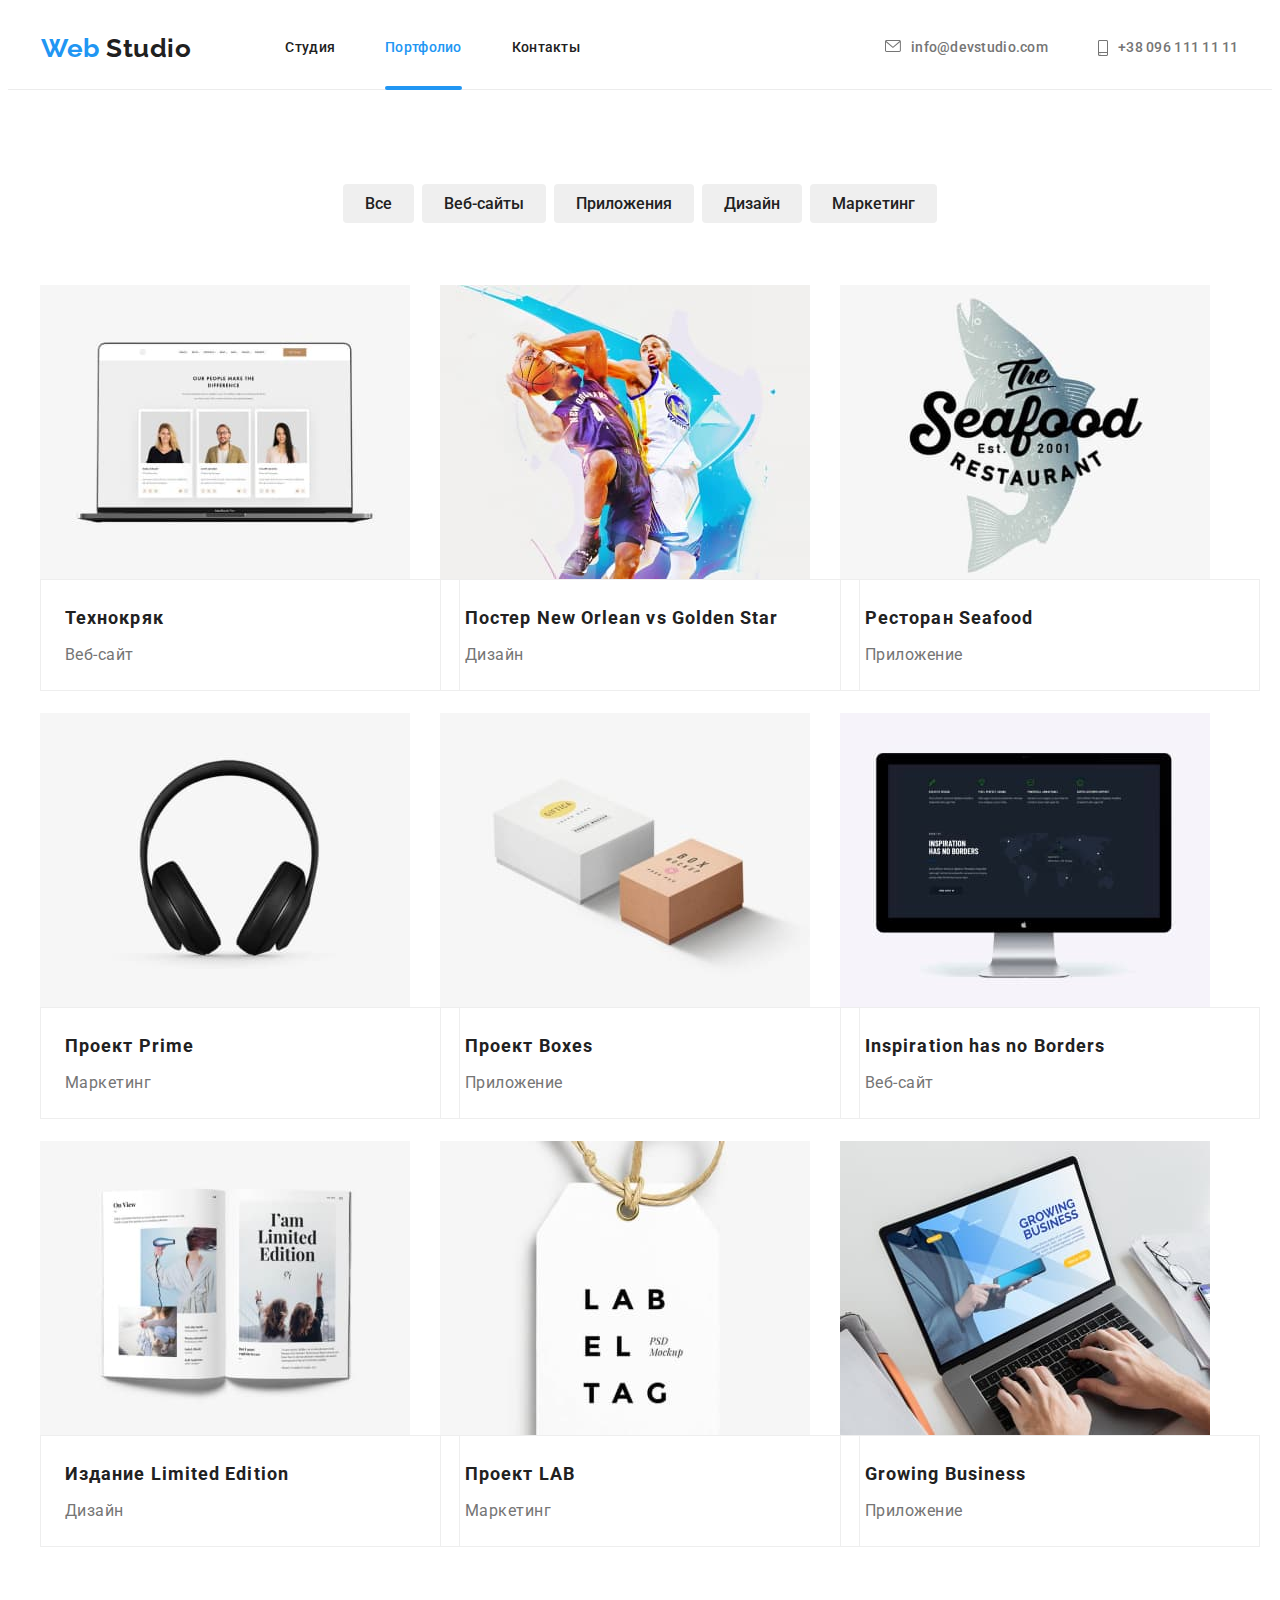
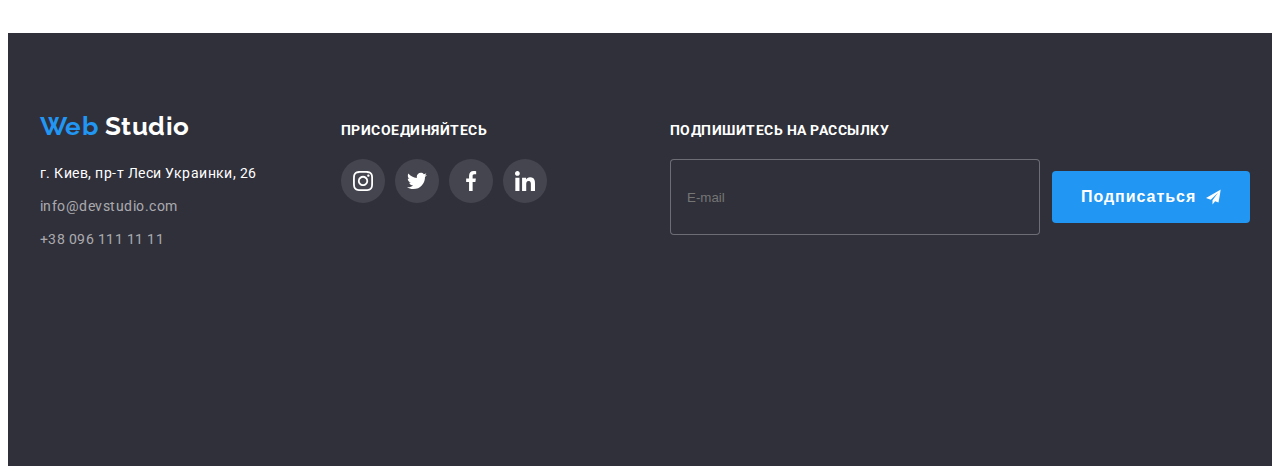
==== commit f3b15a92: "correct_portfolio-commit" ====
--- a/portfolio.html
+++ b/portfolio.html
@@ -97,13 +97,42 @@
             <ul class="project-list list">
                 <li class="project-list_item">
                     <div class="action">
-                        <img class="action-icon" 
-                        srcset="
-                        /images/images1/project/tehno1.jpg 1x,
-                        /images/images1/project/tehno2.jpg 2x"
-                        src="/images/images1/project/tehno1.jpg"
-                        alt="Макет Вєб-сайта"
-                        sizes="(min-width: 480px) 2x, (min-width: 787px) 1x">
+
+                        <picture>
+                            <source
+                              media="(min-width: 1200px )"
+                              srcset="
+                                ./images/images1/project/tehno11200.jpg 1x,
+                                ./images/images1/project/tehno21200.jpg 2x
+                              "
+                              type="image/jpg"
+                            />
+                            <source
+                              media="(min-width: 768px )"
+                              srcset="
+                              ./images/images1/project/tehno1768.jpg 1x,
+                              ./images/images1/project/tehno2768.jpg 2x
+                              "
+                              type="image/jpg"
+                            />
+                            <source
+                              media="(min-width: 480px )"
+                              srcset="
+                              ./images/images1/project/tehno1480.jpg 1x,
+                              ./images/images1/project/tehno2480.jpg 2x
+                              "
+                              type="image/jpg"
+                            />
+                            <img
+                              class="gallery__img"
+                              sizes="(min-width: 1200px) 370px, (min-width: 768px) 354px, (max-width: 767px) 450px, 100vw"
+                              src="./images/images1/project/tehno1480.jpg"
+                              alt="Макет Вєб-сайта"
+                              height="294"
+                              loading="lazy"
+                            />
+                          </picture>
+        
                         <p class="poster-text-hover">Ресурс предлагает комплексные предложения с разным уровнем функционала и сервисов. Все это позволит посетителю получить исчерпывающие сведения о компании или частном лице</p>
                     </div>
                     <div class="bloc">  
@@ -113,11 +142,41 @@
                 </li>
                 <li class="project-list_item">                    
                     <div class="action">
-                        <img class="action-icon" 
-                        srcset="/images/images1/project/poster1.jpg 1x, /images/images1/project/poster2.jpg 2x"
-                        src="/images/images1/project/poster1.jpg" 
-                        alt="Постер"
-                        sizes="(min-width: 480px) 2x, (min-width: 787px) 1x">
+                        <picture>
+                            <source
+                              media="(min-width: 1200px )"
+                              srcset="
+                              ./images/images1/project/poster11200.jpg 1x,
+                              ./images/images1/project/poster21200.jpg 2x
+                              "
+                              type="image/jpg"
+                            />
+                            <source
+                              media="(min-width: 768px )"
+                              srcset="
+                              ./images/images1/project/poster1768.jpg 1x,
+                              ./images/images1/project/poster2768.jpg 2x
+                              "
+                              type="image/jpg"
+                            />
+                            <source
+                              media="(min-width: 480px )"
+                              srcset="
+                              ./images/images1/project/poster1480.jpg 1x,
+                              ./images/images1/project/poster2480.jpg 2x
+                              "
+                              type="image/jpg"
+                            />
+                            <img
+                              class="gallery__img"
+                              sizes="(min-width: 1200px) 370px, (min-width: 768px) 354px, (max-width: 767px) 450px, 100vw"
+                              src="./images/images1/project/poster1480.jpg"
+                              alt="Макет Вєб-сайта"
+                              height="294"
+                              loading="lazy"
+                            />
+                          </picture>
+                        
                         <p class="poster-text-hover">Ресурс предлагает комплексные предложения с разным уровнем функционала и сервисов. Все это позволит посетителю получить исчерпывающие сведения о компании или частном лице</p>
                     </div>
                     <div class="bloc">
@@ -127,11 +186,41 @@
                 </li>
                 <li class="project-list_item">                    
                     <div class="action">
-                        <img class="action-icon" 
-                        srcset="/images/images1/project/resto1.jpg 1x, /images/images1/project/resto2.jpg 2x"
-                        src="/images/images1/project/resto1.jpg" 
-                        alt="Макет для ресторана"
-                        sizes="(min-width: 480px) 2x, (min-width: 787px) 1x" >
+                        <picture>
+                            <source
+                              media="(min-width: 1200px )"
+                              srcset="
+                                ./images/images1/project/resto11200.jpg 1x,
+                                ./images/images1/project/resto21200.jpg 2x
+                              "
+                              type="image/jpg"
+                            />
+                            <source
+                              media="(min-width: 768px )"
+                              srcset="
+                              ./images/images1/project/resto1768.jpg 1x,
+                              ./images/images1/project/resto2768.jpg 2x
+                              "
+                              type="image/jpg"
+                            />
+                            <source
+                              media="(min-width: 480px )"
+                              srcset="
+                              ./images/images1/project/resto1480.jpg 1x,
+                              ./images/images1/project/resto2480.jpg 2x
+                              "
+                              type="image/jpg"
+                            />
+                            <img
+                              class="gallery__img"
+                              sizes="(min-width: 1200px) 370px, (min-width: 768px) 354px, (max-width: 767px) 450px, 100vw"
+                              src="./images/images1/project/1480.jpg"
+                              alt="макет для ресторана"
+                              height="294"
+                              loading="lazy"
+                            />
+                          </picture>
+
                         <p class="poster-text-hover">Ресурс предлагает комплексные предложения с разным уровнем функционала и сервисов. Все это позволит посетителю получить исчерпывающие сведения о компании или частном лице</p>
                     </div>
                     <div class="bloc">
@@ -141,11 +230,41 @@
                 </li>
                 <li class="project-list_item">
                     <div class="action">
-                        <img class="action-icon" 
-                        srcset="/images/images1/project/prime1.jpg 1x, /images/images1/project/prime2.jpg 2x"
-                        src="/images/images1/project/prime1.jpg" 
-                        alt="коробочки"
-                        sizes="(min-width: 480px) 2x, (min-width: 787px) 1x">
+                        <picture>
+                            <source
+                              media="(min-width: 1200px )"
+                              srcset="
+                                ./images/images1/project/prime11200.jpg 1x,
+                                ./images/images1/project/prime21200.jpg 2x
+                              "
+                              type="image/jpg"
+                            />
+                            <source
+                              media="(min-width: 768px )"
+                              srcset="
+                              ./images/images1/project/prime1768.jpg 1x,
+                              ./images/images1/project/prime2768.jpg 2x
+                              "
+                              type="image/jpg"
+                            />
+                            <source
+                              media="(min-width: 480px )"
+                              srcset="
+                              ./images/images1/project/prime1480.jpg 1x,
+                              ./images/images1/project/prime2480.jpg 2x
+                              "
+                              type="image/jpg"
+                            />
+                            <img
+                              class="gallery__img"
+                              sizes="(min-width: 1200px) 370px, (min-width: 768px) 354px, (max-width: 767px) 450px, 100vw"
+                              src="./images/images1/project/prime1480.jpg"
+                              alt="наушники"
+                              height="294"
+                              loading="lazy"
+                            />
+                          </picture>
+
                         <p class="poster-text-hover">Ресурс предлагает комплексные предложения с разным уровнем функционала и сервисов. Все это позволит посетителю получить исчерпывающие сведения о компании или частном лице</p>
                     </div>                     
                     <div class="bloc">
@@ -155,11 +274,41 @@
                 </li>
                 <li class="project-list_item">
                     <div class="action">
-                        <img class="action-icon" 
-                        srcset="/images/images1/project/box1.jpg 1x, /images/images1/project/box2.jpg 2x"
-                        src="/images/images1/project/box1.jpg" 
-                        alt="коробочки"
-                        sizes="(min-width: 480px) 2x, (min-width: 787px) 1x">
+                        <picture>
+                            <source
+                              media="(min-width: 1200px )"
+                              srcset="
+                                ./images/images1/project/box11200.jpg 1x,
+                                ./images/images1/project/box21200.jpg 2x
+                              "
+                              type="image/jpg"
+                            />
+                            <source
+                              media="(min-width: 768px )"
+                              srcset="
+                              ./images/images1/project/box1768.jpg 1x,
+                              ./images/images1/project/box2768.jpg 2x
+                              "
+                              type="image/jpg"
+                            />
+                            <source
+                              media="(min-width: 480px )"
+                              srcset="
+                              ./images/images1/project/box1480.jpg 1x,
+                              ./images/images1/project/box2480.jpg 2x
+                              "
+                              type="image/jpg"
+                            />
+                            <img
+                              class="gallery__img"
+                              sizes="(min-width: 1200px) 370px, (min-width: 768px) 354px, (max-width: 767px) 450px, 100vw"
+                              src="./images/images1/project/box1480.jpg"
+                              alt="коробочки"
+                              height="294"
+                              loading="lazy"
+                            />
+                          </picture>
+                      
                         <p class="poster-text-hover">Ресурс предлагает комплексные предложения с разным уровнем функционала и сервисов. Все это позволит посетителю получить исчерпывающие сведения о компании или частном лице</p>
                     </div>                   
                     <div class="bloc">  
@@ -169,11 +318,41 @@
                 </li>
                 <li class="project-list_item">
                     <div class="action">
-                        <img class="action-icon" 
-                        srcset="/images/images1/project/border1.jpg 1x, /images/images1/project/border2.jpg 2x"
-                        src="/images/images1/project/border1.jpg" 
-                        alt="монитор"
-                        sizes="(min-width: 480px) 2x, (min-width: 787px) 1x">
+                        <picture>
+                            <source
+                              media="(min-width: 1200px )"
+                              srcset="
+                                ./images/images1/project/border11200.jpg 1x,
+                                ./images/images1/project/border21200.jpg 2x
+                              "
+                              type="image/jpg"
+                            />
+                            <source
+                              media="(min-width: 768px )"
+                              srcset="
+                              ./images/images1/project/border1768.jpg 1x,
+                              ./images/images1/project/border2768.jpg 2x
+                              "
+                              type="image/jpg"
+                            />
+                            <source
+                              media="(min-width: 480px )"
+                              srcset="
+                              ./images/images1/project/border1480.jpg 1x,
+                              ./images/images1/project/border2480.jpg 2x
+                              "
+                              type="image/jpg"
+                            />
+                            <img
+                              class="gallery__img"
+                              sizes="(min-width: 1200px) 370px, (min-width: 768px) 354px, (max-width: 767px) 450px, 100vw"
+                              src="./images/images1/project/border1480.jpg"
+                              alt="монитор"
+                              height="294"
+                              loading="lazy"
+                            />
+                          </picture>
+
                         <p class="poster-text-hover">Ресурс предлагает комплексные предложения с разным уровнем функционала и сервисов. Все это позволит посетителю получить исчерпывающие сведения о компании или частном лице</p>
                     </div>                      
                     <div class="bloc">
@@ -183,11 +362,41 @@
                 </li>
                 <li class="project-list_item">
                     <div class="action">
-                        <img class="action-icon" 
-                        srcset="/images/images1/project/edition1.jpg 1x, /images/images1/project/edition2.jpg 2x"
-                        src="/images/images1/project/edition1.jpg" 
-                        alt="журнал"
-                        sizes="(min-width: 480px) 2x, (min-width: 787px) 1x">
+                        <picture>
+                            <source
+                              media="(min-width: 1200px )"
+                              srcset="
+                                ./images/images1/project/edition11200.jpg 1x,
+                                ./images/images1/project/edition21200.jpg 2x
+                              "
+                              type="image/jpg"
+                            />
+                            <source
+                              media="(min-width: 768px )"
+                              srcset="
+                              ./images/images1/project/edition1768.jpg 1x,
+                              ./images/images1/project/edition2768.jpg 2x
+                              "
+                              type="image/jpg"
+                            />
+                            <source
+                              media="(min-width: 480px )"
+                              srcset="
+                              ./images/images1/project/edition1480.jpg 1x,
+                              ./images/images1/project/edition2480.jpg 2x
+                              "
+                              type="image/jpg"
+                            />
+                            <img
+                              class="gallery__img"
+                              sizes="(min-width: 1200px) 370px, (min-width: 768px) 354px, (max-width: 767px) 450px, 100vw"
+                              src="./images/images1/project/edition1480.jpg"
+                              alt="Журнал"
+                              height="294"
+                              loading="lazy"
+                            />
+                          </picture>
+
                         <p class="poster-text-hover">Ресурс предлагает комплексные предложения с разным уровнем функционала и сервисов. Все это позволит посетителю получить исчерпывающие сведения о компании или частном лице</p>
                     </div>                      
                     <div class="bloc">
@@ -197,11 +406,41 @@
                 </li>
                 <li class="project-list_item">
                     <div class="action">
-                        <img class="action-icon" 
-                        srcset="/images/images1/project/lab1.jpg 1x, /images/images1/project/lab2.jpg 2x"
-                        src="/images/images1/project/lab1.jpg" 
-                        alt="пост-материал" 
-                        sizes="(min-width: 480px) 2x, (min-width: 787px) 1x">
+                        <picture>
+                            <source
+                              media="(min-width: 1200px )"
+                              srcset="
+                                ./images/images1/project/lab11200.jpg 1x,
+                                ./images/images1/project/lab21200.jpg 2x
+                              "
+                              type="image/jpg"
+                            />
+                            <source
+                              media="(min-width: 768px )"
+                              srcset="
+                              ./images/images1/project/lab1768.jpg 1x,
+                              ./images/images1/project/lab2768.jpg 2x
+                              "
+                              type="image/jpg"
+                            />
+                            <source
+                              media="(min-width: 480px )"
+                              srcset="
+                              ./images/images1/project/lab1480.jpg 1x,
+                              ./images/images1/project/lab2480.jpg 2x
+                              "
+                              type="image/jpg"
+                            />
+                            <img
+                              class="gallery__img"
+                              sizes="(min-width: 1200px) 370px, (min-width: 768px) 354px, (max-width: 767px) 450px, 100vw"
+                              src="./images/images1/project/lab1480.jpg"
+                              alt="пост-материал" 
+                              height="294"
+                              loading="lazy"
+                            />
+                          </picture>
+                       
                         <p class="poster-text-hover">Ресурс предлагает комплексные предложения с разным уровнем функционала и сервисов. Все это позволит посетителю получить исчерпывающие сведения о компании или частном лице</p>
                     </div>                      
                     <div class="bloc">
@@ -211,11 +450,41 @@
                 </li>
                 <li class="project-list_item">
                     <div class="action">
-                        <img class="action-icon" 
-                        srcset="/images/images1/project/grow1.jpg 1x, /images/images1/project/grow2.jpg 2x"
-                        src="/images/images1/project/grow1.jpg" 
-                        alt="ноут с веб-сайтом"
-                        sizes="(min-width: 480px) 2x, (min-width: 787px) 1x" >
+                        <picture>
+                            <source
+                              media="(min-width: 1200px )"
+                              srcset="
+                                ./images/images1/project/grow11200.jpg 1x,
+                                ./images/images1/project/grow21200.jpg 2x
+                              "
+                              type="image/jpg"
+                            />
+                            <source
+                              media="(min-width: 768px )"
+                              srcset="
+                              ./images/images1/project/grow768.jpg 1x,
+                              ./images/images1/project/grow2768.jpg 2x
+                              "
+                              type="image/jpg"
+                            />
+                            <source
+                              media="(min-width: 480px )"
+                              srcset="
+                              ./images/images1/project/grow1480.jpg 1x,
+                              ./images/images1/project/grow2480.jpg 2x
+                              "
+                              type="image/jpg"
+                            />
+                            <img
+                              class="gallery__img"
+                              sizes="(min-width: 1200px) 370px, (min-width: 768px) 354px, (max-width: 767px) 450px, 100vw"
+                              src="./images/images1/project/grow1480.jpg"
+                              alt="ноут с веб-сайтом"
+                              height="294"
+                              loading="lazy"
+                            />
+                          </picture>                        
+                        
                         <p class="poster-text-hover">Ресурс предлагает комплексные предложения с разным уровнем функционала и сервисов. Все это позволит посетителю получить исчерпывающие сведения о компании или частном лице</p>
                     </div>                     
                     <div class="bloc">
--- a/css/main.min.css
+++ b/css/main.min.css
@@ -1,2 +1,2 @@
-:root{--primary-text-color: #212121;--text-color: #757575;--accent-text: #2196F3;--herotitle: #FFFFFF;--bgr-color: #FFFFFF}body{height:auto;background-color:var(--bgr-color);color:var(--primary-text-color);font-family:Roboto;letter-spacing:0.03em}@media screen and (min-width: 480px){.section{padding-top:60px;padding-bottom:60px}}@media screen and (min-width: 768px){.section{padding-top:60px;padding-bottom:60px}}@media screen and (min-width: 1200px){.section{padding-top:94px;padding-bottom:94px}}.section-title{margin-top:0;margin-bottom:50px;color:var(--primary-text-color);font-weight:700;font-size:36px;line-height:1.17;text-align:center}.section-title.centered{text-align:center}.text{color:var(--text-color)}img{display:block;max-width:100%;height:auto}.list{padding:0;margin:0;list-style:none}h1,h2,h3,p{margin:0}.conteiner{margin-left:auto;margin-right:auto;padding-left:15px;padding-right:15px}@media screen and (min-width: 480px){.conteiner{width:480px}}@media screen and (min-width: 768px){.conteiner{width:768px}}@media screen and (min-width: 1200px){.conteiner{width:1200px}}.page-header{border-bottom:1px solid #ECECEC}@media screen and (min-width: 480px){.main-div{position:relative;display:-webkit-inline-box;display:-ms-inline-flexbox;display:inline-flex;-webkit-box-align:center;-ms-flex-align:center;align-items:center;-ms-flex-pack:distribute;justify-content:space-around;width:100%}.site-nav{display:block;margin-bottom:300px;text-align:start}.site-nav__item:not(:last-child){margin-bottom:32px}.site-nav__link{color:var(--primary-text-color);font-family:inherit;font-weight:500;font-size:40px;line-height:1.175;letter-spacing:0.02em;text-decoration:none;-webkit-transition-timing-function:cubic-bezier(0.4, 0, 0.2, 1);transition-timing-function:cubic-bezier(0.4, 0, 0.2, 1);-webkit-transition-duration:250ms;transition-duration:250ms}.site-nav__link--current{color:var(--accent-text)}.site-list{display:-webkit-box;display:-ms-flexbox;display:flex;margin-bottom:65px;text-align:start;-webkit-box-orient:vertical;-webkit-box-direction:reverse;-ms-flex-direction:column-reverse;flex-direction:column-reverse}.site-list__item:not(:last-child){margin-top:32px}.site-list__link-mail{color:var(--primary-text-color);font-family:inherit;font-weight:500;font-size:40px;line-height:1.175;letter-spacing:0.02em;text-decoration:none;-webkit-transition-timing-function:cubic-bezier(0.4, 0, 0.2, 1);transition-timing-function:cubic-bezier(0.4, 0, 0.2, 1);-webkit-transition-duration:250ms;transition-duration:250ms}.site-list__link-tell{color:var(--accent-text);font-family:inherit;font-weight:500;font-size:34px;line-height:1.175;letter-spacing:0.02em;text-decoration:none;-webkit-transition-timing-function:cubic-bezier(0.4, 0, 0.2, 1);transition-timing-function:cubic-bezier(0.4, 0, 0.2, 1);-webkit-transition-duration:250ms;transition-duration:250ms}.site-list__icon{display:none}.site-social{display:-webkit-box;display:-ms-flexbox;display:flex}.site-social__item{padding-right:10px;padding-left:10px;border-right:1px solid rgba(33,33,33,0.2)}.site-social__item:last-child{padding-right:0}.site-social .site-social__link{color:#2196F3;font-size:18px;font-weight:500;line-height:1.22;letter-spacing:0.02em;text-align:left}.header-menu__btn{display:-webkit-inline-box;display:-ms-inline-flexbox;display:inline-flex;cursor:pointer;margin:0;padding:0;border:none;background-color:transparent;z-index:2}}@media screen and (min-width: 480px) and (min-width: 768px){.header-menu__btn{display:none}}@media screen and (min-width: 480px){.header-menu__icon-cross{display:none}.header-menu__btn.is-open .header-menu__icon-cross{display:block;z-index:2}.header-menu__btn.is-open .header-menu__icon-menu{display:none}.header-menu__btn:hover,.header-menu__btn:focus{fill:var(--accent-text)}.header-menu{background-color:#ffff;padding:48px 40px;text-align:center;font-size:20px;z-index:1}}@media screen and (min-width: 480px) and (max-width: 767px){.header-menu{display:none;position:absolute;top:0;left:0;width:100%}}@media screen and (min-width: 480px){.header-menu.is-open{display:block}}@media screen and (min-width: 768px){.main-div{display:-webkit-box;display:-ms-flexbox;display:flex;-webkit-box-align:center;-ms-flex-align:center;align-items:center;padding:0;width:768px}.header-menu{display:-webkit-box;display:-ms-flexbox;display:flex;-webkit-box-align:center;-ms-flex-align:center;align-items:center;-webkit-box-pack:justify;-ms-flex-pack:justify;justify-content:space-between;padding:0;margin:0}.header-menu__navigation{display:-webkit-box;display:-ms-flexbox;display:flex}.site-nav{display:-webkit-box;display:-ms-flexbox;display:flex;margin-bottom:0}.site-nav__link{position:relative}.site-nav__link--current::after{position:absolute;bottom:-2px;left:0;content:'';display:block;width:100%;height:4px;border-radius:2px;background-color:#2196F3}.site-nav__item:not(:last-child){margin-right:50px;margin-bottom:0}.site-nav__link{display:block;padding-top:32px;padding-bottom:32px;color:var(--primary-text-color);font-family:inherit;font-weight:500;font-size:14px;line-height:1.14;letter-spacing:0.02em;text-decoration:none;-webkit-transition-timing-function:cubic-bezier(0.4, 0, 0.2, 1);transition-timing-function:cubic-bezier(0.4, 0, 0.2, 1);-webkit-transition-duration:250ms;transition-duration:250ms}.site-nav__link:hover,.site-nav__link:focus,.site-nav__link--current{color:var(--accent-text)}.header-menu__contact{display:-webkit-box;display:-ms-flexbox;display:flex}.site-list{display:block;margin-left:auto;list-style:none;margin-left:auto;margin-bottom:0;margin-left:84px}.site-list__item{position:relative;display:-webkit-box;display:-ms-flexbox;display:flex;-webkit-box-align:center;-ms-flex-align:center;align-items:center;-ms-flex-wrap:nowrap;flex-wrap:nowrap}.site-list__link{position:relative}.site-list__item:not(:last-child){margin-bottom:10px;margin-top:0}.site-list__link-mail,.site-list__link-tell{display:-webkit-box;display:-ms-flexbox;display:flex;color:var(--primary-text-color);font-family:inherit;font-weight:500;font-size:14px;line-height:1.14;letter-spacing:0.02em;text-decoration:none;-webkit-transition-timing-function:cubic-bezier(0.4, 0, 0.2, 1);transition-timing-function:cubic-bezier(0.4, 0, 0.2, 1);-webkit-transition-duration:250ms;transition-duration:250ms}.site-list__link-mail,.site-list__link-tell{color:var(--text-color)}.site-list__link-mail:hover,.site-list__link-mail:focus{color:var(--accent-text)}.site-list__link-tell:hover,.site-list__link-tell:focus{color:var(--accent-text)}.site-list__icon{display:block;fill:var(--text-color);margin-right:10px;-webkit-transition-timing-function:cubic-bezier(0.4, 0, 0.2, 1);transition-timing-function:cubic-bezier(0.4, 0, 0.2, 1);-webkit-transition-duration:250ms;transition-duration:250ms}.site-list__link-mail:hover .site-list__icon,.site-list__link-mail:focus .site-list__icon{fill:var(--accent-text)}.site-list__link-tell:hover .site-list__icon,.site-list__link-tell:focus .site-list__icon{fill:var(--accent-text)}.site-social{display:none}.header-menu.is-open{display:none}}@media screen and (min-width: 1200px){.main-div{display:-webkit-box;display:-ms-flexbox;display:flex;-webkit-box-align:center;-ms-flex-align:center;align-items:center;padding:0;width:1200px}.header-menu{display:-webkit-box;display:-ms-flexbox;display:flex;-webkit-box-align:center;-ms-flex-align:center;align-items:center;-ms-flex-pack:distribute;justify-content:space-around;padding:0;margin:0}.header-menu__navigation{display:-webkit-box;display:-ms-flexbox;display:flex}.site-nav{display:-webkit-box;display:-ms-flexbox;display:flex;margin-bottom:0}.site-nav__link{position:relative}.site-nav__link--current::after{position:absolute;bottom:-2px;left:0;content:'';display:block;width:100%;height:4px;border-radius:2px;background-color:#2196F3}.site-nav__item:not(:last-child){margin-right:50px;margin-bottom:0}.site-nav__link{display:block;padding-top:32px;padding-bottom:32px;color:var(--primary-text-color);font-family:inherit;font-weight:500;font-size:14px;line-height:1.14;letter-spacing:0.02em;text-decoration:none;-webkit-transition-timing-function:cubic-bezier(0.4, 0, 0.2, 1);transition-timing-function:cubic-bezier(0.4, 0, 0.2, 1);-webkit-transition-duration:250ms;transition-duration:250ms}.site-nav__link:hover,.site-nav__link:focus,.site-nav__link--current{color:var(--accent-text)}.header-menu__contact{display:-webkit-box;display:-ms-flexbox;display:flex;-webkit-box-pack:end;-ms-flex-pack:end;justify-content:end}.site-list{display:-webkit-box;display:-ms-flexbox;display:flex;-webkit-box-orient:horizontal;-webkit-box-direction:normal;-ms-flex-direction:row;flex-direction:row;margin-left:auto;list-style:none;-webkit-box-pack:baseline;-ms-flex-pack:baseline;justify-content:baseline;margin-left:305px}.site-list__item{position:relative;display:-webkit-box;display:-ms-flexbox;display:flex;-webkit-box-align:center;-ms-flex-align:center;align-items:center;margin-bottom:0}.site-list__link-mail,.site-list__link-tell{position:relative;margin-bottom:0}.site-list__item:not(:last-child){margin-right:50px;margin-bottom:0}.site-list__link-mail,.site-list__link-tell{display:-webkit-box;display:-ms-flexbox;display:flex;color:var(--primary-text-color);font-family:inherit;font-weight:500;font-size:14px;line-height:1.14;letter-spacing:0.02em;text-decoration:none;-webkit-transition-timing-function:cubic-bezier(0.4, 0, 0.2, 1);transition-timing-function:cubic-bezier(0.4, 0, 0.2, 1);-webkit-transition-duration:250ms;transition-duration:250ms}.site-list__link-mail,.site-list__link-tell{color:var(--text-color)}.site-list__link-mail:hover,.site-list__link-mail:focus{color:var(--accent-text)}.site-list__link-tell:hover,.site-list__link-tell:focus{color:var(--accent-text)}.site-list__icon{display:block;fill:var(--text-color);margin-right:10px;-webkit-transition-timing-function:cubic-bezier(0.4, 0, 0.2, 1);transition-timing-function:cubic-bezier(0.4, 0, 0.2, 1);-webkit-transition-duration:250ms;transition-duration:250ms}.site-list__link-mail:hover .site-list__icon,.site-list__link-mail:focus .site-list__icon{fill:var(--accent-text)}.site-list__link-tell:hover .site-list__icon,.site-list__link-tell:focus .site-list__icon{fill:var(--accent-text)}.site-list .site-social{display:none}}.logo{display:inline-block;padding-top:25px;padding-bottom:25px;color:var(--accent-text);font-family:'Raleway';font-weight:700;font-size:26px;line-height:1.19;text-decoration:none}@media screen and (max-width: 1199px){.logo{margin-right:88px;font-size:24px;line-height:1.17}}@media screen and (min-width: 1200px){.logo{margin-right:92px}}.logo__title{color:var(--primary-text-color)}.logo-footer{display:block;padding:0;margin-bottom:20px;color:var(--accent-text);font-family:'Raleway';font-weight:700;font-size:26px;line-height:1.19;text-decoration:none}.title-footer{color:var(--herotitle)}.baсkdrop{position:fixed;top:0;left:0;width:100%;height:100%;background-color:rgba(47,48,58,0.4)}.baсkdrop.is-hidden{opacity:0;pointer-events:none;visibility:hidden}.modal{position:absolute;top:50%;left:50%;-webkit-transform:translate(-50%, -50%);transform:translate(-50%, -50%);width:528px;-webkit-box-shadow:0px 4px 4px 0px #00000040;box-shadow:0px 4px 4px 0px #00000040;background-color:var(--bgr-color);text-align:center}.modal__btn{position:absolute;top:8px;right:8px;display:-webkit-box;display:-ms-flexbox;display:flex;-webkit-box-align:center;-ms-flex-align:center;align-items:center;-webkit-box-pack:center;-ms-flex-pack:center;justify-content:center;padding:0;margin:0;width:30px;height:30px;background-color:var(--bgr-color);border:1px solid #AFB1B8;border-radius:50%;cursor:pointer}.modal__icon{fill:#000000;-webkit-transition-timing-function:cubic-bezier(0.4, 0, 0.2, 1);transition-timing-function:cubic-bezier(0.4, 0, 0.2, 1);-webkit-transition-duration:250ms;transition-duration:250ms}.modal__icon:hover,.modal__icon:focus{fill:var(--accent-text)}.modal__form{padding:40px;text-align:left;margin-left:auto;margin-right:auto}.modal__text{color:#212121;font-size:20px;font-weight:700;line-height:1.1;text-align:center}.field{position:relative;display:-webkit-box;display:-ms-flexbox;display:flex;-webkit-box-orient:vertical;-webkit-box-direction:normal;-ms-flex-direction:column;flex-direction:column;margin-top:10px}.field__name{margin-bottom:4px}.field__user{width:100%;border:1px solid #21212133;border-radius:4px;outline:none;cursor:pointer;-webkit-transition-timing-function:cubic-bezier(0.4, 0, 0.2, 1);transition-timing-function:cubic-bezier(0.4, 0, 0.2, 1);-webkit-transition-duration:250ms;transition-duration:250ms}.field__user{height:40px;padding:11px 12px 11px 32px}.field__user:focus{border-color:var(--accent-text)}.field__user:focus+.form-icon{fill:#2196F3}textarea{padding:12px 16px;resize:none;width:100%;border:1px solid #21212133;border-radius:4px;outline:none;cursor:pointer;-webkit-transition-timing-function:cubic-bezier(0.4, 0, 0.2, 1);transition-timing-function:cubic-bezier(0.4, 0, 0.2, 1);-webkit-transition-duration:250ms;transition-duration:250ms}textarea:focus{border-color:var(--accent-text)}.comment-form{display:-webkit-box;display:-ms-flexbox;display:flex;-webkit-box-orient:vertical;-webkit-box-direction:normal;-ms-flex-direction:column;flex-direction:column;width:100%;height:120px;margin-top:10px}.comment-form__name{margin-bottom:4px}.policy-form{margin-top:20px;margin-bottom:30px}.submit-btn{margin:0 auto;padding-top:10px;padding-bottom:10px;padding-left:57px;padding-right:57px;border-radius:4px;font-style:normal;background-color:var(--accent-text);color:var(--herotitle);border:1px solid transparent;font-weight:700;font-size:16px;line-height:1.88;display:-webkit-box;display:-ms-flexbox;display:flex;-webkit-box-align:center;-ms-flex-align:center;align-items:center;letter-spacing:0.06em}.form-icon{position:absolute;top:50%;left:12px;display:inline-block;fill:currentColor;-webkit-transition-timing-function:cubic-bezier(0.4, 0, 0.2, 1);transition-timing-function:cubic-bezier(0.4, 0, 0.2, 1);-webkit-transition-duration:250ms;transition-duration:250ms}.stile-name{color:#757575;font-size:12px;font-weight:400;line-height:1.17;letter-spacing:0.01em;text-align:left}.stile-agree{color:#757575;font-size:14px;font-weight:400;line-height:1.71;letter-spacing:0.03em;text-align:left}.agree-text{color:var(--accent-text);font-size:14px;font-weight:400;line-height:1.71;letter-spacing:0.03em;text-align:left;text-decoration:underline}.checkbox{-webkit-appearance:none;-moz-appearance:none;appearance:none;position:absolute}.policy-icon{display:inline-block;margin-right:4px;width:16px;height:15px;border:2px solid #212121;border-radius:3px}.checkbox:checked+.policy-icon{background-color:#2196F3;background-image:url("../images/icon-checkbox.svg");border:2px solid transparent;background-repeat:no-repeat;background-size:contain;background-origin:border-box}.send-icon{margin-left:10px}@media screen and (min-width: 480px){.subscriber-form{display:-webkit-box;display:-ms-flexbox;display:flex;position:relative;text-align:center;-ms-flex-wrap:wrap;flex-wrap:wrap;-webkit-box-pack:center;-ms-flex-pack:center;justify-content:center}.form-hidden{position:absolute;overflow:hidden;margin:0;padding:0px;width:1px;height:1px;color:#FFFFFF99;font-size:16px;font-weight:400;line-height:1.21;letter-spacing:0.03em;text-align:left}.subscriber-email{display:-webkit-box;display:-ms-flexbox;display:flex;width:100%;height:50px;margin-bottom:20px;padding-left:16px;padding-top:12px;padding-bottom:12px;outline:none;color:var(--herotitle);background-color:#2F303A;border:1px solid #FFFFFF4D;border-radius:4px}}@media screen and (min-width: 768px){.subscriber-form{display:-webkit-box;display:-ms-flexbox;display:flex;position:relative;-webkit-box-align:center;-ms-flex-align:center;align-items:center;-ms-flex-wrap:wrap;flex-wrap:wrap;-webkit-box-orient:vertical;-webkit-box-direction:normal;-ms-flex-direction:column;flex-direction:column;-webkit-box-pack:center;-ms-flex-pack:center;justify-content:center}.form-hidden{position:absolute;overflow:hidden;margin:0;padding:0px;width:1px;height:1px;color:#FFFFFF99;font-size:16px;font-weight:400;line-height:1.21;letter-spacing:0.03em;text-align:left}.subscriber-email{display:-webkit-box;display:-ms-flexbox;display:flex;width:450px;height:50px;margin-right:12px;margin-bottom:20px;padding-left:16px;padding-top:12px;padding-bottom:12px;outline:transparent;cursor:pointer;color:var(--herotitle);background-color:#2F303A;border:1px solid #FFFFFF4D;border-radius:4px}}@media screen and (min-width: 1200px){.subscriber-form{position:relative;display:-webkit-inline-box;display:-ms-inline-flexbox;display:inline-flex;-ms-flex-wrap:nowrap;flex-wrap:nowrap;-webkit-box-orient:horizontal;-webkit-box-direction:normal;-ms-flex-direction:row;flex-direction:row;margin:0;padding:0;text-align:start}.form-hidden{position:absolute;overflow:hidden;margin:0;padding:0px;width:1px;height:1px;color:#FFFFFF99;font-size:16px;font-weight:400;line-height:1.21;letter-spacing:0.03em;text-align:left}.subscriber-email{display:-webkit-box;display:-ms-flexbox;display:flex;-webkit-box-pack:start;-ms-flex-pack:start;justify-content:flex-start;width:350px;height:50px;padding-top:12px;padding-bottom:12px;margin-bottom:0;outline:none;color:var(--herotitle);background-color:#2F303A;border:1px solid #FFFFFF4D;border-radius:4px}}.hero__button{margin:0 auto;padding-top:10px;padding-bottom:10px;padding-left:32px;padding-right:32px;border-radius:4px;font-style:normal;background-color:var(--accent-text);color:var(--herotitle);border:1px solid transparent;font-weight:700;font-size:16px;line-height:1.88;display:-webkit-box;display:-ms-flexbox;display:flex;-webkit-box-align:center;-ms-flex-align:center;align-items:center;letter-spacing:0.06em}.subscriber-btn{width:198px;padding-top:10px;padding-bottom:10px;padding-left:28px;padding-right:28px;border-radius:4px;-webkit-box-pack:center;-ms-flex-pack:center;justify-content:center;font-style:normal;background-color:var(--accent-text);color:var(--herotitle);border:1px solid transparent;font-weight:700;font-size:16px;line-height:1.88;display:-webkit-box;display:-ms-flexbox;display:flex;-webkit-box-align:center;-ms-flex-align:center;align-items:center;letter-spacing:0.06em}@media screen and (min-width: 480px){.filter-list{display:-webkit-box;display:-ms-flexbox;display:flex;-webkit-box-align:center;-ms-flex-align:center;align-items:center;-ms-flex-wrap:wrap;flex-wrap:wrap;-webkit-box-pack:start;-ms-flex-pack:start;justify-content:start;list-style-type:none;margin-top:0;margin-bottom:38px;padding:0}.filter-list__item{margin-bottom:12px}}@media screen and (min-width: 768px){.filter-list{display:-webkit-box;display:-ms-flexbox;display:flex;-webkit-box-align:center;-ms-flex-align:center;align-items:center;-ms-flex-wrap:nowrap;flex-wrap:nowrap;-webkit-box-pack:center;-ms-flex-pack:center;justify-content:center;list-style-type:none;margin-top:0;margin-bottom:50px;padding:0}}@media screen and (min-width: 1200px){.filter-list{display:-webkit-box;display:-ms-flexbox;display:flex;-webkit-box-align:center;-ms-flex-align:center;align-items:center;-ms-flex-wrap:nowrap;flex-wrap:nowrap;-webkit-box-pack:center;-ms-flex-pack:center;justify-content:center}}.filter-list{list-style-type:none;margin-top:0;margin-bottom:50px;padding:0;-webkit-transition-timing-function:cubic-bezier(0.4, 0, 0.2, 1);transition-timing-function:cubic-bezier(0.4, 0, 0.2, 1);-webkit-transition-duration:250ms;transition-duration:250ms}.filter-list__item{margin-top:0}.filter-list__item:not(:last-child){margin-right:8px}.filter-list__item button:hover,.filter-list__item button:focus{background-color:#2196f3}.filter-list__btn{padding-top:6px;padding-bottom:6px;padding-left:22px;padding-right:22px;border:none;border-radius:4px;font-family:'Roboto';font-style:normal;color:var(--primary-text-color);font-weight:500;font-size:16px;line-height:1.7;text-align:center;-webkit-transition-timing-function:cubic-bezier(0.4, 0, 0.2, 1);transition-timing-function:cubic-bezier(0.4, 0, 0.2, 1);-webkit-transition-duration:250ms;transition-duration:250ms}.filter-list__btn:hover,.filter-list__btn:focus{color:#FFFFFF}.cosial-list{display:-webkit-box;display:-ms-flexbox;display:flex;-webkit-box-pack:center;-ms-flex-pack:center;justify-content:center;-webkit-box-align:center;-ms-flex-align:center;align-items:center;margin-top:16px;list-style:none}.cosial-list__item:not(:last-child){margin-right:10px}.cosial-list__link{display:-webkit-box;display:-ms-flexbox;display:flex;-webkit-box-align:center;-ms-flex-align:center;align-items:center;-webkit-box-pack:center;-ms-flex-pack:center;justify-content:center;padding:0;margin:0;width:44px;height:44px;background-color:var(--bgr-color);border-radius:50%;-webkit-transition-timing-function:cubic-bezier(0.4, 0, 0.2, 1);transition-timing-function:cubic-bezier(0.4, 0, 0.2, 1);-webkit-transition-duration:250ms;transition-duration:250ms}.cosial-list__link:hover,.cosial-list__link:focus{background-color:var(--accent-text);border:1px solid #FFFFFF}.cosial-list__icon{fill:#AFB1B8;-webkit-transition-property:fill;transition-property:fill;-webkit-transition-timing-function:cubic-bezier(0.4, 0, 0.2, 1);transition-timing-function:cubic-bezier(0.4, 0, 0.2, 1);-webkit-transition-duration:250ms;transition-duration:250ms}.cosial-list__link:hover .cosial-list__icon,.cosial-list__link:focus .cosial-list__icon{fill:#FFFFFF}@media screen and (min-width: 480px){.join{display:block;padding:0;margin-left:0;width:100%}.join-list{display:-webkit-box;display:-ms-flexbox;display:flex;-webkit-box-pack:center;-ms-flex-pack:center;justify-content:center;-webkit-box-align:center;-ms-flex-align:center;align-items:center}.join-list__item{margin-right:10px}.join-list__item:last-child{margin-right:0px}.join-list__link{display:-webkit-box;display:-ms-flexbox;display:flex;-webkit-box-align:center;-ms-flex-align:center;align-items:center;-webkit-box-pack:center;-ms-flex-pack:center;justify-content:center;padding:0;margin:0;width:44px;height:44px;background-color:#FFFFFF1A;border-radius:50%;-webkit-transition-property:background-color;transition-property:background-color;-webkit-transition-timing-function:cubic-bezier(0.4, 0, 0.2, 1);transition-timing-function:cubic-bezier(0.4, 0, 0.2, 1);-webkit-transition-duration:250ms;transition-duration:250ms}.join-list__link:hover,.join-list__link:focus{background-color:var(--accent-text)}.join-list__icon{fill:#FFFFFF;padding:0;-webkit-transition-property:fill;transition-property:fill;-webkit-transition-timing-function:cubic-bezier(0.4, 0, 0.2, 1);transition-timing-function:cubic-bezier(0.4, 0, 0.2, 1);-webkit-transition-duration:250ms;transition-duration:250ms}.join-list__icon:hover,.join-list__icon:focus{fill:#FFFFFF}}@media screen and (min-width: 768px){.join{display:block;padding:0;margin-left:0;margin-right:93px;width:206px}.join-list{display:-webkit-box;display:-ms-flexbox;display:flex;justify-items:center;-webkit-box-align:center;-ms-flex-align:center;align-items:center;width:206px}.join-list__item{margin-right:10px}.join-list__item:last-child{margin-right:0px}.join-list__link{display:-webkit-box;display:-ms-flexbox;display:flex;-webkit-box-align:center;-ms-flex-align:center;align-items:center;-webkit-box-pack:center;-ms-flex-pack:center;justify-content:center;padding:0;margin:0;width:44px;height:44px;background-color:#FFFFFF1A;border-radius:50%;-webkit-transition-property:background-color;transition-property:background-color;-webkit-transition-timing-function:cubic-bezier(0.4, 0, 0.2, 1);transition-timing-function:cubic-bezier(0.4, 0, 0.2, 1);-webkit-transition-duration:250ms;transition-duration:250ms}.join-list__link:hover,.join-list__link:focus{background-color:var(--accent-text)}.join-list__icon{fill:#FFFFFF;padding:0;-webkit-transition-property:fill;transition-property:fill;-webkit-transition-timing-function:cubic-bezier(0.4, 0, 0.2, 1);transition-timing-function:cubic-bezier(0.4, 0, 0.2, 1);-webkit-transition-duration:250ms;transition-duration:250ms}.join-list__icon:hover,.join-list__icon:focus{fill:#FFFFFF}}.join__titl{margin-bottom:20px;color:var(--bgr-color);font-weight:700;font-size:14px;line-height:1.14;letter-spacing:3%;text-transform:uppercase}@media screen and (min-width: 1200px){.join{display:block;padding:0;margin-left:0;margin-right:93px;width:206px}.join-list{display:-webkit-box;display:-ms-flexbox;display:flex;justify-items:center;-webkit-box-align:center;-ms-flex-align:center;align-items:center}.join-list__item{margin-right:10px}.join-list__item:last-child{margin-right:0px}.join-list__link{display:-webkit-box;display:-ms-flexbox;display:flex;-webkit-box-align:center;-ms-flex-align:center;align-items:center;-webkit-box-pack:center;-ms-flex-pack:center;justify-content:center;padding:0;margin:0;width:44px;height:44px;background-color:#FFFFFF1A;border-radius:50%;-webkit-transition-property:background-color;transition-property:background-color;-webkit-transition-timing-function:cubic-bezier(0.4, 0, 0.2, 1);transition-timing-function:cubic-bezier(0.4, 0, 0.2, 1);-webkit-transition-duration:250ms;transition-duration:250ms}.join-list__link:hover,.join-list__link:focus{background-color:var(--accent-text)}.join-list__icon{fill:#FFFFFF;padding:0;-webkit-transition-property:fill;transition-property:fill;-webkit-transition-timing-function:cubic-bezier(0.4, 0, 0.2, 1);transition-timing-function:cubic-bezier(0.4, 0, 0.2, 1);-webkit-transition-duration:250ms;transition-duration:250ms}.join-list__icon:hover,.join-list__icon:focus{fill:#FFFFFF}}.join__titl{margin-bottom:20px;color:var(--bgr-color);font-weight:700;font-size:14px;line-height:1.14;letter-spacing:3%;text-transform:uppercase}@media screen and (min-width: 480px){.footer{background-color:#30313b;display:block}.footer-conteiner{text-align:center;width:100%}.box-logo{text-align:center;padding:0;margin-bottom:60px}.mailing-form{-webkit-box-pack:center;-ms-flex-pack:center;justify-content:center;margin-top:60px}.mailing-titl{text-align:center}.footer-text{width:auto}}@media screen and (min-width: 768px){.footer{background-color:#2F303A;display:block}.footer-conteiner{display:-webkit-box;display:-ms-flexbox;display:flex;-ms-flex-pack:distribute;justify-content:space-around;-webkit-box-align:baseline;-ms-flex-align:baseline;align-items:baseline;-ms-flex-wrap:wrap;flex-wrap:wrap}.box-logo{text-align:center;padding:0}.mailing-form{-webkit-box-pack:center;-ms-flex-pack:center;justify-content:center;margin-top:60px}.footer-text{width:auto}.mailing-titl{text-align:center}}@media screen and (min-width: 1200px){.footer{background-color:#2F303A;display:block}.footer-conteiner{width:1200px;display:-webkit-box;display:-ms-flexbox;display:flex;-ms-flex-pack:distribute;justify-content:space-around;-ms-flex-wrap:nowrap;flex-wrap:nowrap;-webkit-box-align:baseline;-ms-flex-align:baseline;align-items:baseline;text-align:start;padding-top:60px;padding-bottom:60px}.mailing-form{margin-top:30px;width:570px;margin-left:auto;-webkit-box-pack:start;-ms-flex-pack:start;justify-content:flex-start}.mailing-titl{text-align:left;margin:0}.box-logo{display:block;-webkit-box-pack:start;-ms-flex-pack:start;justify-content:flex-start;text-align:start;margin-right:70px;padding:0}.footer-text{width:231px}}.footer-text{display:block;padding:0;margin-top:20px;margin-bottom:0px;margin-left:0px;margin-right:0px}.adress{margin:0px 0px 9px 0px;padding:0;color:var(--herotitle);font-size:14px;line-height:1.7}.adress-mail{display:block;margin:0px 0px 9px 0px;padding:0;color:rgba(255,255,255,0.6);font-size:14px;line-height:1.71;text-decoration:none}.adress-tel{display:block;margin:0;padding:0;color:rgba(255,255,255,0.6);font-size:14px;line-height:1.71;text-decoration:none}.mailing-titl{margin-bottom:20px;color:var(--bgr-color);font-size:14px;font-weight:700;line-height:1.14;text-transform:uppercase}@media screen and (min-width: 480px) and (max-width: 767px){.hero{max-width:100%;background-image:-webkit-gradient(linear, left top, left bottom, from(rgba(47,48,58,0.4)), to(rgba(47,48,58,0.4))),url(/images/images1/hero/hero2.jpg);background-image:linear-gradient(rgba(47,48,58,0.4), rgba(47,48,58,0.4)),url(/images/images1/hero/hero2.jpg)}}@media screen and (min-width: 768px) and (max-width: 1199px){.hero{max-width:100%;background-image:-webkit-gradient(linear, left top, left bottom, from(rgba(47,48,58,0.4)), to(rgba(47,48,58,0.4))),url(/images/images1/hero/hero.jpg);background-image:linear-gradient(rgba(47,48,58,0.4), rgba(47,48,58,0.4)),url(/images/images1/hero/hero.jpg)}}@media screen and (min-width: 1200px){.hero{background-image:-webkit-gradient(linear, left top, left bottom, from(rgba(47,48,58,0.4)), to(rgba(47,48,58,0.4))),url(/images/images1/hero/hero.jpg);background-image:linear-gradient(rgba(47,48,58,0.4), rgba(47,48,58,0.4)),url(/images/images1/hero/hero.jpg)}}.hero{position:relative;margin-left:auto;margin-right:auto;padding-top:200px;padding-bottom:200px;max-width:1600px;background-image:-webkit-gradient(linear, left top, left bottom, from(rgba(47,48,58,0.4)), to(rgba(47,48,58,0.4))),url(/images/images1/hero/hero2.jpg);background-image:linear-gradient(rgba(47,48,58,0.4), rgba(47,48,58,0.4)),url(/images/images1/hero/hero2.jpg);background-color:var(--bgr-color);background-repeat:no-repeat;background-position:center;background-size:cover;text-align:center}.hero__title{margin-bottom:30px;margin-top:0px;margin-left:auto;margin-right:auto;color:var(--herotitle);font-weight:900;font-size:44px;line-height:1.36;letter-spacing:0.06em;text-transform:uppercase;text-align:center}@media screen and (min-width: 480px){.hero__title{width:360px;font-weight:900;font-size:26px;line-height:1.71}}@media screen and (min-width: 768px){.hero__title{width:360px;font-weight:900;font-size:26px;line-height:1.71}}@media screen and (min-width: 1200px){.hero__title{width:696px;font-weight:900;font-size:44px;line-height:1.36}}.advantages__title{margin-top:0px;margin-bottom:10px;font-weight:700;font-size:14px;line-height:1.14;text-transform:uppercase}.advantages__text{margin-top:0;color:var(--text-color);font-size:14px;line-height:1.71}@media screen and (min-width: 480px){.advantages-list__item{width:100%}.advantages-list__item:not(:last-child){margin-bottom:30px}.section-picture{display:-webkit-box;display:-ms-flexbox;display:flex;-webkit-box-pack:center;-ms-flex-pack:center;justify-content:center;-webkit-box-align:center;-ms-flex-align:center;align-items:center;background-color:#F5F4FA;border-radius:4px;width:100%;height:120px;margin-bottom:30px;padding:0}}@media screen and (min-width: 768px){.advantages-list{display:-webkit-box;display:-ms-flexbox;display:flex;-ms-flex-wrap:wrap;flex-wrap:wrap}.advantages-list__item{width:calc((100% - 2 * 30px) / 2)}.advantages-list__item:not(:nth-last-child(-n+2)){margin-bottom:30px}.advantages-list__item:nth-child(odd){margin-right:30px}.section-picture{display:-webkit-box;display:-ms-flexbox;display:flex;-webkit-box-pack:center;-ms-flex-pack:center;justify-content:center;-webkit-box-align:center;-ms-flex-align:center;align-items:center;background-color:#F5F4FA;border-radius:4px;width:100%;height:120px;margin-bottom:30px;padding:0}}@media screen and (min-width: 1200px){.advantages-conteiner{width:1200px}.advantages-list{display:-webkit-box;display:-ms-flexbox;display:flex;-ms-flex-wrap:nowrap;flex-wrap:nowrap}.advantages-list__item{width:calc((100% - 4 * 30px) / 4)}.advantages-list__item:not(:last-child){margin-right:30px}.section-picture{display:-webkit-box;display:-ms-flexbox;display:flex;-webkit-box-pack:center;-ms-flex-pack:center;justify-content:center;-webkit-box-align:center;-ms-flex-align:center;align-items:center;background-color:#F5F4FA;border-radius:4px;width:100%;height:120px;margin-bottom:30px;padding:0}}@media screen and (min-width: 480px){.do{display:none}}@media screen and (min-width: 768px){.do{display:none}}@media screen and (min-width: 1200px){.section.no-padding{padding-top:0;display:block}.do-list{display:-webkit-box;display:-ms-flexbox;display:flex}.do-list__item{position:relative;display:-webkit-box;display:-ms-flexbox;display:flex;width:calc((1200px - 3 * 30px) / 3);margin-right:30px}.do-list__item:last-child{margin-right:0}.do-thumb{position:absolute;left:0;bottom:0;display:-webkit-box;display:-ms-flexbox;display:flex;-webkit-box-pack:center;-ms-flex-pack:center;justify-content:center;-webkit-box-align:center;-ms-flex-align:center;align-items:center;width:370px;height:70px;background-color:rgba(47,48,58,0.8)}.do-thumb__text{color:#FFFFFF;font-size:14px;line-height:1.17;font-weight:700;text-align:center;text-transform:uppercase}}.team{background-color:#F5F4FA}.team-conteiner{padding-top:0;padding-bottom:0}@media screen and (min-width: 480px) and (max-width: 767px){.team-list__item{width:100%;-webkit-box-align:center;-ms-flex-align:center;align-items:center;background-color:#FFFFFF;-webkit-box-shadow:0px 4px 4px 0px #00000040;box-shadow:0px 4px 4px 0px #00000040;border-radius:3px;list-style:none}.team-list__item:not(:last-child){margin-bottom:30px}}@media screen and (min-width: 768px) and (max-width: 1199px){.team-list{display:-webkit-box;display:-ms-flexbox;display:flex;-ms-flex-wrap:wrap;flex-wrap:wrap;margin:-15px}.team-list__item{width:calc((100% - 4 * 15px) / 2);margin:15px;-webkit-box-align:center;-ms-flex-align:center;align-items:center;background-color:#FFFFFF;-webkit-box-shadow:0px 4px 4px 0px #00000040;box-shadow:0px 4px 4px 0px #00000040;border-radius:3px;list-style:none}}@media screen and (min-width: 1200px){.team-conteiner{width:1200px}.team-list{display:-webkit-box;display:-ms-flexbox;display:flex;-ms-flex-wrap:nowrap;flex-wrap:nowrap}.team-list__item{margin-top:0px;margin-bottom:0px;width:270px;-webkit-box-align:center;-ms-flex-align:center;align-items:center;background-color:#FFFFFF;-webkit-box-shadow:0px 4px 4px 0px #00000040;box-shadow:0px 4px 4px 0px #00000040;border-radius:3px;list-style:none}.team-list__item:not(:last-child){margin-right:30px}.team-list__img{width:270px;height:260px}}.team-box{padding-top:30px;padding-bottom:30px}.team-box__title{padding:0;margin-top:0;margin-bottom:10px;font-weight:500;font-size:16px;line-height:1.19;text-align:center}.team-box__text{padding:0;margin:0;color:var(--text-color);font-size:16px;line-height:1.9;text-align:center}@media screen and (min-width: 480px){.clients-list{display:-webkit-box;display:-ms-flexbox;display:flex;-ms-flex-wrap:wrap;flex-wrap:wrap;margin:-15px}.clients-list__item{width:calc((100% - 4 * 15px) / 2);margin:15px}}@media screen and (min-width: 768px){.clients-list{display:-webkit-box;display:-ms-flexbox;display:flex;-ms-flex-wrap:wrap;flex-wrap:wrap;margin:-15px}.clients-list__item{width:calc((100% - 6 * 15px) / 3);margin:15px}}@media screen and (min-width: 1200px){.clients-list{display:-webkit-box;display:-ms-flexbox;display:flex;-ms-flex-wrap:nowrap;flex-wrap:nowrap}.clients-list__item{width:calc((100% - 6 * 30px) / 6)}.clients-list__item:not(:last-child){margin-right:30px}}.clients-list__link{display:-webkit-box;display:-ms-flexbox;display:flex;-webkit-box-align:center;-ms-flex-align:center;align-items:center;-webkit-box-pack:center;-ms-flex-pack:center;justify-content:center;width:100%;height:92px;margin:0;border:1px solid #AFB1B8;border-radius:4px;-webkit-transition-timing-function:cubic-bezier(0.4, 0, 0.2, 1);transition-timing-function:cubic-bezier(0.4, 0, 0.2, 1);-webkit-transition-duration:250ms;transition-duration:250ms}.clients-list__link:hover,.clients-list__link:focus{border-color:#2196f3}.clients-list__icon{fill:#AFB1B8;margin:0;-webkit-transition-timing-function:cubic-bezier(0.4, 0, 0.2, 1);transition-timing-function:cubic-bezier(0.4, 0, 0.2, 1);-webkit-transition-duration:250ms;transition-duration:250ms}.clients-list__link:hover .clients-list__icon,.clients-list__link:focus .clients-list__icon{fill:#2196F3}@media screen and (min-width: 480px) and (max-width: 767px){.project-list{display:block;margin:0}.project-list_item{width:100%;-ms-flex-item-align:center;-ms-grid-row-align:center;align-self:center;margin-bottom:30px}.project-list__item:last-child{margin-bottom:0}.action-icon{width:100%;height:295px}.bloc{width:100%}}@media screen and (min-width: 768px) and (max-width: 1199px){.project-list{display:-webkit-box;display:-ms-flexbox;display:flex;-ms-flex-wrap:wrap;flex-wrap:wrap;margin:0;margin:-15px}.project-list_item{display:-webkit-box;display:-ms-flexbox;display:flex;-webkit-box-orient:vertical;-webkit-box-direction:normal;-ms-flex-direction:column;flex-direction:column;width:calc((100% - 4 * 15px) / 2);margin:15px;-webkit-box-align:center;-ms-flex-align:center;align-items:center}.action-icon{width:100%;height:295px}.bloc{width:100%;-webkit-box-flex:1;-ms-flex-positive:1;flex-grow:1}}@media screen and (min-width: 1200px){.project-list{display:-webkit-box;display:-ms-flexbox;display:flex;-ms-flex-wrap:wrap;flex-wrap:wrap;margin:0}.project-list_item{width:370px;height:398px;margin-left:0;margin-right:30px;margin-bottom:30px;-webkit-transition-timing-function:cubic-bezier(0.4, 0, 0.2, 1);transition-timing-function:cubic-bezier(0.4, 0, 0.2, 1);-webkit-transition-duration:250ms;transition-duration:250ms}.project-list_item:nth-child(3n){margin-right:0px}.project-list_item:nth-last-child(-n+3){margin-bottom:0}.project-list_item:hover,.project-list_item:focus{-webkit-box-shadow:0px 4px 4px 0px #00000040;box-shadow:0px 4px 4px 0px #00000040}.project-list_item:hover .poster-text-hover{-webkit-transform:translateY(0%);transform:translateY(0%)}.action-icon{width:370px;height:295px}.bloc{width:370px}}.bloc{display:block;padding-top:20px;padding-bottom:20px;padding-right:24px;padding-left:24px;border:1px solid #EEEEEE}.bloc__title{margin-bottom:4px;margin-top:0px;color:var(--primary-text-color);font-weight:700;font-size:18px;line-height:2;letter-spacing:0.06em}.bloc__text{margin:0;color:var(--text-color);font-size:16px;line-height:1.88}.action{position:relative;overflow:hidden}.poster-text-hover{content:'';display:block;position:absolute;top:0;left:0;width:100%;height:100%;background-color:rgba(33,150,243,0.9);padding-top:63px;padding-bottom:63px;padding-left:24px;padding-right:24px;font-size:18px;font-weight:400;line-height:1.6;text-align:left;color:var(--bgr-color);-webkit-transform:translateY(100%);transform:translateY(100%);-webkit-transition-timing-function:cubic-bezier(0.4, 0, 0.2, 1);transition-timing-function:cubic-bezier(0.4, 0, 0.2, 1);-webkit-transition-duration:250ms;transition-duration:250ms}
+:root{--primary-text-color: #212121;--text-color: #757575;--accent-text: #2196F3;--herotitle: #FFFFFF;--bgr-color: #FFFFFF}body{height:auto;background-color:var(--bgr-color);color:var(--primary-text-color);font-family:Roboto;letter-spacing:0.03em}@media screen and (min-width: 340px){.section{padding-top:40px;padding-bottom:40px}}@media screen and (min-width: 480px){.section{padding-top:60px;padding-bottom:60px}}@media screen and (min-width: 768px){.section{padding-top:60px;padding-bottom:60px}}@media screen and (min-width: 1200px){.section{padding-top:94px;padding-bottom:94px}}.section-title{margin-top:0;margin-bottom:50px;color:var(--primary-text-color);font-weight:700;font-size:36px;line-height:1.17;text-align:center}.section-title.centered{text-align:center}.text{color:var(--text-color)}img{display:block;max-width:100%;height:auto}.list{padding:0;margin:0;list-style:none}h1,h2,h3,p{margin:0}.conteiner{margin-left:auto;margin-right:auto;padding-left:15px;padding-right:15px}@media screen and (min-width: 480px){.conteiner{width:480px}}@media screen and (min-width: 768px){.conteiner{width:768px}}@media screen and (min-width: 1200px){.conteiner{width:1200px}}.page-header{border-bottom:1px solid #ECECEC}@media screen and (min-width: 340px){.main-div{position:relative;display:-webkit-inline-box;display:-ms-inline-flexbox;display:inline-flex;-webkit-box-align:center;-ms-flex-align:center;align-items:center;-ms-flex-pack:distribute;justify-content:space-around;width:100%}.site-nav{display:block;margin-bottom:300px;text-align:start}.site-nav__item:not(:last-child){margin-bottom:32px}.site-nav__link{color:var(--primary-text-color);font-family:inherit;font-weight:500;font-size:40px;line-height:1.175;letter-spacing:0.02em;text-decoration:none;-webkit-transition-timing-function:cubic-bezier(0.4, 0, 0.2, 1);transition-timing-function:cubic-bezier(0.4, 0, 0.2, 1);-webkit-transition-duration:250ms;transition-duration:250ms}.site-nav__link--current{color:var(--accent-text)}.site-list{display:-webkit-box;display:-ms-flexbox;display:flex;margin-bottom:65px;text-align:start;-webkit-box-orient:vertical;-webkit-box-direction:reverse;-ms-flex-direction:column-reverse;flex-direction:column-reverse}.site-list__item:not(:last-child){margin-top:32px}.site-list__link-mail{color:var(--primary-text-color);font-family:inherit;font-weight:500;font-size:40px;line-height:1.175;letter-spacing:0.02em;text-decoration:none;-webkit-transition-timing-function:cubic-bezier(0.4, 0, 0.2, 1);transition-timing-function:cubic-bezier(0.4, 0, 0.2, 1);-webkit-transition-duration:250ms;transition-duration:250ms}.site-list__link-tell{color:var(--accent-text);font-family:inherit;font-weight:500;font-size:34px;line-height:1.175;letter-spacing:0.02em;text-decoration:none;-webkit-transition-timing-function:cubic-bezier(0.4, 0, 0.2, 1);transition-timing-function:cubic-bezier(0.4, 0, 0.2, 1);-webkit-transition-duration:250ms;transition-duration:250ms}.site-list__icon{display:none}.site-social{display:-webkit-box;display:-ms-flexbox;display:flex}.site-social__item{padding-right:10px;padding-left:10px;border-right:1px solid rgba(33,33,33,0.2)}.site-social__item:last-child{padding-right:0}.site-social .site-social__link{color:#2196F3;font-size:18px;font-weight:500;line-height:1.22;letter-spacing:0.02em;text-align:left}.header-menu__btn{display:-webkit-inline-box;display:-ms-inline-flexbox;display:inline-flex;cursor:pointer;margin:0;padding:0;border:none;background-color:transparent;z-index:2}}@media screen and (min-width: 340px) and (min-width: 768px){.header-menu__btn{display:none}}@media screen and (min-width: 340px){.header-menu__icon-cross{display:none}.header-menu__btn.is-open .header-menu__icon-cross{display:block;z-index:2}.header-menu__btn.is-open .header-menu__icon-menu{display:none}.header-menu__btn:hover,.header-menu__btn:focus{fill:var(--accent-text)}.header-menu{background-color:#ffff;padding:48px 40px;text-align:center;font-size:20px;z-index:1}}@media screen and (min-width: 340px) and (max-width: 767px){.header-menu{display:none;position:absolute;top:0;left:0;width:100%}}@media screen and (min-width: 340px){.header-menu.is-open{display:block}}@media screen and (min-width: 480px){.main-div{position:relative;display:-webkit-inline-box;display:-ms-inline-flexbox;display:inline-flex;-webkit-box-align:center;-ms-flex-align:center;align-items:center;-ms-flex-pack:distribute;justify-content:space-around;width:100%}.site-nav{display:block;margin-bottom:300px;text-align:start}.site-nav__item:not(:last-child){margin-bottom:32px}.site-nav__link{color:var(--primary-text-color);font-family:inherit;font-weight:500;font-size:40px;line-height:1.175;letter-spacing:0.02em;text-decoration:none;-webkit-transition-timing-function:cubic-bezier(0.4, 0, 0.2, 1);transition-timing-function:cubic-bezier(0.4, 0, 0.2, 1);-webkit-transition-duration:250ms;transition-duration:250ms}.site-nav__link--current{color:var(--accent-text)}.site-list{display:-webkit-box;display:-ms-flexbox;display:flex;margin-bottom:65px;text-align:start;-webkit-box-orient:vertical;-webkit-box-direction:reverse;-ms-flex-direction:column-reverse;flex-direction:column-reverse}.site-list__item:not(:last-child){margin-top:32px}.site-list__link-mail{color:var(--primary-text-color);font-family:inherit;font-weight:500;font-size:40px;line-height:1.175;letter-spacing:0.02em;text-decoration:none;-webkit-transition-timing-function:cubic-bezier(0.4, 0, 0.2, 1);transition-timing-function:cubic-bezier(0.4, 0, 0.2, 1);-webkit-transition-duration:250ms;transition-duration:250ms}.site-list__link-tell{color:var(--accent-text);font-family:inherit;font-weight:500;font-size:34px;line-height:1.175;letter-spacing:0.02em;text-decoration:none;-webkit-transition-timing-function:cubic-bezier(0.4, 0, 0.2, 1);transition-timing-function:cubic-bezier(0.4, 0, 0.2, 1);-webkit-transition-duration:250ms;transition-duration:250ms}.site-list__icon{display:none}.site-social{display:-webkit-box;display:-ms-flexbox;display:flex}.site-social__item{padding-right:10px;padding-left:10px;border-right:1px solid rgba(33,33,33,0.2)}.site-social__item:last-child{padding-right:0}.site-social .site-social__link{color:#2196F3;font-size:18px;font-weight:500;line-height:1.22;letter-spacing:0.02em;text-align:left}.header-menu__btn{display:-webkit-inline-box;display:-ms-inline-flexbox;display:inline-flex;cursor:pointer;margin:0;padding:0;border:none;background-color:transparent;z-index:2}}@media screen and (min-width: 480px) and (min-width: 768px){.header-menu__btn{display:none}}@media screen and (min-width: 480px){.header-menu__icon-cross{display:none}.header-menu__btn.is-open .header-menu__icon-cross{display:block;z-index:2}.header-menu__btn.is-open .header-menu__icon-menu{display:none}.header-menu__btn:hover,.header-menu__btn:focus{fill:var(--accent-text)}.header-menu{background-color:#ffff;padding:48px 40px;text-align:center;font-size:20px;z-index:1}}@media screen and (min-width: 480px) and (max-width: 767px){.header-menu{display:none;position:absolute;top:0;left:0;width:100%}}@media screen and (min-width: 480px){.header-menu.is-open{display:block}}@media screen and (min-width: 768px){.main-div{display:-webkit-box;display:-ms-flexbox;display:flex;-webkit-box-align:center;-ms-flex-align:center;align-items:center;padding:0;width:768px}.header-menu{display:-webkit-box;display:-ms-flexbox;display:flex;-webkit-box-align:center;-ms-flex-align:center;align-items:center;-webkit-box-pack:justify;-ms-flex-pack:justify;justify-content:space-between;padding:0;margin:0}.header-menu__navigation{display:-webkit-box;display:-ms-flexbox;display:flex}.site-nav{display:-webkit-box;display:-ms-flexbox;display:flex;margin-bottom:0}.site-nav__link{position:relative}.site-nav__link--current::after{position:absolute;bottom:-2px;left:0;content:'';display:block;width:100%;height:4px;border-radius:2px;background-color:#2196F3}.site-nav__item:not(:last-child){margin-right:50px;margin-bottom:0}.site-nav__link{display:block;padding-top:32px;padding-bottom:32px;color:var(--primary-text-color);font-family:inherit;font-weight:500;font-size:14px;line-height:1.14;letter-spacing:0.02em;text-decoration:none;-webkit-transition-timing-function:cubic-bezier(0.4, 0, 0.2, 1);transition-timing-function:cubic-bezier(0.4, 0, 0.2, 1);-webkit-transition-duration:250ms;transition-duration:250ms}.site-nav__link:hover,.site-nav__link:focus,.site-nav__link--current{color:var(--accent-text)}.header-menu__contact{display:-webkit-box;display:-ms-flexbox;display:flex}.site-list{display:block;margin-left:auto;list-style:none;margin-left:auto;margin-bottom:0;margin-left:84px}.site-list__item{position:relative;display:-webkit-box;display:-ms-flexbox;display:flex;-webkit-box-align:center;-ms-flex-align:center;align-items:center;-ms-flex-wrap:nowrap;flex-wrap:nowrap}.site-list__link{position:relative}.site-list__item:not(:last-child){margin-bottom:10px;margin-top:0}.site-list__link-mail,.site-list__link-tell{display:-webkit-box;display:-ms-flexbox;display:flex;color:var(--primary-text-color);font-family:inherit;font-weight:500;font-size:14px;line-height:1.14;letter-spacing:0.02em;text-decoration:none;-webkit-transition-timing-function:cubic-bezier(0.4, 0, 0.2, 1);transition-timing-function:cubic-bezier(0.4, 0, 0.2, 1);-webkit-transition-duration:250ms;transition-duration:250ms}.site-list__link-mail,.site-list__link-tell{color:var(--text-color)}.site-list__link-mail:hover,.site-list__link-mail:focus{color:var(--accent-text)}.site-list__link-tell:hover,.site-list__link-tell:focus{color:var(--accent-text)}.site-list__icon{display:block;fill:var(--text-color);margin-right:10px;-webkit-transition-timing-function:cubic-bezier(0.4, 0, 0.2, 1);transition-timing-function:cubic-bezier(0.4, 0, 0.2, 1);-webkit-transition-duration:250ms;transition-duration:250ms}.site-list__link-mail:hover .site-list__icon,.site-list__link-mail:focus .site-list__icon{fill:var(--accent-text)}.site-list__link-tell:hover .site-list__icon,.site-list__link-tell:focus .site-list__icon{fill:var(--accent-text)}.site-social{display:none}.header-menu.is-open{display:none}}@media screen and (min-width: 1200px){.main-div{display:-webkit-box;display:-ms-flexbox;display:flex;-webkit-box-align:center;-ms-flex-align:center;align-items:center;padding:0;width:1200px}.header-menu{display:-webkit-box;display:-ms-flexbox;display:flex;-webkit-box-align:center;-ms-flex-align:center;align-items:center;-ms-flex-pack:distribute;justify-content:space-around;padding:0;margin:0}.header-menu__navigation{display:-webkit-box;display:-ms-flexbox;display:flex}.site-nav{display:-webkit-box;display:-ms-flexbox;display:flex;margin-bottom:0}.site-nav__link{position:relative}.site-nav__link--current::after{position:absolute;bottom:-2px;left:0;content:'';display:block;width:100%;height:4px;border-radius:2px;background-color:#2196F3}.site-nav__item:not(:last-child){margin-right:50px;margin-bottom:0}.site-nav__link{display:block;padding-top:32px;padding-bottom:32px;color:var(--primary-text-color);font-family:inherit;font-weight:500;font-size:14px;line-height:1.14;letter-spacing:0.02em;text-decoration:none;-webkit-transition-timing-function:cubic-bezier(0.4, 0, 0.2, 1);transition-timing-function:cubic-bezier(0.4, 0, 0.2, 1);-webkit-transition-duration:250ms;transition-duration:250ms}.site-nav__link:hover,.site-nav__link:focus,.site-nav__link--current{color:var(--accent-text)}.header-menu__contact{display:-webkit-box;display:-ms-flexbox;display:flex;-webkit-box-pack:end;-ms-flex-pack:end;justify-content:end}.site-list{display:-webkit-box;display:-ms-flexbox;display:flex;-webkit-box-orient:horizontal;-webkit-box-direction:normal;-ms-flex-direction:row;flex-direction:row;margin-left:auto;list-style:none;-webkit-box-pack:baseline;-ms-flex-pack:baseline;justify-content:baseline;margin-left:305px}.site-list__item{position:relative;display:-webkit-box;display:-ms-flexbox;display:flex;-webkit-box-align:center;-ms-flex-align:center;align-items:center;margin-bottom:0}.site-list__link-mail,.site-list__link-tell{position:relative;margin-bottom:0}.site-list__item:not(:last-child){margin-right:50px;margin-bottom:0}.site-list__link-mail,.site-list__link-tell{display:-webkit-box;display:-ms-flexbox;display:flex;color:var(--primary-text-color);font-family:inherit;font-weight:500;font-size:14px;line-height:1.14;letter-spacing:0.02em;text-decoration:none;-webkit-transition-timing-function:cubic-bezier(0.4, 0, 0.2, 1);transition-timing-function:cubic-bezier(0.4, 0, 0.2, 1);-webkit-transition-duration:250ms;transition-duration:250ms}.site-list__link-mail,.site-list__link-tell{color:var(--text-color)}.site-list__link-mail:hover,.site-list__link-mail:focus{color:var(--accent-text)}.site-list__link-tell:hover,.site-list__link-tell:focus{color:var(--accent-text)}.site-list__icon{display:block;fill:var(--text-color);margin-right:10px;-webkit-transition-timing-function:cubic-bezier(0.4, 0, 0.2, 1);transition-timing-function:cubic-bezier(0.4, 0, 0.2, 1);-webkit-transition-duration:250ms;transition-duration:250ms}.site-list__link-mail:hover .site-list__icon,.site-list__link-mail:focus .site-list__icon{fill:var(--accent-text)}.site-list__link-tell:hover .site-list__icon,.site-list__link-tell:focus .site-list__icon{fill:var(--accent-text)}.site-list .site-social{display:none}}.logo{display:inline-block;padding-top:25px;padding-bottom:25px;color:var(--accent-text);font-family:'Raleway';font-weight:700;font-size:26px;line-height:1.19;text-decoration:none}@media screen and (max-width: 1199px){.logo{margin-right:88px;font-size:24px;line-height:1.17}}@media screen and (min-width: 1200px){.logo{margin-right:92px}}.logo__title{color:var(--primary-text-color)}.logo-footer{display:block;padding:0;margin-bottom:20px;color:var(--accent-text);font-family:'Raleway';font-weight:700;font-size:26px;line-height:1.19;text-decoration:none}.title-footer{color:var(--herotitle)}.baсkdrop{position:fixed;top:0;left:0;width:100%;height:100%;background-color:rgba(47,48,58,0.4)}.baсkdrop.is-hidden{opacity:0;pointer-events:none;visibility:hidden}@media screen and (min-width: 340px) and (max-width: 480px){.modal{width:340px}}@media screen and (min-width: 480px) and (max-width: 1199px){.modal{width:450px}}@media screen and (min-width: 1200px){.modal{width:528px}}.modal{position:absolute;top:50%;left:50%;-webkit-transform:translate(-50%, -50%);transform:translate(-50%, -50%);-webkit-box-shadow:0px 4px 4px 0px #00000040;box-shadow:0px 4px 4px 0px #00000040;background-color:var(--bgr-color);text-align:center}.modal__btn{position:absolute;top:8px;right:8px;display:-webkit-box;display:-ms-flexbox;display:flex;-webkit-box-align:center;-ms-flex-align:center;align-items:center;-webkit-box-pack:center;-ms-flex-pack:center;justify-content:center;padding:0;margin:0;width:30px;height:30px;background-color:var(--bgr-color);border:1px solid #AFB1B8;border-radius:50%;cursor:pointer}.modal__icon{fill:#000000;-webkit-transition-timing-function:cubic-bezier(0.4, 0, 0.2, 1);transition-timing-function:cubic-bezier(0.4, 0, 0.2, 1);-webkit-transition-duration:250ms;transition-duration:250ms}.modal__icon:hover,.modal__icon:focus{fill:var(--accent-text)}.modal__form{padding:40px;text-align:left;margin-left:auto;margin-right:auto}.modal__text{color:#212121;font-size:20px;font-weight:700;line-height:1.1;text-align:center}.field{position:relative;display:-webkit-box;display:-ms-flexbox;display:flex;-webkit-box-orient:vertical;-webkit-box-direction:normal;-ms-flex-direction:column;flex-direction:column;margin-top:10px}.field__name{margin-bottom:4px}.field__user{width:100%;border:1px solid #21212133;border-radius:4px;outline:none;cursor:pointer;-webkit-transition-timing-function:cubic-bezier(0.4, 0, 0.2, 1);transition-timing-function:cubic-bezier(0.4, 0, 0.2, 1);-webkit-transition-duration:250ms;transition-duration:250ms}.field__user{height:40px;padding:11px 12px 11px 32px}.field__user:focus{border-color:var(--accent-text)}.field__user:focus+.form-icon{fill:#2196F3}textarea{padding:12px 16px;resize:none;width:100%;border:1px solid #21212133;border-radius:4px;outline:none;cursor:pointer;-webkit-transition-timing-function:cubic-bezier(0.4, 0, 0.2, 1);transition-timing-function:cubic-bezier(0.4, 0, 0.2, 1);-webkit-transition-duration:250ms;transition-duration:250ms}textarea:focus{border-color:var(--accent-text)}.comment-form{display:-webkit-box;display:-ms-flexbox;display:flex;-webkit-box-orient:vertical;-webkit-box-direction:normal;-ms-flex-direction:column;flex-direction:column;width:100%;height:120px;margin-top:10px}.comment-form__name{margin-bottom:4px}.policy-form{margin-top:20px;margin-bottom:30px}.submit-btn{margin:0 auto;padding-top:10px;padding-bottom:10px;padding-left:57px;padding-right:57px;border-radius:4px;font-style:normal;background-color:var(--accent-text);color:var(--herotitle);border:1px solid transparent;font-weight:700;font-size:16px;line-height:1.88;display:-webkit-box;display:-ms-flexbox;display:flex;-webkit-box-align:center;-ms-flex-align:center;align-items:center;letter-spacing:0.06em}.form-icon{position:absolute;top:50%;left:12px;display:inline-block;fill:currentColor;-webkit-transition-timing-function:cubic-bezier(0.4, 0, 0.2, 1);transition-timing-function:cubic-bezier(0.4, 0, 0.2, 1);-webkit-transition-duration:250ms;transition-duration:250ms}.stile-name{color:#757575;font-size:12px;font-weight:400;line-height:1.17;letter-spacing:0.01em;text-align:left}.stile-agree{color:#757575;font-size:14px;font-weight:400;line-height:1.71;letter-spacing:0.03em;text-align:left}.agree-text{color:var(--accent-text);font-size:14px;font-weight:400;line-height:1.71;letter-spacing:0.03em;text-align:left;text-decoration:underline}.checkbox{-webkit-appearance:none;-moz-appearance:none;appearance:none;position:absolute}.policy-icon{display:inline-block;margin-right:4px;width:16px;height:15px;border:2px solid #212121;border-radius:3px}.checkbox:checked+.policy-icon{background-color:#2196F3;background-image:url("../images/icon-checkbox.svg");border:2px solid transparent;background-repeat:no-repeat;background-size:contain;background-origin:border-box}.send-icon{margin-left:10px}@media screen and (min-width: 340px){.subscriber-form{display:-webkit-box;display:-ms-flexbox;display:flex;position:relative;text-align:center;-ms-flex-wrap:wrap;flex-wrap:wrap;-webkit-box-pack:center;-ms-flex-pack:center;justify-content:center}.form-hidden{position:absolute;overflow:hidden;margin:0;padding:0px;width:1px;height:1px;color:#FFFFFF99;font-size:16px;font-weight:400;line-height:1.21;letter-spacing:0.03em;text-align:left}.subscriber-email{display:-webkit-box;display:-ms-flexbox;display:flex;width:100%;height:50px;margin-bottom:20px;padding-left:16px;padding-top:12px;padding-bottom:12px;outline:none;color:var(--herotitle);background-color:#2F303A;border:1px solid #FFFFFF4D;border-radius:4px}}@media screen and (min-width: 480px){.subscriber-form{display:-webkit-box;display:-ms-flexbox;display:flex;position:relative;text-align:center;-ms-flex-wrap:wrap;flex-wrap:wrap;-webkit-box-pack:center;-ms-flex-pack:center;justify-content:center}.form-hidden{position:absolute;overflow:hidden;margin:0;padding:0px;width:1px;height:1px;color:#FFFFFF99;font-size:16px;font-weight:400;line-height:1.21;letter-spacing:0.03em;text-align:left}.subscriber-email{display:-webkit-box;display:-ms-flexbox;display:flex;width:100%;height:50px;margin-bottom:20px;padding-left:16px;padding-top:12px;padding-bottom:12px;outline:none;color:var(--herotitle);background-color:#2F303A;border:1px solid #FFFFFF4D;border-radius:4px}}@media screen and (min-width: 768px){.subscriber-form{display:-webkit-box;display:-ms-flexbox;display:flex;position:relative;-webkit-box-align:center;-ms-flex-align:center;align-items:center;-ms-flex-wrap:wrap;flex-wrap:wrap;-webkit-box-orient:vertical;-webkit-box-direction:normal;-ms-flex-direction:column;flex-direction:column;-webkit-box-pack:center;-ms-flex-pack:center;justify-content:center}.form-hidden{position:absolute;overflow:hidden;margin:0;padding:0px;width:1px;height:1px;color:#FFFFFF99;font-size:16px;font-weight:400;line-height:1.21;letter-spacing:0.03em;text-align:left}.subscriber-email{display:-webkit-box;display:-ms-flexbox;display:flex;width:450px;height:50px;margin-right:12px;margin-bottom:20px;padding-left:16px;padding-top:12px;padding-bottom:12px;outline:transparent;cursor:pointer;color:var(--herotitle);background-color:#2F303A;border:1px solid #FFFFFF4D;border-radius:4px}}@media screen and (min-width: 1200px){.subscriber-form{position:relative;display:-webkit-inline-box;display:-ms-inline-flexbox;display:inline-flex;-ms-flex-wrap:nowrap;flex-wrap:nowrap;-webkit-box-orient:horizontal;-webkit-box-direction:normal;-ms-flex-direction:row;flex-direction:row;margin:0;padding:0;text-align:start}.form-hidden{position:absolute;overflow:hidden;margin:0;padding:0px;width:1px;height:1px;color:#FFFFFF99;font-size:16px;font-weight:400;line-height:1.21;letter-spacing:0.03em;text-align:left}.subscriber-email{display:-webkit-box;display:-ms-flexbox;display:flex;-webkit-box-pack:start;-ms-flex-pack:start;justify-content:flex-start;width:350px;height:50px;padding-top:12px;padding-bottom:12px;margin-bottom:0;outline:none;color:var(--herotitle);background-color:#2F303A;border:1px solid #FFFFFF4D;border-radius:4px}}.hero__button{margin:0 auto;padding-top:10px;padding-bottom:10px;padding-left:32px;padding-right:32px;border-radius:4px;font-style:normal;background-color:var(--accent-text);color:var(--herotitle);border:1px solid transparent;font-weight:700;font-size:16px;line-height:1.88;display:-webkit-box;display:-ms-flexbox;display:flex;-webkit-box-align:center;-ms-flex-align:center;align-items:center;letter-spacing:0.06em}.subscriber-btn{width:198px;padding-top:10px;padding-bottom:10px;padding-left:28px;padding-right:28px;border-radius:4px;-webkit-box-pack:center;-ms-flex-pack:center;justify-content:center;font-style:normal;background-color:var(--accent-text);color:var(--herotitle);border:1px solid transparent;font-weight:700;font-size:16px;line-height:1.88;display:-webkit-box;display:-ms-flexbox;display:flex;-webkit-box-align:center;-ms-flex-align:center;align-items:center;letter-spacing:0.06em}@media screen and (min-width: 340px){.filter-list{display:-webkit-box;display:-ms-flexbox;display:flex;-webkit-box-align:center;-ms-flex-align:center;align-items:center;-ms-flex-wrap:wrap;flex-wrap:wrap;-webkit-box-pack:start;-ms-flex-pack:start;justify-content:start;list-style-type:none;margin-top:0;margin-bottom:38px;padding:0}.filter-list__item{margin-bottom:12px}}@media screen and (min-width: 480px){.filter-list{display:-webkit-box;display:-ms-flexbox;display:flex;-webkit-box-align:center;-ms-flex-align:center;align-items:center;-ms-flex-wrap:wrap;flex-wrap:wrap;-webkit-box-pack:start;-ms-flex-pack:start;justify-content:start;list-style-type:none;margin-top:0;margin-bottom:38px;padding:0}.filter-list__item{margin-bottom:12px}}@media screen and (min-width: 768px){.filter-list{display:-webkit-box;display:-ms-flexbox;display:flex;-webkit-box-align:center;-ms-flex-align:center;align-items:center;-ms-flex-wrap:nowrap;flex-wrap:nowrap;-webkit-box-pack:center;-ms-flex-pack:center;justify-content:center;list-style-type:none;margin-top:0;margin-bottom:50px;padding:0}}@media screen and (min-width: 1200px){.filter-list{display:-webkit-box;display:-ms-flexbox;display:flex;-webkit-box-align:center;-ms-flex-align:center;align-items:center;-ms-flex-wrap:nowrap;flex-wrap:nowrap;-webkit-box-pack:center;-ms-flex-pack:center;justify-content:center}}.filter-list{list-style-type:none;margin-top:0;margin-bottom:50px;padding:0;-webkit-transition-timing-function:cubic-bezier(0.4, 0, 0.2, 1);transition-timing-function:cubic-bezier(0.4, 0, 0.2, 1);-webkit-transition-duration:250ms;transition-duration:250ms}.filter-list__item{margin-top:0}.filter-list__item:not(:last-child){margin-right:8px}.filter-list__item button:hover,.filter-list__item button:focus{background-color:#2196f3}.filter-list__btn{padding-top:6px;padding-bottom:6px;padding-left:22px;padding-right:22px;border:none;border-radius:4px;font-family:'Roboto';font-style:normal;color:var(--primary-text-color);font-weight:500;font-size:16px;line-height:1.7;text-align:center;-webkit-transition-timing-function:cubic-bezier(0.4, 0, 0.2, 1);transition-timing-function:cubic-bezier(0.4, 0, 0.2, 1);-webkit-transition-duration:250ms;transition-duration:250ms}.filter-list__btn:hover,.filter-list__btn:focus{color:#FFFFFF}.cosial-list{display:-webkit-box;display:-ms-flexbox;display:flex;-webkit-box-pack:center;-ms-flex-pack:center;justify-content:center;-webkit-box-align:center;-ms-flex-align:center;align-items:center;margin-top:16px;list-style:none}.cosial-list__item:not(:last-child){margin-right:10px}.cosial-list__link{display:-webkit-box;display:-ms-flexbox;display:flex;-webkit-box-align:center;-ms-flex-align:center;align-items:center;-webkit-box-pack:center;-ms-flex-pack:center;justify-content:center;padding:0;margin:0;width:44px;height:44px;background-color:var(--bgr-color);border-radius:50%;-webkit-transition-timing-function:cubic-bezier(0.4, 0, 0.2, 1);transition-timing-function:cubic-bezier(0.4, 0, 0.2, 1);-webkit-transition-duration:250ms;transition-duration:250ms}.cosial-list__link:hover,.cosial-list__link:focus{background-color:var(--accent-text);border:1px solid #FFFFFF}.cosial-list__icon{fill:#AFB1B8;-webkit-transition-property:fill;transition-property:fill;-webkit-transition-timing-function:cubic-bezier(0.4, 0, 0.2, 1);transition-timing-function:cubic-bezier(0.4, 0, 0.2, 1);-webkit-transition-duration:250ms;transition-duration:250ms}.cosial-list__link:hover .cosial-list__icon,.cosial-list__link:focus .cosial-list__icon{fill:#FFFFFF}@media screen and (min-width: 340px){.join{display:block;padding:0;margin-left:0;width:100%}.join-list{display:-webkit-box;display:-ms-flexbox;display:flex;-webkit-box-pack:center;-ms-flex-pack:center;justify-content:center;-webkit-box-align:center;-ms-flex-align:center;align-items:center}.join-list__item{margin-right:10px}.join-list__item:last-child{margin-right:0px}.join-list__link{display:-webkit-box;display:-ms-flexbox;display:flex;-webkit-box-align:center;-ms-flex-align:center;align-items:center;-webkit-box-pack:center;-ms-flex-pack:center;justify-content:center;padding:0;margin:0;width:44px;height:44px;background-color:#FFFFFF1A;border-radius:50%;-webkit-transition-property:background-color;transition-property:background-color;-webkit-transition-timing-function:cubic-bezier(0.4, 0, 0.2, 1);transition-timing-function:cubic-bezier(0.4, 0, 0.2, 1);-webkit-transition-duration:250ms;transition-duration:250ms}.join-list__link:hover,.join-list__link:focus{background-color:var(--accent-text)}.join-list__icon{fill:#FFFFFF;padding:0;-webkit-transition-property:fill;transition-property:fill;-webkit-transition-timing-function:cubic-bezier(0.4, 0, 0.2, 1);transition-timing-function:cubic-bezier(0.4, 0, 0.2, 1);-webkit-transition-duration:250ms;transition-duration:250ms}.join-list__icon:hover,.join-list__icon:focus{fill:#FFFFFF}}@media screen and (min-width: 480px){.join{display:block;padding:0;margin-left:0;width:100%}.join-list{display:-webkit-box;display:-ms-flexbox;display:flex;-webkit-box-pack:center;-ms-flex-pack:center;justify-content:center;-webkit-box-align:center;-ms-flex-align:center;align-items:center}.join-list__item{margin-right:10px}.join-list__item:last-child{margin-right:0px}.join-list__link{display:-webkit-box;display:-ms-flexbox;display:flex;-webkit-box-align:center;-ms-flex-align:center;align-items:center;-webkit-box-pack:center;-ms-flex-pack:center;justify-content:center;padding:0;margin:0;width:44px;height:44px;background-color:#FFFFFF1A;border-radius:50%;-webkit-transition-property:background-color;transition-property:background-color;-webkit-transition-timing-function:cubic-bezier(0.4, 0, 0.2, 1);transition-timing-function:cubic-bezier(0.4, 0, 0.2, 1);-webkit-transition-duration:250ms;transition-duration:250ms}.join-list__link:hover,.join-list__link:focus{background-color:var(--accent-text)}.join-list__icon{fill:#FFFFFF;padding:0;-webkit-transition-property:fill;transition-property:fill;-webkit-transition-timing-function:cubic-bezier(0.4, 0, 0.2, 1);transition-timing-function:cubic-bezier(0.4, 0, 0.2, 1);-webkit-transition-duration:250ms;transition-duration:250ms}.join-list__icon:hover,.join-list__icon:focus{fill:#FFFFFF}}@media screen and (min-width: 768px){.join{display:block;padding:0;margin-left:0;margin-right:93px;width:206px}.join-list{display:-webkit-box;display:-ms-flexbox;display:flex;justify-items:center;-webkit-box-align:center;-ms-flex-align:center;align-items:center;width:206px}.join-list__item{margin-right:10px}.join-list__item:last-child{margin-right:0px}.join-list__link{display:-webkit-box;display:-ms-flexbox;display:flex;-webkit-box-align:center;-ms-flex-align:center;align-items:center;-webkit-box-pack:center;-ms-flex-pack:center;justify-content:center;padding:0;margin:0;width:44px;height:44px;background-color:#FFFFFF1A;border-radius:50%;-webkit-transition-property:background-color;transition-property:background-color;-webkit-transition-timing-function:cubic-bezier(0.4, 0, 0.2, 1);transition-timing-function:cubic-bezier(0.4, 0, 0.2, 1);-webkit-transition-duration:250ms;transition-duration:250ms}.join-list__link:hover,.join-list__link:focus{background-color:var(--accent-text)}.join-list__icon{fill:#FFFFFF;padding:0;-webkit-transition-property:fill;transition-property:fill;-webkit-transition-timing-function:cubic-bezier(0.4, 0, 0.2, 1);transition-timing-function:cubic-bezier(0.4, 0, 0.2, 1);-webkit-transition-duration:250ms;transition-duration:250ms}.join-list__icon:hover,.join-list__icon:focus{fill:#FFFFFF}}.join__titl{margin-bottom:20px;color:var(--bgr-color);font-weight:700;font-size:14px;line-height:1.14;letter-spacing:3%;text-transform:uppercase}@media screen and (min-width: 1200px){.join{display:block;padding:0;margin-left:0;margin-right:93px;width:206px}.join-list{display:-webkit-box;display:-ms-flexbox;display:flex;justify-items:center;-webkit-box-align:center;-ms-flex-align:center;align-items:center}.join-list__item{margin-right:10px}.join-list__item:last-child{margin-right:0px}.join-list__link{display:-webkit-box;display:-ms-flexbox;display:flex;-webkit-box-align:center;-ms-flex-align:center;align-items:center;-webkit-box-pack:center;-ms-flex-pack:center;justify-content:center;padding:0;margin:0;width:44px;height:44px;background-color:#FFFFFF1A;border-radius:50%;-webkit-transition-property:background-color;transition-property:background-color;-webkit-transition-timing-function:cubic-bezier(0.4, 0, 0.2, 1);transition-timing-function:cubic-bezier(0.4, 0, 0.2, 1);-webkit-transition-duration:250ms;transition-duration:250ms}.join-list__link:hover,.join-list__link:focus{background-color:var(--accent-text)}.join-list__icon{fill:#FFFFFF;padding:0;-webkit-transition-property:fill;transition-property:fill;-webkit-transition-timing-function:cubic-bezier(0.4, 0, 0.2, 1);transition-timing-function:cubic-bezier(0.4, 0, 0.2, 1);-webkit-transition-duration:250ms;transition-duration:250ms}.join-list__icon:hover,.join-list__icon:focus{fill:#FFFFFF}}.join__titl{margin-bottom:20px;color:var(--bgr-color);font-weight:700;font-size:14px;line-height:1.14;letter-spacing:3%;text-transform:uppercase}@media screen and (min-width: 340px){.footer{display:none}}@media screen and (min-width: 480px){.footer{background-color:#30313b;display:block}.footer-conteiner{text-align:center;width:100%}.box-logo{text-align:center;padding:0;margin-bottom:60px}.mailing-form{-webkit-box-pack:center;-ms-flex-pack:center;justify-content:center;margin-top:60px}.mailing-titl{text-align:center}.footer-text{width:auto}}@media screen and (min-width: 768px){.footer{background-color:#2F303A;display:block}.footer-conteiner{display:-webkit-box;display:-ms-flexbox;display:flex;-ms-flex-pack:distribute;justify-content:space-around;-webkit-box-align:baseline;-ms-flex-align:baseline;align-items:baseline;-ms-flex-wrap:wrap;flex-wrap:wrap}.box-logo{margin-right:70px;text-align:center;padding:0}.mailing-form{-webkit-box-pack:center;-ms-flex-pack:center;justify-content:center;margin-top:60px}.footer-text{width:auto}.mailing-titl{text-align:center}}@media screen and (min-width: 1200px){.footer{background-color:#2F303A;display:block}.footer-conteiner{width:1200px;display:-webkit-box;display:-ms-flexbox;display:flex;-ms-flex-pack:distribute;justify-content:space-around;-ms-flex-wrap:nowrap;flex-wrap:nowrap;-webkit-box-align:baseline;-ms-flex-align:baseline;align-items:baseline;text-align:start;padding-top:60px;padding-bottom:60px}.mailing-form{margin-top:30px;width:570px;margin-left:auto;-webkit-box-pack:start;-ms-flex-pack:start;justify-content:flex-start}.mailing-titl{text-align:left;margin:0}.box-logo{display:block;-webkit-box-pack:start;-ms-flex-pack:start;justify-content:flex-start;text-align:start;margin-right:70px;padding:0}.footer-text{width:231px}}.footer-text{display:block;padding:0;margin-top:20px;margin-bottom:0px;margin-left:0px;margin-right:0px}.adress{margin:0px 0px 9px 0px;padding:0;color:var(--herotitle);font-size:14px;line-height:1.7}.adress-mail{display:block;margin:0px 0px 9px 0px;padding:0;color:rgba(255,255,255,0.6);font-size:14px;line-height:1.71;text-decoration:none}.adress-tel{display:block;margin:0;padding:0;color:rgba(255,255,255,0.6);font-size:14px;line-height:1.71;text-decoration:none}.mailing-titl{margin-bottom:20px;color:var(--bgr-color);font-size:14px;font-weight:700;line-height:1.14;text-transform:uppercase}@media (-webkit-min-device-pixel-ratio: 2), (min-resolution: 2dppx){.hero{background-image:url("../images/images1/hero/hero2480.jpg")}}@media screen and (min-width: 768px){.hero{background-image:-webkit-gradient(linear, left top, left bottom, from(rgba(47,48,58,0.4)), to(rgba(47,48,58,0.4))),url("../images/images1/hero/hero1768.jpg");background-image:linear-gradient(rgba(47,48,58,0.4), rgba(47,48,58,0.4)),url("../images/images1/hero/hero1768.jpg")}}@media screen and (min-width: 768px) and (-webkit-min-device-pixel-ratio: 2), screen and (min-width: 768px) and (min-resolution: 2dppx){.hero{background-image:url("../images/images1/hero/hero2768.jpg")}}@media screen and (min-width: 1200px){.hero{background-image:-webkit-gradient(linear, left top, left bottom, from(rgba(47,48,58,0.4)), to(rgba(47,48,58,0.4))),url("../images/images1/hero/hero11200.jpg");background-image:linear-gradient(rgba(47,48,58,0.4), rgba(47,48,58,0.4)),url("../images/images1/hero/hero11200.jpg")}}@media screen and (min-width: 1200px) and (-webkit-min-device-pixel-ratio: 2), screen and (min-width: 1200px) and (min-resolution: 2dppx){.hero{background-image:url("../images/images1/hero/hero21200.jpg")}}.hero{position:relative;margin-left:auto;margin-right:auto;padding-top:200px;padding-bottom:200px;max-width:1600px;background-image:-webkit-gradient(linear, left top, left bottom, from(rgba(47,48,58,0.4)), to(rgba(47,48,58,0.4))),url("../images/images1/hero/hero1480.jpg");background-image:linear-gradient(rgba(47,48,58,0.4), rgba(47,48,58,0.4)),url("../images/images1/hero/hero1480.jpg");background-color:var(--bgr-color);background-repeat:no-repeat;background-position:center;background-size:cover;text-align:center}.hero__title{margin-bottom:30px;margin-top:0px;margin-left:auto;margin-right:auto;color:var(--herotitle);font-weight:900;font-size:44px;line-height:1.36;letter-spacing:0.06em;text-transform:uppercase;text-align:center}@media screen and (min-width: 480px){.hero__title{width:360px;font-weight:900;font-size:26px;line-height:1.71}}@media screen and (min-width: 768px){.hero__title{width:360px;font-weight:900;font-size:26px;line-height:1.71}}@media screen and (min-width: 1200px){.hero__title{width:696px;font-weight:900;font-size:44px;line-height:1.36}}.advantages__title{margin-top:0px;margin-bottom:10px;font-weight:700;font-size:14px;line-height:1.14;text-transform:uppercase}.advantages__text{margin-top:0;color:var(--text-color);font-size:14px;line-height:1.71}@media screen and (min-width: 340px){.advantages-list__item{width:100%}.advantages-list__item:not(:last-child){margin-bottom:30px}.section-picture{display:-webkit-box;display:-ms-flexbox;display:flex;-webkit-box-pack:center;-ms-flex-pack:center;justify-content:center;-webkit-box-align:center;-ms-flex-align:center;align-items:center;background-color:#F5F4FA;border-radius:4px;width:100%;height:120px;margin-bottom:30px;padding:0}}@media screen and (min-width: 480px){.advantages-list__item{width:100%}.advantages-list__item:not(:last-child){margin-bottom:30px}.section-picture{display:-webkit-box;display:-ms-flexbox;display:flex;-webkit-box-pack:center;-ms-flex-pack:center;justify-content:center;-webkit-box-align:center;-ms-flex-align:center;align-items:center;background-color:#F5F4FA;border-radius:4px;width:100%;height:120px;margin-bottom:30px;padding:0}}@media screen and (min-width: 768px){.advantages-list{display:-webkit-box;display:-ms-flexbox;display:flex;-ms-flex-wrap:wrap;flex-wrap:wrap}.advantages-list__item{width:calc((100% - 2 * 30px) / 2)}.advantages-list__item:not(:nth-last-child(-n+2)){margin-bottom:30px}.advantages-list__item:nth-child(odd){margin-right:30px}.section-picture{display:-webkit-box;display:-ms-flexbox;display:flex;-webkit-box-pack:center;-ms-flex-pack:center;justify-content:center;-webkit-box-align:center;-ms-flex-align:center;align-items:center;background-color:#F5F4FA;border-radius:4px;width:100%;height:120px;margin-bottom:30px;padding:0}}@media screen and (min-width: 1200px){.advantages-conteiner{width:1200px}.advantages-list{display:-webkit-box;display:-ms-flexbox;display:flex;-ms-flex-wrap:nowrap;flex-wrap:nowrap}.advantages-list__item{width:calc((100% - 4 * 30px) / 4)}.advantages-list__item:not(:last-child){margin-right:30px}.section-picture{display:-webkit-box;display:-ms-flexbox;display:flex;-webkit-box-pack:center;-ms-flex-pack:center;justify-content:center;-webkit-box-align:center;-ms-flex-align:center;align-items:center;background-color:#F5F4FA;border-radius:4px;width:100%;height:120px;margin-bottom:30px;padding:0}}@media screen and (min-width: 340px){.do{display:none}}@media screen and (min-width: 480px){.do{display:none}}@media screen and (min-width: 768px){.do{display:none}}@media screen and (min-width: 1200px){.section.no-padding{padding-top:0;display:block}.do-list{display:-webkit-box;display:-ms-flexbox;display:flex}.do-list__item{position:relative;display:-webkit-box;display:-ms-flexbox;display:flex;width:calc((1200px - 3 * 30px) / 3);margin-right:30px}.do-list__item:last-child{margin-right:0}.do-thumb{position:absolute;left:0;bottom:0;display:-webkit-box;display:-ms-flexbox;display:flex;-webkit-box-pack:center;-ms-flex-pack:center;justify-content:center;-webkit-box-align:center;-ms-flex-align:center;align-items:center;width:370px;height:70px;background-color:rgba(47,48,58,0.8)}.do-thumb__text{color:#FFFFFF;font-size:14px;line-height:1.17;font-weight:700;text-align:center;text-transform:uppercase}}.team{background-color:#F5F4FA}.team-conteiner{padding-top:0;padding-bottom:0}@media screen and (min-width: 480px) and (max-width: 767px){.team-list__item{width:100%;-webkit-box-align:center;-ms-flex-align:center;align-items:center;background-color:#FFFFFF;-webkit-box-shadow:0px 4px 4px 0px #00000040;box-shadow:0px 4px 4px 0px #00000040;border-radius:3px;list-style:none}.team-list__item:not(:last-child){margin-bottom:30px}.team-list .team-list__img{width:100%;height:460px}}@media screen and (min-width: 768px) and (max-width: 1199px){.team-list{display:-webkit-box;display:-ms-flexbox;display:flex;-ms-flex-wrap:wrap;flex-wrap:wrap;margin:-15px}.team-list__item{width:calc((100% - 4 * 15px) / 2);margin:15px;-webkit-box-align:center;-ms-flex-align:center;align-items:center;background-color:#FFFFFF;-webkit-box-shadow:0px 4px 4px 0px #00000040;box-shadow:0px 4px 4px 0px #00000040;border-radius:3px;list-style:none}.team-list .team-list__img{width:100%;height:374px}}@media screen and (min-width: 1200px){.team-conteiner{width:1200px}.team-list{display:-webkit-box;display:-ms-flexbox;display:flex;-ms-flex-wrap:nowrap;flex-wrap:nowrap}.team-list__item{margin-top:0px;margin-bottom:0px;width:270px;-webkit-box-align:center;-ms-flex-align:center;align-items:center;background-color:#FFFFFF;-webkit-box-shadow:0px 4px 4px 0px #00000040;box-shadow:0px 4px 4px 0px #00000040;border-radius:3px;list-style:none}.team-list__item:not(:last-child){margin-right:30px}.team-list__img{width:270px;height:260px}}.team-box{padding-top:30px;padding-bottom:30px}.team-box__title{padding:0;margin-top:0;margin-bottom:10px;font-weight:500;font-size:16px;line-height:1.19;text-align:center}.team-box__text{padding:0;margin:0;color:var(--text-color);font-size:16px;line-height:1.9;text-align:center}@media screen and (min-width: 340px){.clients-list{display:-webkit-box;display:-ms-flexbox;display:flex;-ms-flex-wrap:wrap;flex-wrap:wrap;margin:-15px}.clients-list__item{width:100%;margin:15px}}@media screen and (min-width: 480px){.clients-list{display:-webkit-box;display:-ms-flexbox;display:flex;-ms-flex-wrap:wrap;flex-wrap:wrap;margin:-15px}.clients-list__item{width:calc((100% - 4 * 15px) / 2);margin:15px}}@media screen and (min-width: 768px){.clients-list{display:-webkit-box;display:-ms-flexbox;display:flex;-ms-flex-wrap:wrap;flex-wrap:wrap;margin:-15px}.clients-list__item{width:calc((100% - 6 * 15px) / 3);margin:15px}}@media screen and (min-width: 1200px){.clients-list{display:-webkit-box;display:-ms-flexbox;display:flex;-ms-flex-wrap:nowrap;flex-wrap:nowrap}.clients-list__item{width:calc((100% - 6 * 30px) / 6);margin-top:0;margin-bottom:0;margin-left:0}.clients-list__item:not(:last-child){margin-right:30px}}.clients-list__link{display:-webkit-box;display:-ms-flexbox;display:flex;-webkit-box-align:center;-ms-flex-align:center;align-items:center;-webkit-box-pack:center;-ms-flex-pack:center;justify-content:center;width:100%;height:92px;margin:0;border:1px solid #AFB1B8;border-radius:4px;-webkit-transition-timing-function:cubic-bezier(0.4, 0, 0.2, 1);transition-timing-function:cubic-bezier(0.4, 0, 0.2, 1);-webkit-transition-duration:250ms;transition-duration:250ms}.clients-list__link:hover,.clients-list__link:focus{border-color:#2196f3}.clients-list__icon{fill:#AFB1B8;margin:0;-webkit-transition-timing-function:cubic-bezier(0.4, 0, 0.2, 1);transition-timing-function:cubic-bezier(0.4, 0, 0.2, 1);-webkit-transition-duration:250ms;transition-duration:250ms}.clients-list__link:hover .clients-list__icon,.clients-list__link:focus .clients-list__icon{fill:#2196F3}@media screen and (min-width: 340px) and (max-width: 479px){.project-list{display:block;margin:0}.project-list_item{width:100%;-ms-flex-item-align:center;-ms-grid-row-align:center;align-self:center;margin-bottom:30px}.project-list__item:last-child{margin-bottom:0}.project-list_item:hover .poster-text-hover{-webkit-transform:translateY(0%);transform:translateY(0%)}.action-icon{width:100%;height:295px}.bloc{width:100%}}@media screen and (min-width: 480px) and (max-width: 767px){.project-list{display:block;margin:0}.project-list_item{width:100%;-ms-flex-item-align:center;-ms-grid-row-align:center;align-self:center;margin-bottom:30px}.project-list__item:last-child{margin-bottom:0}.project-list_item:hover .poster-text-hover{-webkit-transform:translateY(0%);transform:translateY(0%)}.action-icon{width:100%;height:295px}.bloc{width:100%}}@media screen and (min-width: 768px) and (max-width: 1199px){.project-list{display:-webkit-box;display:-ms-flexbox;display:flex;-ms-flex-wrap:wrap;flex-wrap:wrap;margin:0;margin:-15px}.project-list_item{display:-webkit-box;display:-ms-flexbox;display:flex;-webkit-box-orient:vertical;-webkit-box-direction:normal;-ms-flex-direction:column;flex-direction:column;width:calc((100% - 4 * 15px) / 2);margin:15px;-webkit-box-align:center;-ms-flex-align:center;align-items:center}.project-list_item:hover .poster-text-hover{-webkit-transform:translateY(0%);transform:translateY(0%)}.action-icon{width:100%;height:295px}.bloc{width:100%;-webkit-box-flex:1;-ms-flex-positive:1;flex-grow:1}}@media screen and (min-width: 1200px){.project-list{display:-webkit-box;display:-ms-flexbox;display:flex;-ms-flex-wrap:wrap;flex-wrap:wrap;margin:0}.project-list_item{width:370px;height:398px;margin-left:0;margin-right:30px;margin-bottom:30px;-webkit-transition-timing-function:cubic-bezier(0.4, 0, 0.2, 1);transition-timing-function:cubic-bezier(0.4, 0, 0.2, 1);-webkit-transition-duration:250ms;transition-duration:250ms}.project-list_item:nth-child(3n){margin-right:0px}.project-list_item:nth-last-child(-n+3){margin-bottom:0}.project-list_item:hover,.project-list_item:focus{-webkit-box-shadow:0px 4px 4px 0px #00000040;box-shadow:0px 4px 4px 0px #00000040}.project-list_item:hover .poster-text-hover{-webkit-transform:translateY(0%);transform:translateY(0%)}.action-icon{width:370px;height:295px}.bloc{width:370px}}.bloc{display:block;padding-top:20px;padding-bottom:20px;padding-right:24px;padding-left:24px;border:1px solid #EEEEEE}.bloc__title{margin-bottom:4px;margin-top:0px;color:var(--primary-text-color);font-weight:700;font-size:18px;line-height:2;letter-spacing:0.06em}.bloc__text{margin:0;color:var(--text-color);font-size:16px;line-height:1.88}.action{position:relative;overflow:hidden}.poster-text-hover{content:'';display:block;position:absolute;top:0;left:0;width:100%;height:100%;background-color:rgba(33,150,243,0.9);padding-top:63px;padding-bottom:63px;padding-left:24px;padding-right:24px;font-size:18px;font-weight:400;line-height:1.6;text-align:left;color:var(--bgr-color);-webkit-transform:translateY(100%);transform:translateY(100%);-webkit-transition-timing-function:cubic-bezier(0.4, 0, 0.2, 1);transition-timing-function:cubic-bezier(0.4, 0, 0.2, 1);-webkit-transition-duration:250ms;transition-duration:250ms}
 /*# sourceMappingURL=main.min.css.map */